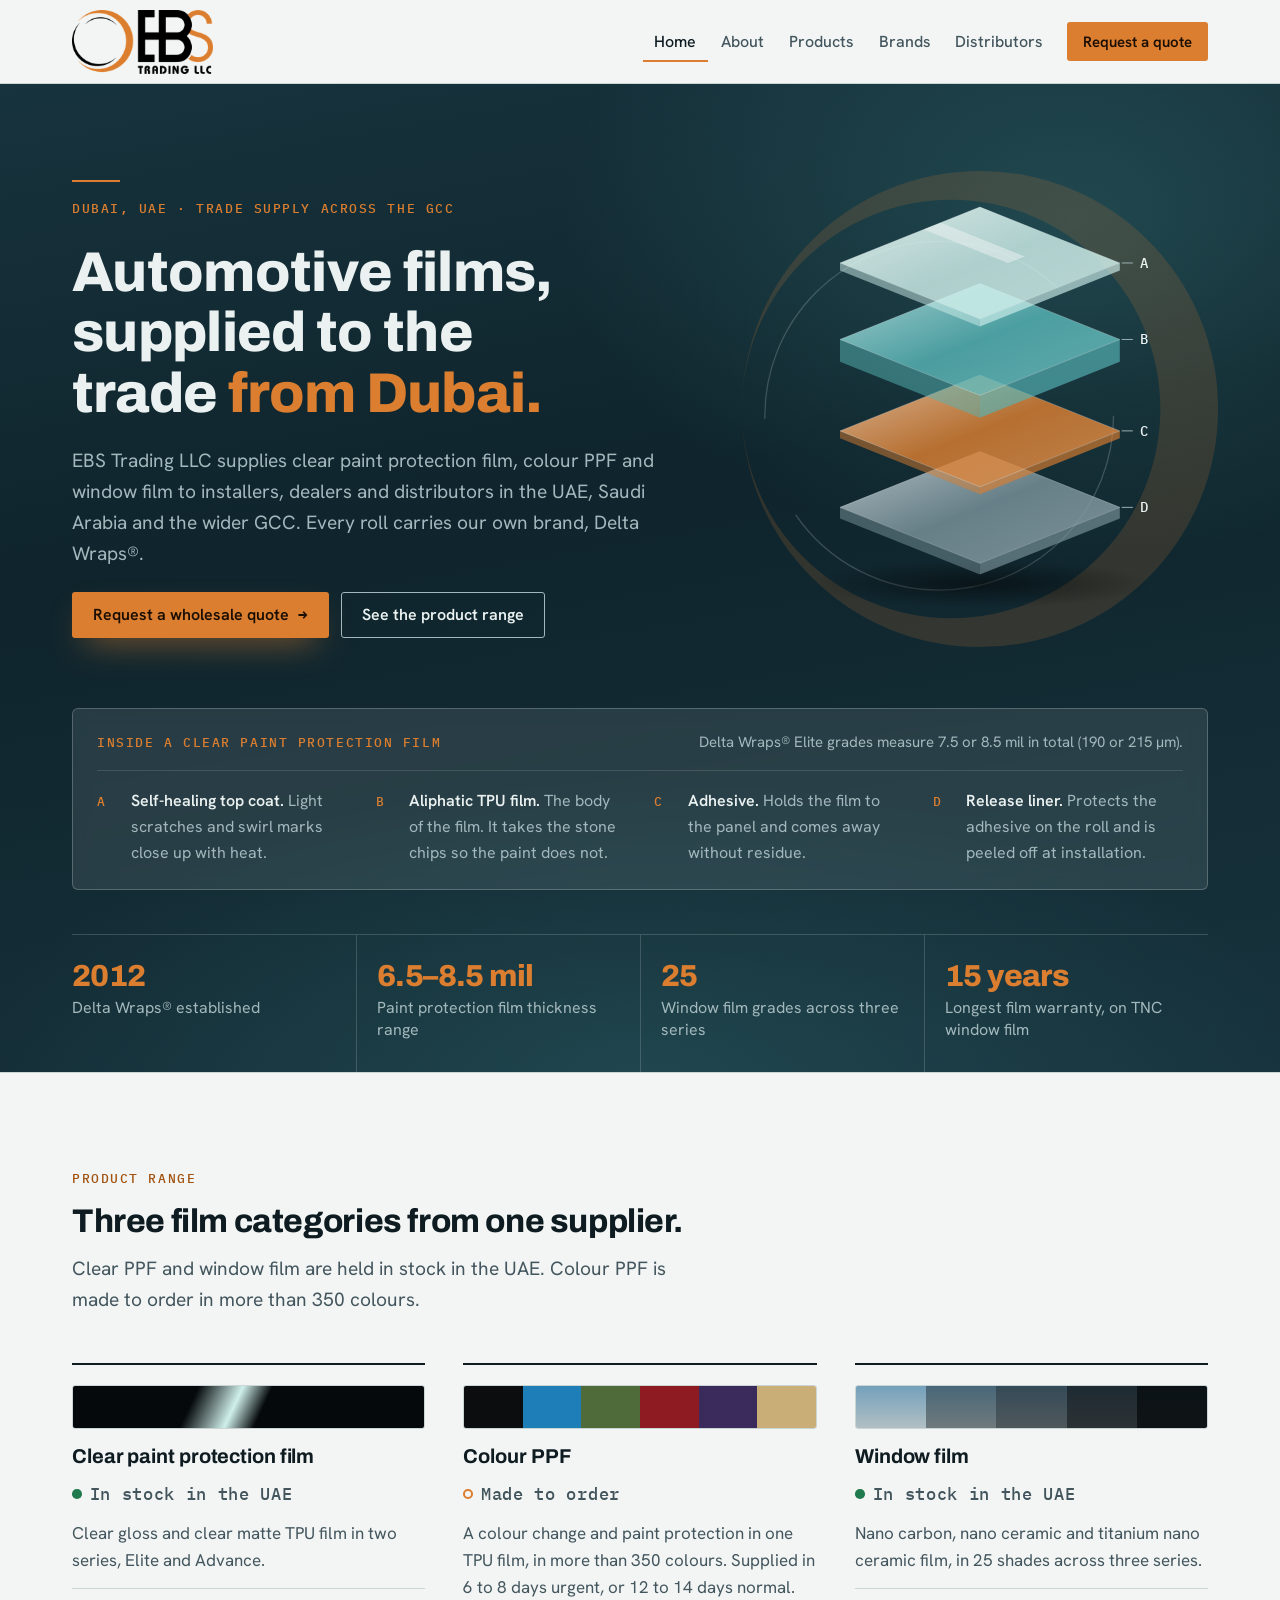
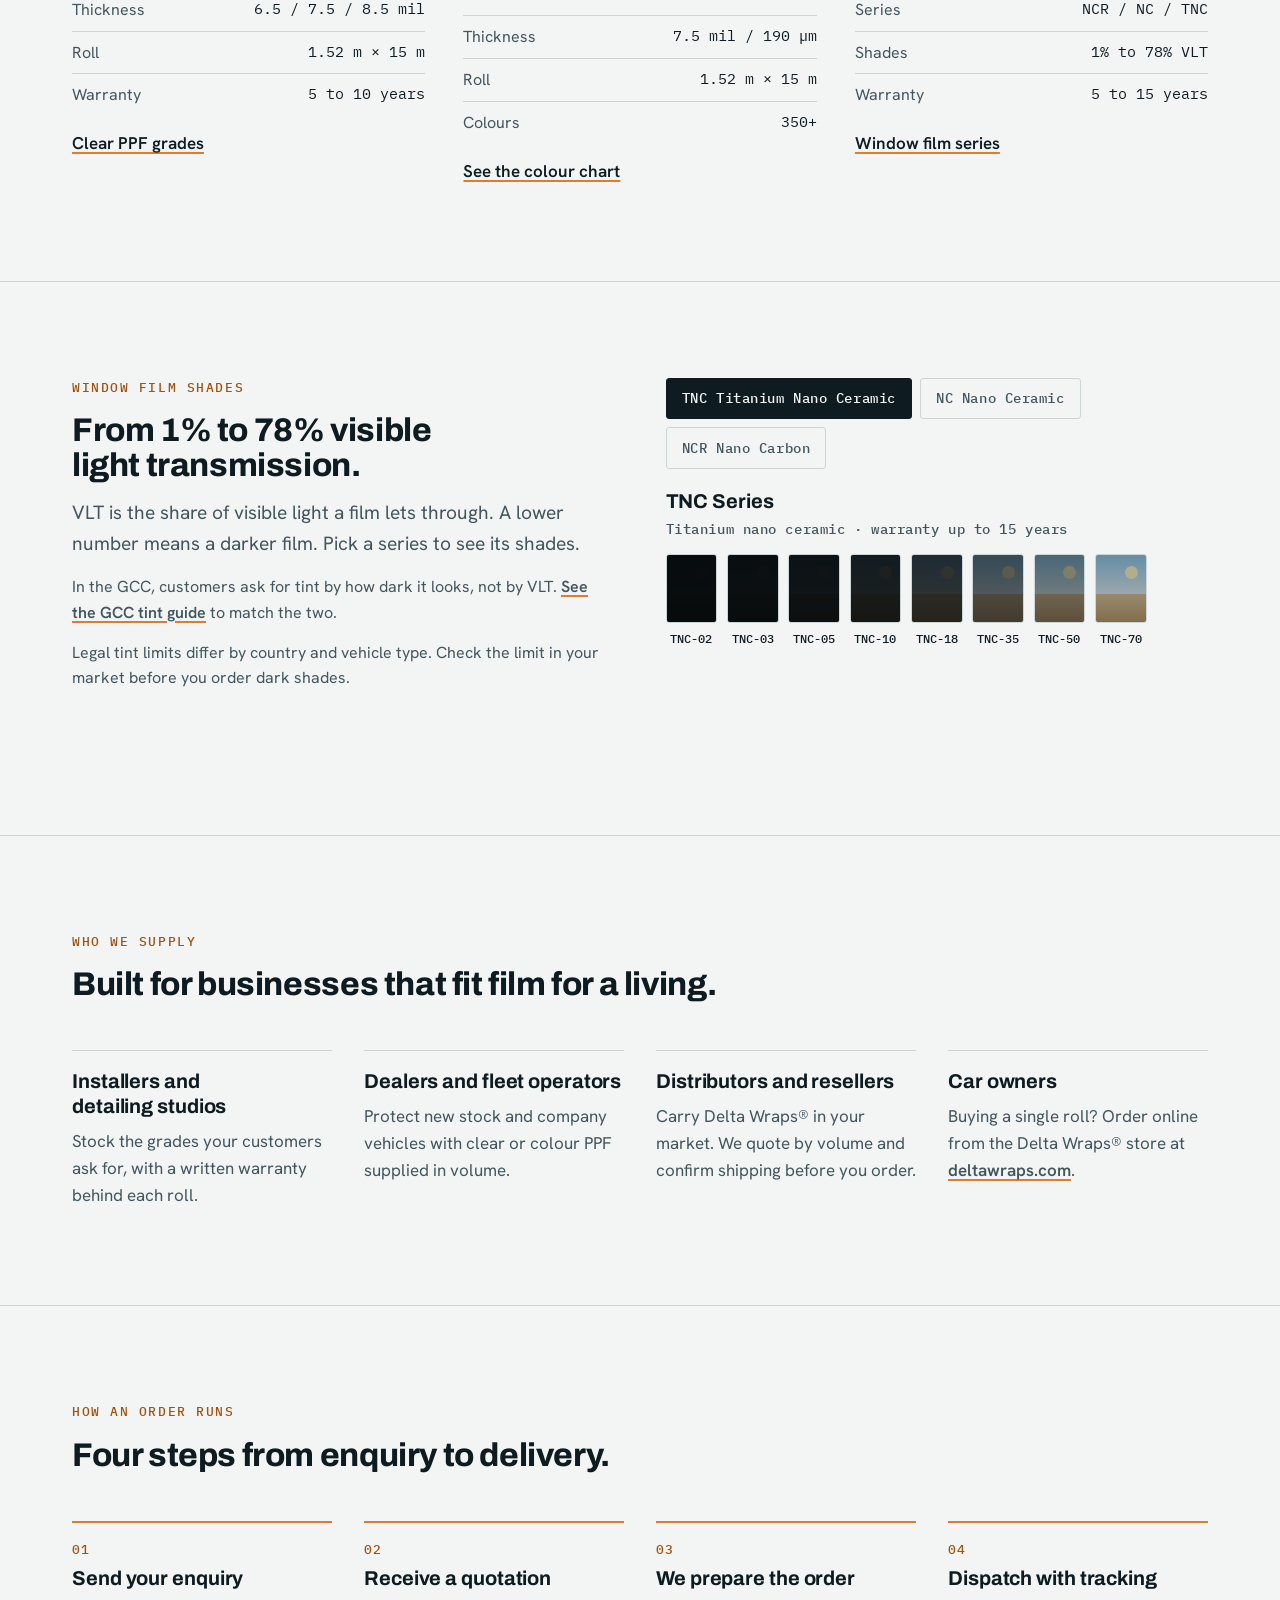
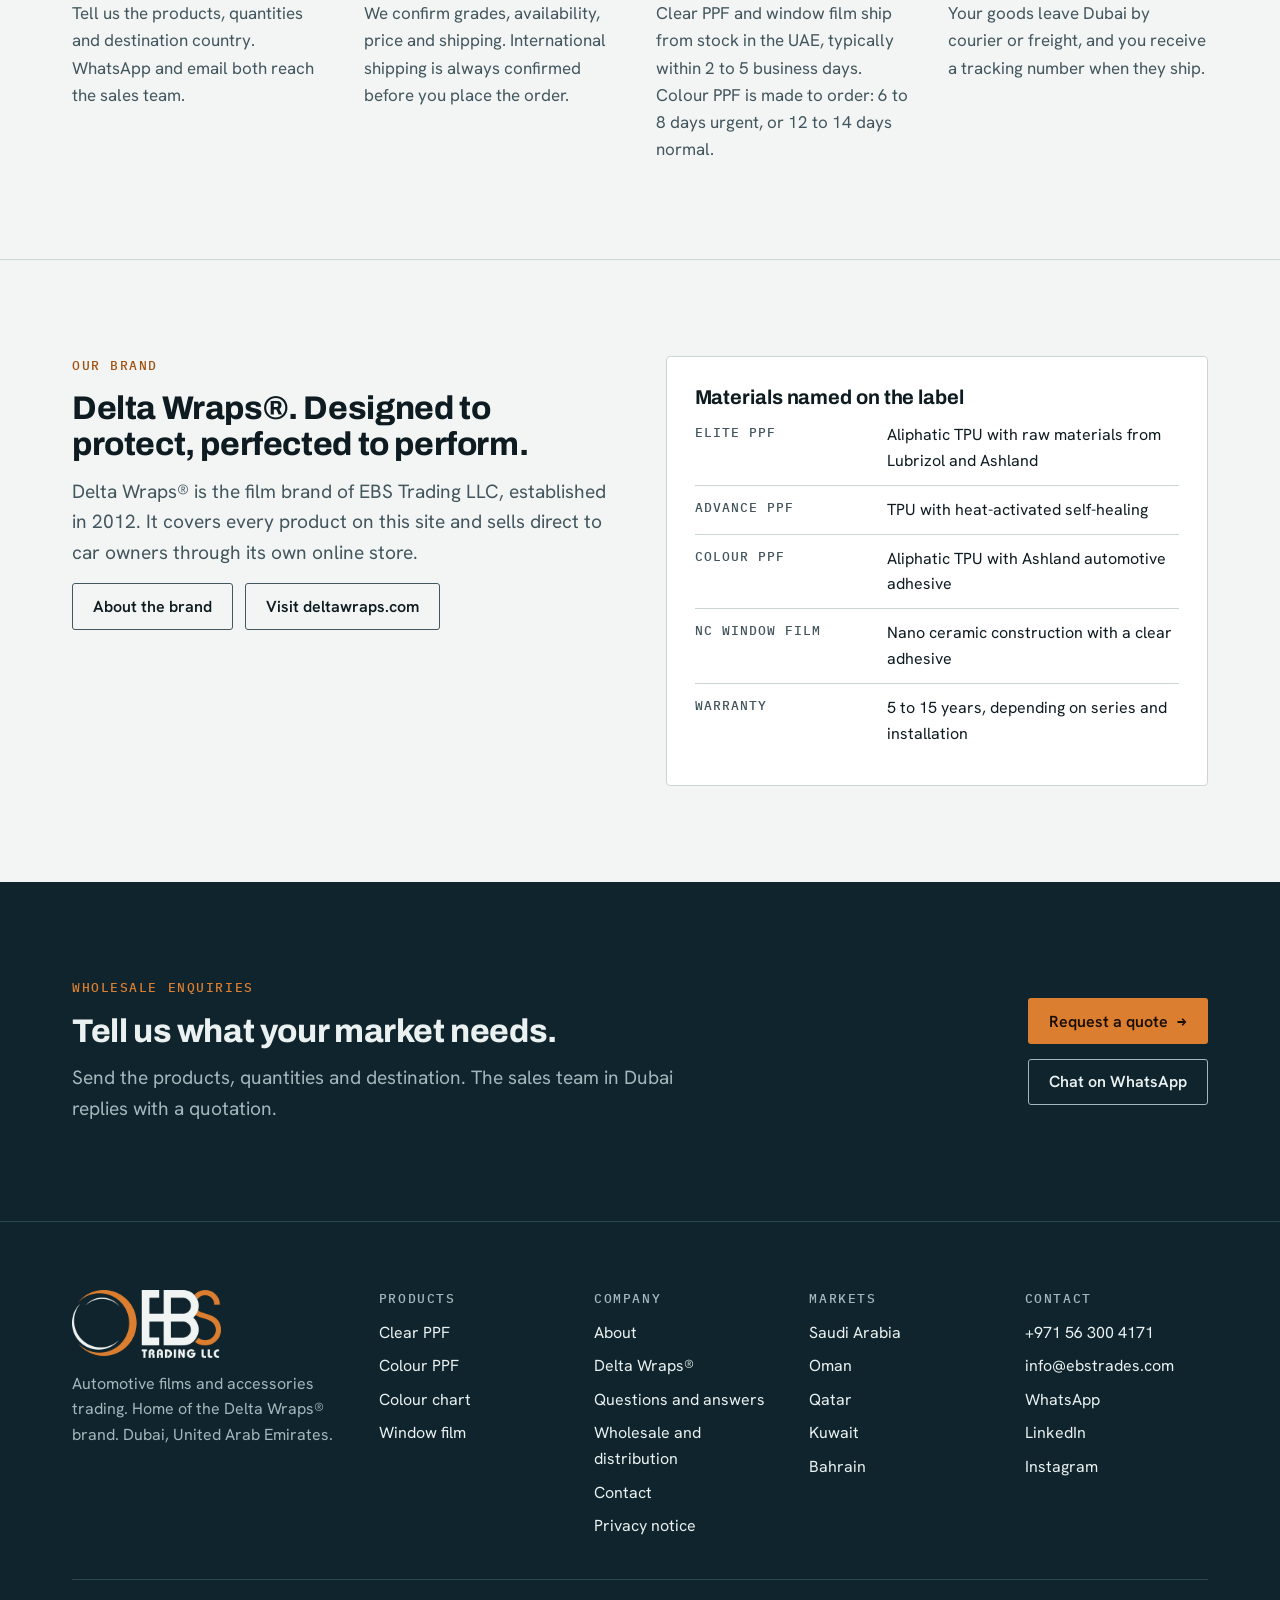
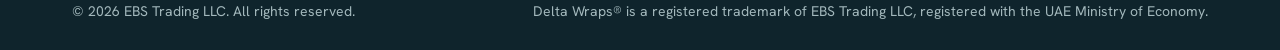
==== index.html @ dc88aaf6 "Add Google Analytics 4 tag to all pages; mention it in the privacy notice Co-Authored-By: Claude Opu" ====
<!doctype html>
<html lang="en">
<head>
<!-- Google tag (gtag.js) -->
<script async src="https://www.googletagmanager.com/gtag/js?id=G-Q1503M00SF"></script>
<script>
  window.dataLayer = window.dataLayer || [];
  function gtag(){dataLayer.push(arguments);}
  gtag('js', new Date());
  gtag('config', 'G-Q1503M00SF');
</script>
<meta charset="utf-8">
<meta name="viewport" content="width=device-width, initial-scale=1, viewport-fit=cover">
<title>EBS Trading LLC | Automotive Film Wholesale, Dubai UAE</title>
<meta name="description" content="EBS Trading LLC supplies Delta Wraps clear paint protection film, colour PPF and window film to installers, dealers and distributors across the UAE, Saudi Arabia and the GCC.">
<link rel="canonical" href="https://ebstrades.com/">
<meta property="og:type" content="website">
<meta property="og:site_name" content="EBS Trading LLC">
<meta property="og:title" content="EBS Trading LLC | Automotive Film Wholesale, Dubai UAE">
<meta property="og:description" content="EBS Trading LLC supplies Delta Wraps clear paint protection film, colour PPF and window film to installers, dealers and distributors across the UAE, Saudi Arabia and the GCC.">
<meta property="og:url" content="https://ebstrades.com/">
<meta property="og:image" content="https://ebstrades.com/assets/og-image.png">
<meta name="twitter:card" content="summary">
<meta name="theme-color" content="#0F242C">
<link rel="icon" href="assets/favicon.png" type="image/png">
<link rel="apple-touch-icon" href="assets/apple-touch-icon.png">
<link rel="preconnect" href="https://fonts.googleapis.com">
<link rel="preconnect" href="https://fonts.gstatic.com" crossorigin>
<link rel="stylesheet" href="https://fonts.googleapis.com/css2?family=Archivo:wdth,wght@62..125,100..900&family=Hanken+Grotesk:wght@400;500;600;700&family=IBM+Plex+Mono:wght@400;500&display=swap">
<link rel="stylesheet" href="assets/css/site.css?v=26001a4d55">
<script>document.documentElement.className += ' js';</script>
<script type="application/ld+json">{"@context": "https://schema.org", "@type": "Organization", "@id": "https://ebstrades.com/#organization", "name": "EBS Trading LLC", "legalName": "EBS Trading LLC", "url": "https://ebstrades.com/", "logo": "https://ebstrades.com/assets/ebs-logo.png", "email": "info@ebstrades.com", "telephone": "+971563004171", "description": "Trading of automotive films and accessories: clear paint protection film, colour PPF and window film under the Delta Wraps brand.", "address": {"@type": "PostalAddress", "streetAddress": "Dubai Industrial City", "addressLocality": "Dubai", "addressCountry": "AE"}, "areaServed": ["AE", "SA", "OM", "QA", "KW", "BH"], "brand": {"@type": "Brand", "@id": "https://ebstrades.com/brands#delta-wraps", "name": "Delta Wraps", "url": "https://www.deltawraps.com/", "description": "Delta Wraps is a brand of automotive films established in 2012: clear paint protection film, colour PPF and window film. It is a registered trademark of EBS Trading LLC, registered with the UAE Ministry of Economy."}, "contactPoint": {"@type": "ContactPoint", "contactType": "sales", "telephone": "+971563004171", "email": "info@ebstrades.com", "availableLanguage": ["en"]}, "sameAs": ["https://www.deltawraps.com/", "https://www.linkedin.com/company/delta-ppfwf/", "https://www.instagram.com/delta.wraps/", "https://www.facebook.com/deltawraps01", "https://www.tiktok.com/@deltawraps"]}</script>
</head>
<body>
<a class="skip" href="#main">Skip to content</a>
<header class="site-header">
  <div class="wrap header-row">
    <a class="brand" href="index.html" aria-label="EBS Trading LLC home"><img class="brand-logo on-light" src="assets/ebs-logo.png" alt="EBS Trading LLC" width="400" height="182"><img class="brand-logo on-dark" src="assets/ebs-logo-light.png" alt="EBS Trading LLC" width="400" height="182"></a>
    <button class="nav-toggle" id="nav-toggle" type="button" aria-expanded="false" aria-controls="site-nav">Menu</button>
    <nav class="nav" id="site-nav" aria-label="Main"><a href="index.html" aria-current="page">Home</a><a href="about.html">About</a><a href="products.html">Products</a><a href="brands.html">Brands</a><a href="distributors.html">Distributors</a><a class="btn btn-primary btn-sm" href="contact.html">Request a quote</a></nav>
  </div>
</header>
<main id="main">
<section class="band hero hero-home">
  <div class="wrap hero-grid">
    <div class="hero-copy">
      <p class="eyebrow">Dubai, UAE &middot; Trade supply across the GCC</p>
      <h1>Automotive films, supplied to the trade <span class="hl">from Dubai.</span></h1>
      <p class="lede">EBS Trading LLC supplies clear paint protection film, colour PPF and window film to installers, dealers and distributors in the UAE, Saudi Arabia and the wider GCC. Every roll carries our own brand, Delta Wraps&reg;.</p>
      <div class="btn-row">
        <a class="btn btn-primary arrow" href="contact.html">Request a wholesale quote</a>
        <a class="btn btn-ghost" href="products.html">See the product range</a>
      </div>
    </div>

    <figure class="stack">
      <svg class="hero-ring" viewBox="0 0 600 600" aria-hidden="true">
        <path class="ring-main" fill-rule="evenodd" d="M300 20a280 280 0 1 0 0 560a280 280 0 1 0 0-560ZM266 54a246 246 0 1 1 0 492a246 246 0 1 1 0-492Z"/>
        <circle class="ring-thin" cx="252" cy="308" r="205"/>
      </svg>
      <svg class="stack-art" viewBox="0 0 420 432" role="img" aria-label="A paint protection film drawn apart into four layers, labelled A to D">
        <defs>
          <linearGradient id="sheen" x1="0" y1="0" x2="1" y2="1">
            <stop offset="0" stop-color="#fff" stop-opacity=".5"/>
            <stop offset=".5" stop-color="#fff" stop-opacity="0"/>
            <stop offset="1" stop-color="#fff" stop-opacity=".14"/>
          </linearGradient>
          <radialGradient id="shade"><stop offset="0" stop-color="#000" stop-opacity=".5"/><stop offset="1" stop-color="#000" stop-opacity="0"/></radialGradient>
        </defs>
        <ellipse cx="210" cy="404" rx="185" ry="26" fill="url(#shade)"/>
        <g class="float">
        <g class="layer layer-d f-liner">
          <polygon class="face-left" points="60,322 210,382 210,394 60,334"/>
          <polygon class="face-right" points="210,382 360,322 360,334 210,394"/>
          <polygon class="face-top" points="60,322 210,262 360,322 210,382"/>
          <polygon class="sheen" points="60,322 210,262 360,322 210,382" fill="url(#sheen)"/>
          <path class="lead" d="M362 322h12"/>
          <text x="382" y="327">D</text>
        </g>
        <g class="layer layer-c f-adh">
          <polygon class="face-left" points="60,240 210,300 210,308 60,248"/>
          <polygon class="face-right" points="210,300 360,240 360,248 210,308"/>
          <polygon class="face-top" points="60,240 210,180 360,240 210,300"/>
          <polygon class="sheen" points="60,240 210,180 360,240 210,300" fill="url(#sheen)"/>
          <path class="lead" d="M362 240h12"/>
          <text x="382" y="245">C</text>
        </g>
        <g class="layer layer-b f-tpu">
          <polygon class="face-left" points="60,142 210,202 210,226 60,166"/>
          <polygon class="face-right" points="210,202 360,142 360,166 210,226"/>
          <polygon class="face-top" points="60,142 210,82 360,142 210,202"/>
          <polygon class="sheen" points="60,142 210,82 360,142 210,202" fill="url(#sheen)"/>
          <path class="lead" d="M362 142h12"/>
          <text x="382" y="147">B</text>
        </g>
        <g class="layer layer-a f-top">
          <polygon class="face-left" points="60,60 210,120 210,128 60,68"/>
          <polygon class="face-right" points="210,120 360,60 360,68 210,128"/>
          <polygon class="face-top" points="60,60 210,0 360,60 210,120"/>
          <polygon class="sheen" points="60,60 210,0 360,60 210,120" fill="url(#sheen)"/>
          <polygon class="glint" points="150,24 168,17 258,53 240,60"/>
          <path class="lead" d="M362 60h12"/>
          <text x="382" y="65">A</text>
        </g>
        </g>
      </svg>
    </figure>
  </div>

  <div class="wrap">
    <div class="stack-panel">
      <p class="strip-cap"><span class="eyebrow">Inside a clear paint protection film</span><span>Delta Wraps&reg; Elite grades measure 7.5 or 8.5 mil in total (190 or 215 &micro;m).</span></p>
      <ol class="stack-key">
        <li><b>A</b><span><strong>Self-healing top coat.</strong> Light scratches and swirl marks close up with heat.</span></li>
        <li><b>B</b><span><strong>Aliphatic TPU film.</strong> The body of the film. It takes the stone chips so the paint does not.</span></li>
        <li><b>C</b><span><strong>Adhesive.</strong> Holds the film to the panel and comes away without residue.</span></li>
        <li><b>D</b><span><strong>Release liner.</strong> Protects the adhesive on the roll and is peeled off at installation.</span></li>
      </ol>
    </div>
  </div>

  <div class="wrap">
    <dl class="facts hero-facts" aria-label="Key figures">
      <div><dt>Delta Wraps&reg; established</dt><dd>2012</dd></div>
      <div><dt>Paint protection film thickness range</dt><dd>6.5&ndash;8.5 mil</dd></div>
      <div><dt>Window film grades across three series</dt><dd>25</dd></div>
      <div><dt>Longest film warranty, on TNC window film</dt><dd>15 years</dd></div>
    </dl>
  </div>
</section>

<section class="section rule-top">
  <div class="wrap">
    <div class="section-head">
      <p class="eyebrow">Product range</p>
      <h2>Three film categories from one supplier.</h2>
      <p class="lede">Clear PPF and window film are held in stock in the UAE. Colour PPF is made to order in more than 350 colours.</p>
    </div>
    <div class="lines">
      <article class="line">
        <div class="swatch swatch-gloss" aria-hidden="true"></div>
        <h3>Clear paint protection film</h3>
        <p class="stock in"><span aria-hidden="true"></span>In stock in the UAE</p>
        <p>Clear gloss and clear matte TPU film in two series, Elite and Advance.</p>
        <dl class="spec-list">
          <div><dt>Thickness</dt><dd>6.5 / 7.5 / 8.5 mil</dd></div>
          <div><dt>Roll</dt><dd>1.52 m &times; 15 m</dd></div>
          <div><dt>Warranty</dt><dd>5 to 10 years</dd></div>
        </dl>
        <a class="text-link" href="products.html#ppf">Clear PPF grades</a>
      </article>
      <article class="line">
        <div class="swatch" aria-hidden="true"><i style="background:#0B0D0F"></i><i style="background:#1E7FB8"></i><i style="background:#4F6B3A"></i><i style="background:#8E1B22"></i><i style="background:#3B2A5C"></i><i style="background:#C9AE78"></i></div>
        <h3>Colour PPF</h3>
        <p class="stock order"><span aria-hidden="true"></span>Made to order</p>
        <p>A colour change and paint protection in one TPU film, in more than 350 colours. Supplied in 6 to 8 days urgent, or 12 to 14 days normal.</p>
        <dl class="spec-list">
          <div><dt>Thickness</dt><dd>7.5 mil / 190 &micro;m</dd></div>
          <div><dt>Roll</dt><dd>1.52 m &times; 15 m</dd></div>
          <div><dt>Colours</dt><dd>350+</dd></div>
        </dl>
        <a class="text-link" href="colour-ppf.html">See the colour chart</a>
      </article>
      <article class="line">
        <div class="swatch swatch-tint" aria-hidden="true"><i style="opacity:.2"></i><i style="opacity:.5"></i><i style="opacity:.65"></i><i style="opacity:.82"></i><i style="opacity:.95"></i></div>
        <h3>Window film</h3>
        <p class="stock in"><span aria-hidden="true"></span>In stock in the UAE</p>
        <p>Nano carbon, nano ceramic and titanium nano ceramic film, in 25 shades across three series.</p>
        <dl class="spec-list">
          <div><dt>Series</dt><dd>NCR / NC / TNC</dd></div>
          <div><dt>Shades</dt><dd>1% to 78% VLT</dd></div>
          <div><dt>Warranty</dt><dd>5 to 15 years</dd></div>
        </dl>
        <a class="text-link" href="products.html#window-film">Window film series</a>
      </article>
    </div>
  </div>
</section>

<section class="section rule-top">
  <div class="wrap cols-2">
    <div class="section-head">
      <p class="eyebrow">Window film shades</p>
      <h2>From 1% to 78% visible light transmission.</h2>
      <p class="lede">VLT is the share of visible light a film lets through. A lower number means a darker film. Pick a series to see its shades.</p>
      <p class="note">In the GCC, customers ask for tint by how dark it looks, not by VLT. <a class="text-link" href="products.html#tint-guide">See the GCC tint guide</a> to match the two.</p>
      <p class="note">Legal tint limits differ by country and vehicle type. Check the limit in your market before you order dark shades.</p>
    </div>
    <div class="vlt" data-vlt-tabs>
      <div class="vlt-tabs" role="tablist" aria-label="Window film series" hidden>
        <button type="button" role="tab" id="tab-tnc" aria-controls="panel-tnc" aria-selected="true">TNC Titanium Nano Ceramic</button>
        <button type="button" role="tab" id="tab-nc" aria-controls="panel-nc" aria-selected="false">NC Nano Ceramic</button>
        <button type="button" role="tab" id="tab-ncr" aria-controls="panel-ncr" aria-selected="false">NCR Nano Carbon</button>
      </div>
      <div class="vlt-series" role="tabpanel" id="panel-tnc" aria-labelledby="tab-tnc">
        <h3>TNC Series <small>Titanium nano ceramic &middot; warranty up to 15 years</small></h3>
        <ul class="vlt-row"><li class="pane-wrap"><div class="pane" style="--vlt:2" role="img" aria-label="2% VLT"></div><span>TNC-02</span></li><li class="pane-wrap"><div class="pane" style="--vlt:3" role="img" aria-label="3% VLT"></div><span>TNC-03</span></li><li class="pane-wrap"><div class="pane" style="--vlt:5" role="img" aria-label="5% VLT"></div><span>TNC-05</span></li><li class="pane-wrap"><div class="pane" style="--vlt:10" role="img" aria-label="10% VLT"></div><span>TNC-10</span></li><li class="pane-wrap"><div class="pane" style="--vlt:18" role="img" aria-label="18% VLT"></div><span>TNC-18</span></li><li class="pane-wrap"><div class="pane" style="--vlt:35" role="img" aria-label="35% VLT"></div><span>TNC-35</span></li><li class="pane-wrap"><div class="pane" style="--vlt:50" role="img" aria-label="50% VLT"></div><span>TNC-50</span></li><li class="pane-wrap"><div class="pane" style="--vlt:70" role="img" aria-label="70% VLT"></div><span>TNC-70</span></li></ul>
      </div>
      <div class="vlt-series" role="tabpanel" id="panel-nc" aria-labelledby="tab-nc">
        <h3>NC Series <small>Nano ceramic &middot; warranty up to 8 years</small></h3>
        <ul class="vlt-row"><li class="pane-wrap"><div class="pane" style="--vlt:1" role="img" aria-label="1% VLT"></div><span>NC-01</span></li><li class="pane-wrap"><div class="pane" style="--vlt:3" role="img" aria-label="3% VLT"></div><span>NC-03</span></li><li class="pane-wrap"><div class="pane" style="--vlt:5" role="img" aria-label="5% VLT"></div><span>NC-05</span></li><li class="pane-wrap"><div class="pane" style="--vlt:10" role="img" aria-label="10% VLT"></div><span>NC-10</span></li><li class="pane-wrap"><div class="pane" style="--vlt:18" role="img" aria-label="18% VLT"></div><span>NC-18</span></li><li class="pane-wrap"><div class="pane" style="--vlt:35" role="img" aria-label="35% VLT"></div><span>NC-35</span></li><li class="pane-wrap"><div class="pane" style="--vlt:50" role="img" aria-label="50% VLT"></div><span>NC-50</span></li><li class="pane-wrap"><div class="pane" style="--vlt:70" role="img" aria-label="70% VLT"></div><span>NC-70</span></li></ul>
      </div>
      <div class="vlt-series" role="tabpanel" id="panel-ncr" aria-labelledby="tab-ncr">
        <h3>NCR Series <small>Nano carbon &middot; warranty up to 5 years</small></h3>
        <ul class="vlt-row"><li class="pane-wrap"><div class="pane" style="--vlt:1" role="img" aria-label="1% VLT"></div><span>NCR-01</span></li><li class="pane-wrap"><div class="pane" style="--vlt:3" role="img" aria-label="3% VLT"></div><span>NCR-03</span></li><li class="pane-wrap"><div class="pane" style="--vlt:5" role="img" aria-label="5% VLT"></div><span>NCR-05</span></li><li class="pane-wrap"><div class="pane" style="--vlt:10" role="img" aria-label="10% VLT"></div><span>NCR-10</span></li><li class="pane-wrap"><div class="pane" style="--vlt:18" role="img" aria-label="18% VLT"></div><span>NCR-18</span></li><li class="pane-wrap"><div class="pane" style="--vlt:35" role="img" aria-label="35% VLT"></div><span>NCR-35</span></li><li class="pane-wrap"><div class="pane" style="--vlt:50" role="img" aria-label="50% VLT"></div><span>NCR-50</span></li><li class="pane-wrap"><div class="pane" style="--vlt:70" role="img" aria-label="70% VLT"></div><span>NCR-70</span></li><li class="pane-wrap"><div class="pane" style="--vlt:78" role="img" aria-label="78% VLT"></div><span>NCR-78</span></li></ul>
      </div>
    </div>
  </div>
</section>

<section class="section rule-top">
  <div class="wrap">
    <div class="section-head">
      <p class="eyebrow">Who we supply</p>
      <h2>Built for businesses that fit film for a living.</h2>
    </div>
    <div class="cols-4">
      <div class="item">
        <h3>Installers and detailing studios</h3>
        <p>Stock the grades your customers ask for, with a written warranty behind each roll.</p>
      </div>
      <div class="item">
        <h3>Dealers and fleet operators</h3>
        <p>Protect new stock and company vehicles with clear or colour PPF supplied in volume.</p>
      </div>
      <div class="item">
        <h3>Distributors and resellers</h3>
        <p>Carry Delta Wraps&reg; in your market. We quote by volume and confirm shipping before you order.</p>
      </div>
      <div class="item">
        <h3>Car owners</h3>
        <p>Buying a single roll? Order online from the Delta Wraps&reg; store at <a class="text-link" href="https://www.deltawraps.com" rel="noopener">deltawraps.com</a>.</p>
      </div>
    </div>
  </div>
</section>

<section class="section rule-top">
  <div class="wrap">
    <div class="section-head">
      <p class="eyebrow">How an order runs</p>
      <h2>Four steps from enquiry to delivery.</h2>
    </div>
    <ol class="steps cols-4">
      <li>
        <h3>Send your enquiry</h3>
        <p>Tell us the products, quantities and destination country. WhatsApp and email both reach the sales team.</p>
      </li>
      <li>
        <h3>Receive a quotation</h3>
        <p>We confirm grades, availability, price and shipping. International shipping is always confirmed before you place the order.</p>
      </li>
      <li>
        <h3>We prepare the order</h3>
        <p>Clear PPF and window film ship from stock in the UAE, typically within 2 to 5 business days. Colour PPF is made to order: 6 to 8 days urgent, or 12 to 14 days normal.</p>
      </li>
      <li>
        <h3>Dispatch with tracking</h3>
        <p>Your goods leave Dubai by courier or freight, and you receive a tracking number when they ship.</p>
      </li>
    </ol>
  </div>
</section>

<section class="section rule-top">
  <div class="wrap cols-2">
    <div class="section-head" style="margin-bottom:0">
      <p class="eyebrow">Our brand</p>
      <h2>Delta Wraps&reg;. Designed to protect, perfected to perform.</h2>
      <p class="lede">Delta Wraps&reg; is the film brand of EBS Trading LLC, established in 2012. It covers every product on this site and sells direct to car owners through its own online store.</p>
      <div class="btn-row">
        <a class="btn btn-ghost" href="brands.html">About the brand</a>
        <a class="btn btn-ghost" href="https://www.deltawraps.com" rel="noopener">Visit deltawraps.com</a>
      </div>
    </div>
    <div class="panel">
      <h3>Materials named on the label</h3>
      <dl class="kv">
        <div><dt>Elite PPF</dt><dd>Aliphatic TPU with raw materials from Lubrizol and Ashland</dd></div>
        <div><dt>Advance PPF</dt><dd>TPU with heat-activated self-healing</dd></div>
        <div><dt>Colour PPF</dt><dd>Aliphatic TPU with Ashland automotive adhesive</dd></div>
        <div><dt>NC window film</dt><dd>Nano ceramic construction with a clear adhesive</dd></div>
        <div><dt>Warranty</dt><dd>5 to 15 years, depending on series and installation</dd></div>
      </dl>
    </div>
  </div>
</section>

<section class="band section">
  <div class="wrap cta">
    <div>
      <p class="eyebrow">Wholesale enquiries</p>
      <h2>Tell us what your market needs.</h2>
      <p class="lede">Send the products, quantities and destination. The sales team in Dubai replies with a quotation.</p>
    </div>
    <div class="btn-row">
      <a class="btn btn-primary arrow" href="contact.html">Request a quote</a>
      <a class="btn btn-ghost" href="https://wa.me/message/D7ZCB5GSL6PWH1" rel="noopener">Chat on WhatsApp</a>
    </div>
  </div>
</section>
</main>
<footer class="band site-footer" style="border-top:1px solid var(--band-line)">
  <div class="wrap">
    <div class="footer-grid">
      <div>
        <img class="brand-logo footer-logo" src="assets/ebs-logo-light.png" alt="EBS Trading LLC" width="400" height="182" loading="lazy">
        <p>Automotive films and accessories trading. Home of the Delta Wraps&reg; brand. Dubai, United Arab Emirates.</p>
      </div>
      <div>
        <h2>Products</h2>
        <ul>
          <li><a href="products.html#ppf">Clear PPF</a></li>
          <li><a href="products.html#colour-ppf">Colour PPF</a></li>
          <li><a href="colour-ppf.html">Colour chart</a></li>
          <li><a href="products.html#window-film">Window film</a></li>
        </ul>
      </div>
      <div>
        <h2>Company</h2>
        <ul>
          <li><a href="about.html">About</a></li>
          <li><a href="brands.html">Delta Wraps&reg;</a></li>
          <li><a href="delta-wraps-faq.html">Questions and answers</a></li>
          <li><a href="distributors.html">Wholesale and distribution</a></li>
          <li><a href="contact.html">Contact</a></li>
          <li><a href="privacy.html">Privacy notice</a></li>
        </ul>
      </div>
      <div>
        <h2>Markets</h2>
        <ul>
          <li><a href="saudi-arabia.html">Saudi Arabia</a></li>
          <li><a href="oman.html">Oman</a></li>
          <li><a href="qatar.html">Qatar</a></li>
          <li><a href="kuwait.html">Kuwait</a></li>
          <li><a href="bahrain.html">Bahrain</a></li>
        </ul>
      </div>
      <div>
        <h2>Contact</h2>
        <ul>
          <li><a href="tel:+971563004171">+971 56 300 4171</a></li>
          <li><a href="mailto:info@ebstrades.com">info@ebstrades.com</a></li>
          <li><a href="https://wa.me/message/D7ZCB5GSL6PWH1" rel="noopener">WhatsApp</a></li>
          <li><a href="https://www.linkedin.com/company/delta-ppfwf/" rel="noopener">LinkedIn</a></li>
          <li><a href="https://www.instagram.com/delta.wraps/" rel="noopener">Instagram</a></li>
        </ul>
      </div>
    </div>
    <div class="footer-base">
      <span>&copy; 2026 EBS Trading LLC. All rights reserved.</span>
      <span>Delta Wraps&reg; is a registered trademark of EBS Trading LLC, registered with the UAE Ministry of Economy.</span>
    </div>
  </div>
</footer>
<script src="assets/js/site.js?v=ae72c5ba86" defer></script>
</body>
</html>
---- assets/css/site.css ----
/* EBS Trading LLC — site stylesheet
   Layout: a trade spec sheet. One 76rem column with mono data labels, hairline
   rules instead of boxes, dark petrol "film" bands for hero and calls to action,
   and one drawn-apart film stack as the signature image. */

:root {
  --paper: #F2F5F4;
  --surface: #FFFFFF;
  --surface-2: #E6ECEB;
  --ink: #0E1B21;
  --ink-2: #43555D;
  --line: #CBD5D5;
  --band: #0F242C;
  --band-2: #17333D;
  --band-fg: #EAF1F0;
  --band-muted: #A3B8BC;
  --band-line: #2B4954;
  --band-deep: #081820;
  --accent: #DB7E30;
  --accent-ink: #A2510E;
  --on-accent: #1A0E03;
  --film-top: #CFEFEB;
  --film-tpu: #57B5B6;
  --film-liner: #7B939C;
  --sky-1: #8FC7E8;
  --sky-2: #DCEEF2;
  --sand: #D9C29A;
  --sand-2: #B99A68;
  --sun: #FFF4C9;
  --tint: #05090B;
  --logo-light-bg: block;
  --logo-dark-bg: none;
  --ok: #1F7A4D;
  --tile-hi: #FFFFFF;
  --tile-lo: #000000;
  --error: #A3261A;

  --font-display: "Archivo", "Arial Narrow", Arial, sans-serif;
  --font-body: "Hanken Grotesk", "Segoe UI", Helvetica, Arial, sans-serif;
  --font-data: "IBM Plex Mono", ui-monospace, "SFMono-Regular", Menlo, Consolas, monospace;
}

@media (prefers-color-scheme: dark) {
  :root:not([data-theme="light"]) {
    --paper: #0A1418;
    --surface: #101D23;
    --surface-2: #16272E;
    --ink: #E6EEEE;
    --ink-2: #A0B3B8;
    --line: #25393F;
    --band: #122830;
    --band-2: #1A3742;
    --band-fg: #EAF1F0;
    --band-muted: #A3B8BC;
    --band-line: #2E4C57;
    --band-deep: #0A1B22;
    --accent: #E58B3F;
    --accent-ink: #EE9A52;
    --on-accent: #1A0E03;
    --logo-light-bg: none;
    --logo-dark-bg: block;
    --ok: #5FC08C;
    --error: #F08A7C;
    color-scheme: dark;
  }
}

:root[data-theme="dark"] {
  --paper: #0A1418;
  --surface: #101D23;
  --surface-2: #16272E;
  --ink: #E6EEEE;
  --ink-2: #A0B3B8;
  --line: #25393F;
  --band: #122830;
  --band-2: #1A3742;
  --band-fg: #EAF1F0;
  --band-muted: #A3B8BC;
  --band-line: #2E4C57;
  --band-deep: #0A1B22;
  --accent: #E58B3F;
  --accent-ink: #EE9A52;
  --on-accent: #1A0E03;
  --logo-light-bg: none;
  --logo-dark-bg: block;
  --ok: #5FC08C;
  --error: #F08A7C;
  color-scheme: dark;
}

/* ---------- base ---------- */
*, *::before, *::after { box-sizing: border-box; }
[hidden] { display: none !important; }
html { -webkit-text-size-adjust: 100%; scroll-behavior: smooth; scroll-padding-top: 6.5rem; }
body {
  margin: 0;
  background: var(--paper);
  color: var(--ink);
  font-family: var(--font-body);
  font-size: 1.0625rem;
  line-height: 1.6;
  -webkit-font-smoothing: antialiased;
}
img, svg { max-width: 100%; }
a { color: inherit; text-underline-offset: .2em; text-decoration-thickness: 1px; }
:focus-visible { outline: 2px solid var(--accent); outline-offset: 3px; border-radius: 2px; }
p, ul, ol, dl, dd, figure { margin: 0; }
ul, ol { padding: 0; list-style: none; }

h1, h2, h3 {
  margin: 0;
  font-family: var(--font-display);
  letter-spacing: -.012em;
  line-height: 1.08;
  text-wrap: balance;
}
h1 { font-size: clamp(2rem, 4vw, 3.1rem); font-weight: 800; line-height: 1.08; }
h2 { font-size: clamp(1.5rem, 2.6vw, 2.05rem); font-weight: 750; }
h3 { font-size: 1.25rem; font-weight: 700; letter-spacing: -.005em; line-height: 1.25; }

.wrap { width: 100%; max-width: 76rem; margin-inline: auto; padding-inline: clamp(1rem, 4vw, 2.5rem); }
.section { padding-block: clamp(3.25rem, 7.5vw, 6rem); }
.section-tight { padding-block: clamp(2.25rem, 5vw, 3.5rem); }
.rule-top { border-top: 1px solid var(--line); }

.eyebrow {
  font-family: var(--font-data);
  font-size: .8125rem;
  font-weight: 500;
  letter-spacing: .12em;
  text-transform: uppercase;
  color: var(--accent-ink);
}
.lede { font-size: clamp(1.125rem, 1.5vw, 1.25rem); color: var(--ink-2); max-width: 39rem; }
.prose { display: grid; gap: 1rem; max-width: 41rem; color: var(--ink-2); }
.prose strong { color: var(--ink); font-weight: 600; }
.section-head { display: grid; gap: .9rem; max-width: 46rem; margin-bottom: clamp(2rem, 4vw, 3rem); }
.note { font-size: 1rem; color: var(--ink-2); max-width: 44rem; }
.data { font-family: var(--font-data); font-variant-numeric: tabular-nums; }

/* dark film band: components inside read the same tokens, re-pointed */
.band {
  --ink: var(--band-fg);
  --ink-2: var(--band-muted);
  --line: var(--band-line);
  --accent-ink: var(--accent);
  --surface: var(--band-2);
  --surface-2: var(--band-2);
  background: var(--band);
  color: var(--band-fg);
}

/* ---------- buttons ---------- */
.btn {
  display: inline-flex; align-items: center; justify-content: center; gap: .55rem;
  min-height: 2.9rem; padding: .7rem 1.25rem;
  border: 1px solid transparent; border-radius: 3px;
  font: 600 1rem/1.2 var(--font-body);
  text-decoration: none; cursor: pointer;
  transition: transform .15s ease, background-color .15s ease, border-color .15s ease;
}
.btn:hover { transform: translateY(-1px); }
.btn-primary { background: var(--accent); color: var(--on-accent); }
.btn-ghost { background: transparent; color: var(--ink); border-color: var(--ink-2); }
.btn-ghost:hover { border-color: var(--ink); }
.btn-sm { min-height: 2.4rem; padding: .45rem .95rem; font-size: .9375rem; }
.btn-row { display: flex; flex-wrap: wrap; gap: .75rem; }
.skip { position: absolute; left: -999rem; top: .5rem; z-index: 100; padding: .6rem 1rem; background: var(--accent); color: var(--on-accent); font-weight: 600; border-radius: 3px; }
.skip:focus { left: 1rem; }
.arrow::after { content: "\2192"; font-family: var(--font-data); }
.text-link { font-weight: 600; text-decoration: underline; text-decoration-color: var(--accent); text-decoration-thickness: 2px; }

/* ---------- header ---------- */
.site-header {
  position: sticky; top: env(safe-area-inset-top, 0px); z-index: 50;
  background: color-mix(in srgb, var(--paper) 90%, transparent);
  -webkit-backdrop-filter: blur(12px); backdrop-filter: blur(12px);
  border-bottom: 1px solid var(--line);
}
.header-row { position: relative; display: flex; align-items: center; flex-wrap: wrap; gap: .5rem 1.25rem; min-height: 4.25rem; padding-block: .6rem; }
.brand { display: inline-flex; align-items: center; gap: .7rem; text-decoration: none; color: var(--ink); }
.brand-logo { display: block; height: 4rem; width: auto; }
.brand-logo.on-light { display: var(--logo-light-bg); }
.brand-logo.on-dark { display: var(--logo-dark-bg); }
.footer-logo { height: 4.25rem; }
.brand-word { font-family: var(--font-display); font-weight: 850; font-size: 1.3rem; letter-spacing: -.02em; line-height: 1; }
.brand-word small { display: block; margin-top: .3rem; font: 500 .625rem/1 var(--font-data); letter-spacing: .16em; text-transform: uppercase; color: var(--ink-2); }
.nav { margin-left: auto; display: flex; flex-wrap: wrap; align-items: center; gap: .15rem; }
.nav a:not(.btn) { padding: .5rem .7rem; font-size: 1rem; font-weight: 500; color: var(--ink-2); text-decoration: none; }
.nav a:not(.btn):hover { color: var(--ink); }
.nav a[aria-current="page"] { color: var(--ink); box-shadow: inset 0 -2px 0 var(--accent); }
.nav .btn { margin-left: .6rem; }
.nav-toggle { display: none; }

@media (max-width: 62rem) {
  .js .nav-toggle {
    display: inline-flex; align-items: center; gap: .5rem; margin-left: auto;
    min-height: 2.6rem; padding: .4rem .85rem;
    background: transparent; color: var(--ink); border: 1px solid var(--line); border-radius: 3px;
    font: 500 .8125rem/1 var(--font-data); letter-spacing: .1em; text-transform: uppercase; cursor: pointer;
  }
  .js .nav { display: none; flex-basis: 100%; flex-direction: column; align-items: stretch; gap: 0; margin: 0; padding-bottom: .75rem; }
  .js .nav.open { display: flex; }
  .js .nav a:not(.btn) { padding: .8rem .1rem; border-top: 1px solid var(--line); font-size: 1rem; }
  .js .nav a[aria-current="page"] { box-shadow: inset 3px 0 0 var(--accent); padding-left: .8rem; }
  .js .nav .btn { margin: .9rem 0 0; }
}

/* ---------- hero ---------- */
.hero { padding-block: clamp(2.75rem, 6.5vw, 5.25rem); }
.hero-grid { display: grid; grid-template-columns: minmax(0, 1.15fr) minmax(0, .85fr); gap: clamp(2rem, 5vw, 4rem); align-items: center; }
.hero-copy { display: grid; gap: 1.4rem; min-width: 0; }
.page-hero { padding-block: clamp(2.5rem, 6vw, 4.5rem); }
.page-hero .hero-copy { max-width: 50rem; }
@media (max-width: 56rem) { .hero-grid { grid-template-columns: minmax(0, 1fr); } }

/* drawn-apart film stack */
.stack { display: grid; gap: 1.1rem; min-width: 0; }
.stack svg { display: block; width: 100%; max-width: 26rem; height: auto; margin-inline: auto; }
.stack .layer { animation: settle .9s cubic-bezier(.2, .7, .2, 1) both; }
.stack .layer-a { --from: 120px; animation-delay: .05s; }
.stack .layer-b { --from: 60px; animation-delay: .1s; }
.stack .layer-c { --from: -20px; animation-delay: .15s; }
.stack .layer-d { --from: -90px; animation-delay: .2s; }
@keyframes settle { from { transform: translateY(var(--from)); } to { transform: none; } }
.f-top { fill: var(--film-top); } .f-tpu { fill: var(--film-tpu); } .f-adh { fill: var(--accent); } .f-liner { fill: var(--film-liner); }
.face-top { fill-opacity: .82; } .face-left { fill-opacity: .5; } .face-right { fill-opacity: .66; }
.stack .glint { fill: var(--band-fg); fill-opacity: .55; }
.stack .lead { stroke: var(--band-muted); stroke-width: 1; fill: none; }
.stack text { fill: var(--band-fg); font: 500 15px var(--font-data); }
.stack-key { display: grid; gap: .55rem; font-size: 1rem; color: var(--ink-2); }
.stack-key li { display: grid; grid-template-columns: 1.6rem minmax(0, 1fr); gap: .5rem; align-items: baseline; }
.stack-key b { font: 500 .8125rem var(--font-data); color: var(--accent-ink); }
.stack-key strong { color: var(--ink); font-weight: 600; }
.stack figcaption { font-size: .9375rem; color: var(--ink-2); border-top: 1px solid var(--line); padding-top: .8rem; }

/* ---------- fact strip ---------- */
.facts { display: grid; grid-template-columns: repeat(4, minmax(0, 1fr)); border-top: 1px solid var(--line); }
.facts > div { display: grid; gap: .35rem; align-content: start; padding: 1.4rem 1.25rem 1.4rem 0; }
.facts > div + div { padding-left: 1.25rem; border-left: 1px solid var(--line); }
.facts dt { order: 2; font-size: 1rem; color: var(--ink-2); line-height: 1.4; }
.facts dd { font: 800 clamp(1.5rem, 2.4vw, 1.9rem)/1 var(--font-display); letter-spacing: -.02em; font-variant-numeric: tabular-nums; white-space: nowrap; }
@media (max-width: 46rem) {
  .facts { grid-template-columns: repeat(2, minmax(0, 1fr)); }
  .facts > div:nth-child(3) { padding-left: 0; border-left: 0; }
  .facts > div:nth-child(n+3) { border-top: 1px solid var(--line); }
}

/* ---------- product lines (home) ---------- */
.lines { display: grid; grid-template-columns: repeat(3, minmax(0, 1fr)); gap: clamp(1.5rem, 3vw, 2.5rem); }
.line { display: grid; gap: .9rem; align-content: start; padding-top: 1.25rem; border-top: 2px solid var(--ink); min-width: 0; }
.line p { color: var(--ink-2); font-size: 1.0625rem; }
.spec-list { display: grid; gap: 0; font-size: 1rem; }
.spec-list > div { display: flex; justify-content: space-between; gap: 1rem; padding: .5rem 0; border-top: 1px solid var(--line); }
.spec-list dt { color: var(--ink-2); }
.spec-list dd { font-family: var(--font-data); font-size: .9375rem; font-variant-numeric: tabular-nums; text-align: right; }
.swatch { display: grid; grid-auto-flow: column; grid-auto-columns: 1fr; height: 2.75rem; border-radius: 3px; overflow: hidden; border: 1px solid var(--line); }
.swatch i { display: block; }
.swatch-gloss { background: linear-gradient(115deg, var(--tint) 0 34%, var(--film-top) 46%, var(--tint) 54% 100%); }
.swatch-tint i { background: var(--tint); }
.swatch-tint { background: linear-gradient(180deg, var(--sky-1), var(--sky-2)); }
@media (max-width: 56rem) { .lines { grid-template-columns: minmax(0, 1fr); } }

/* ---------- VLT ladder ---------- */
.vlt { display: grid; gap: 1.25rem; min-width: 0; }
.vlt-tabs { display: flex; flex-wrap: wrap; gap: .5rem; }
.vlt-tabs button {
  min-height: 2.6rem; padding: .45rem .95rem; cursor: pointer;
  background: transparent; color: var(--ink-2); border: 1px solid var(--line); border-radius: 3px;
  font: 500 .875rem/1.2 var(--font-data); letter-spacing: .04em;
}
.vlt-tabs button[aria-selected="true"] { background: var(--ink); color: var(--paper); border-color: var(--ink); }
.vlt-series { display: grid; gap: 1rem; min-width: 0; }
.vlt-series > h3 { display: grid; gap: .4rem; }
.vlt-series > h3 small { font: 500 .875rem var(--font-data); letter-spacing: .04em; color: var(--ink-2); }
.vlt-row { display: grid; grid-template-columns: repeat(9, minmax(0, 1fr)); gap: .6rem; }
.pane-wrap { display: grid; gap: .45rem; justify-items: center; }
.pane {
  position: relative; width: 100%; aspect-ratio: 3 / 4; max-width: 100%; overflow: hidden;
  border-radius: 3px; border: 1px solid var(--line);
  background: linear-gradient(180deg, var(--sky-1) 0%, var(--sky-2) 58%, var(--sand) 58%, var(--sand-2) 100%);
}
.pane::before { content: ""; position: absolute; left: 58%; top: 16%; width: 26%; aspect-ratio: 1; border-radius: 50%; background: var(--sun); }
.pane::after { content: ""; position: absolute; inset: 0; background: var(--tint); opacity: calc(1 - var(--vlt) / 100); }
.pane-wrap span { font: 500 .75rem var(--font-data); font-variant-numeric: tabular-nums; white-space: nowrap; }
@media (max-width: 64rem) { .vlt-row { grid-template-columns: repeat(4, minmax(0, 1fr)); } }

/* ---------- generic grids ---------- */
.cols-2 { display: grid; grid-template-columns: repeat(2, minmax(0, 1fr)); gap: clamp(1.75rem, 4vw, 3.5rem); align-items: start; }
.cols-3 { display: grid; grid-template-columns: repeat(3, minmax(0, 1fr)); gap: clamp(1.5rem, 3vw, 2.5rem); }
.cols-4 { display: grid; grid-template-columns: repeat(4, minmax(0, 1fr)); gap: clamp(1.25rem, 2.5vw, 2rem); }
.cols-2 > *, .cols-3 > *, .cols-4 > * { min-width: 0; }
@media (max-width: 60rem) { .cols-4 { grid-template-columns: repeat(2, minmax(0, 1fr)); } .cols-3 { grid-template-columns: minmax(0, 1fr); } }
@media (max-width: 52rem) { .cols-2 { grid-template-columns: minmax(0, 1fr); } }
@media (max-width: 34rem) { .cols-4 { grid-template-columns: minmax(0, 1fr); } }

.item { display: grid; gap: .55rem; align-content: start; padding-top: 1.1rem; border-top: 1px solid var(--line); }
.item p { color: var(--ink-2); font-size: 1.0625rem; }
.item .eyebrow { color: var(--ink-2); }

/* ordered process */
.steps { counter-reset: step; }
.steps > li { counter-increment: step; display: grid; gap: .55rem; align-content: start; padding-top: 1.1rem; border-top: 2px solid var(--accent); }
.steps > li::before { content: "0" counter(step); font: 500 .8125rem var(--font-data); letter-spacing: .1em; color: var(--accent-ink); }
.steps p { color: var(--ink-2); font-size: 1.0625rem; }

/* ---------- tables ---------- */
.table-scroll { overflow-x: auto; border: 1px solid var(--line); border-radius: 4px; background: var(--surface); }
table { width: 100%; min-width: 44rem; border-collapse: collapse; font-size: 1rem; }
caption { caption-side: top; text-align: left; padding: .9rem 1rem; font: 500 .8125rem var(--font-data); letter-spacing: .1em; text-transform: uppercase; color: var(--ink-2); border-bottom: 1px solid var(--line); }
th, td { padding: .8rem 1rem; text-align: left; vertical-align: top; border-bottom: 1px solid var(--line); }
tbody tr:last-child th, tbody tr:last-child td { border-bottom: 0; }
thead th { font: 500 .8125rem var(--font-data); letter-spacing: .08em; text-transform: uppercase; color: var(--ink-2); white-space: nowrap; }
tbody th { font-weight: 600; }
table.compact { min-width: 0; }
td.num { font-family: var(--font-data); font-size: .9375rem; font-variant-numeric: tabular-nums; white-space: nowrap; }

.subnav { display: flex; flex-wrap: wrap; gap: .5rem; }
.chips { display: flex; flex-wrap: wrap; gap: .5rem; }
.chip, .subnav a {
  display: inline-flex; align-items: center; min-height: 2.1rem; padding: .3rem .8rem;
  border: 1px solid var(--line); border-radius: 3px; background: var(--surface);
  font: 500 .875rem var(--font-data); letter-spacing: .02em; color: var(--ink); text-decoration: none;
}
.subnav a:hover { border-color: var(--ink); }

/* definition panel */
.panel { background: var(--surface); border: 1px solid var(--line); border-radius: 4px; padding: clamp(1.25rem, 3vw, 1.75rem); }
.panel > h3 { margin-bottom: .75rem; }
.kv { display: grid; font-size: 1rem; }
.kv > div { display: grid; grid-template-columns: minmax(7rem, 11rem) minmax(0, 1fr); gap: 1rem; padding: .7rem 0; border-top: 1px solid var(--line); }
.kv > div:first-child { border-top: 0; padding-top: 0; }
.kv dt { font: 500 .8125rem/1.7 var(--font-data); letter-spacing: .08em; text-transform: uppercase; color: var(--ink-2); }
.kv dd { overflow-wrap: anywhere; }
@media (max-width: 30rem) { .kv > div { grid-template-columns: minmax(0, 1fr); gap: .15rem; } }

/* people */
.people { display: grid; grid-template-columns: repeat(4, minmax(0, 1fr)); gap: 1.5rem; }
.person { display: grid; gap: .7rem; justify-items: start; }
.person .mono { display: grid; place-items: center; width: 4.25rem; aspect-ratio: 1; border-radius: 50%; border: 2px solid var(--accent); background: var(--surface); font: 800 1.2rem var(--font-display); letter-spacing: -.01em; }
.person p { font-size: 1rem; color: var(--ink-2); }
@media (max-width: 52rem) { .people { grid-template-columns: repeat(2, minmax(0, 1fr)); } }

/* FAQ */
.faq { border-top: 1px solid var(--line); max-width: 52rem; }
.faq details { border-bottom: 1px solid var(--line); }
.faq summary { display: flex; justify-content: space-between; gap: 1rem; padding: 1.1rem 0; cursor: pointer; font-weight: 600; list-style: none; }
.faq summary::-webkit-details-marker { display: none; }
.faq summary::after { content: "+"; font: 500 1.25rem/1 var(--font-data); color: var(--accent-ink); }
.faq details[open] summary::after { content: "\2212"; }
.faq details p { padding: 0 0 1.2rem; color: var(--ink-2); max-width: 44rem; }
.qa-list { border-top: 1px solid var(--line); max-width: 52rem; }
.qa { display: grid; gap: .5rem; padding: 1.25rem 0; border-bottom: 1px solid var(--line); }
.qa h3 { font-size: 1.125rem; }
.qa p { color: var(--ink-2); max-width: 44rem; }

/* ---------- CTA band ---------- */
.cta { display: grid; grid-template-columns: minmax(0, 1.4fr) auto; gap: 2rem; align-items: center; }
.cta > div { display: grid; gap: .9rem; }
@media (max-width: 52rem) { .cta { grid-template-columns: minmax(0, 1fr); } }

/* ---------- form ---------- */
.form { display: grid; gap: 1.5rem; }
.form fieldset { margin: 0; padding: 0; border: 0; display: grid; gap: 1rem; min-width: 0; }
.form legend { padding: 0; margin-bottom: .25rem; font: 500 .8125rem var(--font-data); letter-spacing: .12em; text-transform: uppercase; color: var(--accent-ink); }
.fields { display: grid; grid-template-columns: repeat(2, minmax(0, 1fr)); gap: 1rem; }
.field { display: grid; gap: .35rem; min-width: 0; }
.field.full { grid-column: 1 / -1; }
.field label, .field .label { font-size: .9375rem; font-weight: 600; }
.field input, .field select, .field textarea {
  width: 100%; min-height: 2.9rem; padding: .65rem .8rem;
  background: var(--surface); color: var(--ink); border: 1px solid var(--line); border-radius: 3px;
  font: inherit; font-size: 1rem;
}
.field textarea { min-height: 7rem; resize: vertical; }
.field input:focus, .field select:focus, .field textarea:focus { outline: 2px solid var(--accent); outline-offset: 1px; border-color: var(--ink-2); }
.field [aria-invalid="true"] { border-color: var(--error); }
.field .err { font-size: .8125rem; color: var(--error); }
.checks { display: flex; flex-wrap: wrap; gap: .5rem; }
.checks label { display: inline-flex; align-items: center; gap: .5rem; min-height: 2.6rem; padding: .35rem .8rem; border: 1px solid var(--line); border-radius: 3px; background: var(--surface); font-size: .9375rem; font-weight: 500; cursor: pointer; }
.checks input { width: 1.05rem; height: 1.05rem; min-height: 0; accent-color: var(--accent); }
.preview { display: grid; gap: .75rem; }
.preview pre { margin: 0; padding: 1rem; max-height: 16rem; overflow: auto; white-space: pre-wrap; overflow-wrap: anywhere; background: var(--surface-2); border: 1px solid var(--line); border-radius: 3px; font: 400 .8438rem/1.55 var(--font-data); }
.status { font-size: 1rem; color: var(--ink-2); min-height: 1.5em; }
@media (max-width: 40rem) { .fields { grid-template-columns: minmax(0, 1fr); } }

.contact-list { display: grid; gap: 0; }
.contact-list > div { display: grid; gap: .3rem; padding: 1rem 0; border-top: 1px solid var(--line); }
.contact-list dt { font: 500 .8125rem var(--font-data); letter-spacing: .1em; text-transform: uppercase; color: var(--ink-2); }
.contact-list dd { display: flex; flex-wrap: wrap; align-items: center; gap: .4rem .8rem; font-size: 1.0625rem; font-weight: 600; overflow-wrap: anywhere; user-select: all; }
.copy { user-select: none; cursor: pointer; padding: .2rem .55rem; background: transparent; color: var(--ink-2); border: 1px solid var(--line); border-radius: 3px; font: 500 .75rem var(--font-data); letter-spacing: .06em; text-transform: uppercase; }
.copy:hover { color: var(--ink); border-color: var(--ink-2); }

/* ---------- footer ---------- */
.site-footer { padding-block: clamp(2.75rem, 6vw, 4.25rem) 1.75rem; font-size: 1rem; }
.footer-grid { display: grid; grid-template-columns: minmax(0, 1.5fr) repeat(4, minmax(0, 1fr)); gap: 2rem; }
.footer-grid > div { display: grid; gap: .8rem; align-content: start; min-width: 0; }
.footer-grid h2 { font: 500 .8125rem var(--font-data); letter-spacing: .12em; text-transform: uppercase; color: var(--band-muted); }
.footer-grid ul { display: grid; gap: .5rem; }
.footer-grid a { text-decoration: none; }
.footer-grid a:hover { text-decoration: underline; }
.footer-grid p { color: var(--band-muted); max-width: 24rem; }
.footer-base { display: flex; flex-wrap: wrap; justify-content: space-between; gap: .5rem 2rem; margin-top: 2.5rem; padding-top: 1.25rem; border-top: 1px solid var(--band-line); color: var(--band-muted); font-size: .875rem; }
@media (max-width: 52rem) { .footer-grid { grid-template-columns: repeat(2, minmax(0, 1fr)); } .footer-grid > div:first-child { grid-column: 1 / -1; } }

@media (prefers-reduced-motion: reduce) {
  html { scroll-behavior: auto; }
  .stack .layer { animation: none; }
  .btn { transition: none; }
  .btn:hover { transform: none; }
}

@media (max-width: 62rem) {
  .brand-logo { height: 3.4rem; }
  .footer-logo { height: 3.75rem; }
}

/* ---------- richer opening bands ---------- */
.band.hero, .band.page-hero {
  background:
    radial-gradient(52rem 34rem at 84% 14%, color-mix(in srgb, var(--film-tpu) 22%, transparent), transparent 62%),
    radial-gradient(42rem 28rem at 4% 104%, color-mix(in srgb, var(--accent) 13%, transparent), transparent 60%),
    linear-gradient(155deg, var(--band-2) 0%, var(--band) 46%, var(--band-deep) 100%);
}
.hero-home { position: relative; overflow: hidden; padding-block: clamp(2.5rem, 5vw, 4rem) 0; }
.hero-home .hero-grid { position: relative; align-items: center; }
.hero-home .hero-copy .eyebrow::before { content: ""; display: block; width: 3rem; height: 2px; margin-bottom: 1.1rem; background: var(--accent); }
.hero-home h1 { font-size: clamp(2.1rem, 4.4vw, 3.5rem); }
.hero-home h1 .hl { color: var(--accent); }
.hero-home .btn-primary { box-shadow: 0 14px 34px -14px color-mix(in srgb, var(--accent) 80%, transparent); }

/* film layers centred inside the logo ring: the ring is 1.3x the drawing, so the layers sit fully inside it */
.hero-home .stack { position: relative; display: block; width: 100%; max-width: 30rem; margin-inline: auto; padding-block: 13%; }
.hero-home .stack svg.stack-art { position: relative; display: block; width: 86%; max-width: none; height: auto; margin-inline: auto; overflow: visible; }
.hero-home .stack svg.hero-ring { position: absolute; left: 50%; top: 50%; width: 112%; max-width: none; height: auto; margin: 0; transform: translate(-50%, -50%); pointer-events: none; }
.ring-main { fill: var(--accent); fill-opacity: .17; }
.ring-thin { fill: none; stroke: var(--band-fg); stroke-opacity: .2; stroke-width: 1.5; stroke-dasharray: 520 120 480 168; }
.stack .float { animation: floaty 7s ease-in-out infinite alternate; }
@keyframes floaty { from { transform: translateY(3px); } to { transform: translateY(-6px); } }
.stack .face-top { stroke: var(--band-fg); stroke-opacity: .4; stroke-width: .75; }
.stack .sheen { pointer-events: none; }

/* layer notes: one full-width panel under both columns */
.stack-panel {
  position: relative; display: grid; gap: 1.1rem; margin-top: clamp(1.5rem, 3vw, 2.5rem); padding: 1.3rem 1.5rem 1.5rem;
  border: 1px solid color-mix(in srgb, var(--band-fg) 24%, transparent); border-radius: 6px;
  background: color-mix(in srgb, var(--band-fg) 10%, transparent);
  -webkit-backdrop-filter: blur(8px); backdrop-filter: blur(8px);
}
.strip-cap { display: flex; flex-wrap: wrap; align-items: baseline; justify-content: space-between; gap: .4rem 2rem; padding-bottom: 1rem; border-bottom: 1px solid color-mix(in srgb, var(--band-fg) 14%, transparent); font-size: .9375rem; color: var(--ink-2); }
.hero-home .stack-key { grid-template-columns: repeat(4, minmax(0, 1fr)); gap: 1.1rem 1.75rem; }
@media (max-width: 62rem) { .hero-home .stack-key { grid-template-columns: repeat(2, minmax(0, 1fr)); } }
@media (max-width: 40rem) {
  .hero-home .stack-key { grid-template-columns: minmax(0, 1fr); }
  .hero-home .stack svg.stack-art { width: 82%; }
  .hero-home .stack svg.hero-ring { width: 106%; }
}

.hero-facts { position: relative; margin-top: clamp(1.75rem, 3.5vw, 2.75rem); border-top-color: color-mix(in srgb, var(--band-fg) 18%, transparent); }
.band .facts dd { color: var(--accent); }
.band .facts > div + div { border-left-color: color-mix(in srgb, var(--band-fg) 18%, transparent); }
.hero-facts > div { padding-block: 1.6rem 1.9rem; }
@media (max-width: 46rem) {
  .band .facts > div:nth-child(n+3) { border-top-color: color-mix(in srgb, var(--band-fg) 18%, transparent); }
}
@media (prefers-reduced-motion: reduce) { .stack .float { animation: none; } }

/* home opening band: lighter lower half behind the layer notes and key figures */
.band.hero.hero-home {
  background:
    radial-gradient(52rem 34rem at 84% 14%, color-mix(in srgb, var(--film-tpu) 22%, transparent), transparent 62%),
    radial-gradient(60rem 26rem at 50% 100%, color-mix(in srgb, var(--film-tpu) 16%, transparent), transparent 70%),
    linear-gradient(170deg, var(--band-2) 0%, var(--band) 42%, var(--band-2) 100%);
}

/* ---------- availability labels ---------- */
.stock { display: inline-flex; align-items: center; gap: .5rem; justify-self: start; font: 500 .8125rem var(--font-data); letter-spacing: .04em; color: var(--ink); }
.stock span { width: .6rem; height: .6rem; border-radius: 50%; flex: none; }
.stock.in span { background: var(--ok); }
.stock.order span { background: transparent; border: 2px solid var(--accent); }

/* ---------- colour chart ---------- */
.tiles { display: grid; grid-template-columns: repeat(auto-fill, minmax(9.25rem, 1fr)); gap: 1.5rem 1rem; }
.tile { display: grid; gap: .3rem; align-content: start; min-width: 0; }
.tile h3 { font-size: 1rem; margin-top: .45rem; overflow-wrap: anywhere; }
.tile p { font-size: .875rem; color: var(--ink-2); }
.tile-swatch { position: relative; overflow: hidden; aspect-ratio: 4 / 3; max-width: 100%; border-radius: 4px; border: 1px solid var(--line); background: var(--c); }
.tile-swatch::after { content: ""; position: absolute; inset: 0; }
.fx-gloss::after { background: linear-gradient(115deg, transparent 0 36%, color-mix(in srgb, var(--tile-hi) 42%, transparent) 46%, transparent 56% 100%); }
.fx-metallic { background: linear-gradient(125deg, color-mix(in srgb, var(--c) 74%, var(--tile-hi)) 0%, var(--c) 46%, color-mix(in srgb, var(--c) 78%, var(--tile-lo)) 100%); }
.fx-satin, .fx-pearl { background: radial-gradient(120% 90% at 25% 15%, color-mix(in srgb, var(--c) 82%, var(--tile-hi)) 0%, var(--c) 60%, color-mix(in srgb, var(--c) 92%, var(--tile-lo)) 100%); }
.fx-matte::after { background: radial-gradient(120% 100% at 30% 10%, color-mix(in srgb, var(--tile-hi) 10%, transparent), transparent 70%); }
.fx-shift { background: linear-gradient(125deg, var(--c) 28%, var(--c2) 100%); }
.fx-sparkle { background: linear-gradient(125deg, var(--c) 35%, var(--c2, var(--c)) 100%); }
.fx-sparkle::after, .fx-laser::after {
  background-image: radial-gradient(color-mix(in srgb, var(--tile-hi) 85%, transparent) 0 .7px, transparent 1.1px), radial-gradient(color-mix(in srgb, var(--tile-hi) 60%, transparent) 0 .6px, transparent 1px);
  background-size: 9px 9px, 13px 13px; background-position: 0 0, 5px 7px;
}
.fx-laser { background: linear-gradient(125deg, color-mix(in srgb, var(--c) 80%, #E9C46A) 0%, var(--c) 30%, color-mix(in srgb, var(--c) 78%, #5B8DEF) 62%, color-mix(in srgb, var(--c) 80%, #57C4A6) 100%); }
.fx-carbon, .fx-carbon-clear {
  background-color: var(--c);
  background-image: repeating-linear-gradient(45deg, color-mix(in srgb, var(--tile-hi) 16%, transparent) 0 3px, transparent 3px 6px), repeating-linear-gradient(-45deg, color-mix(in srgb, var(--tile-lo) 22%, transparent) 0 3px, transparent 3px 6px);
}
.subnav a .data { margin-left: .5rem; color: var(--ink-2); }
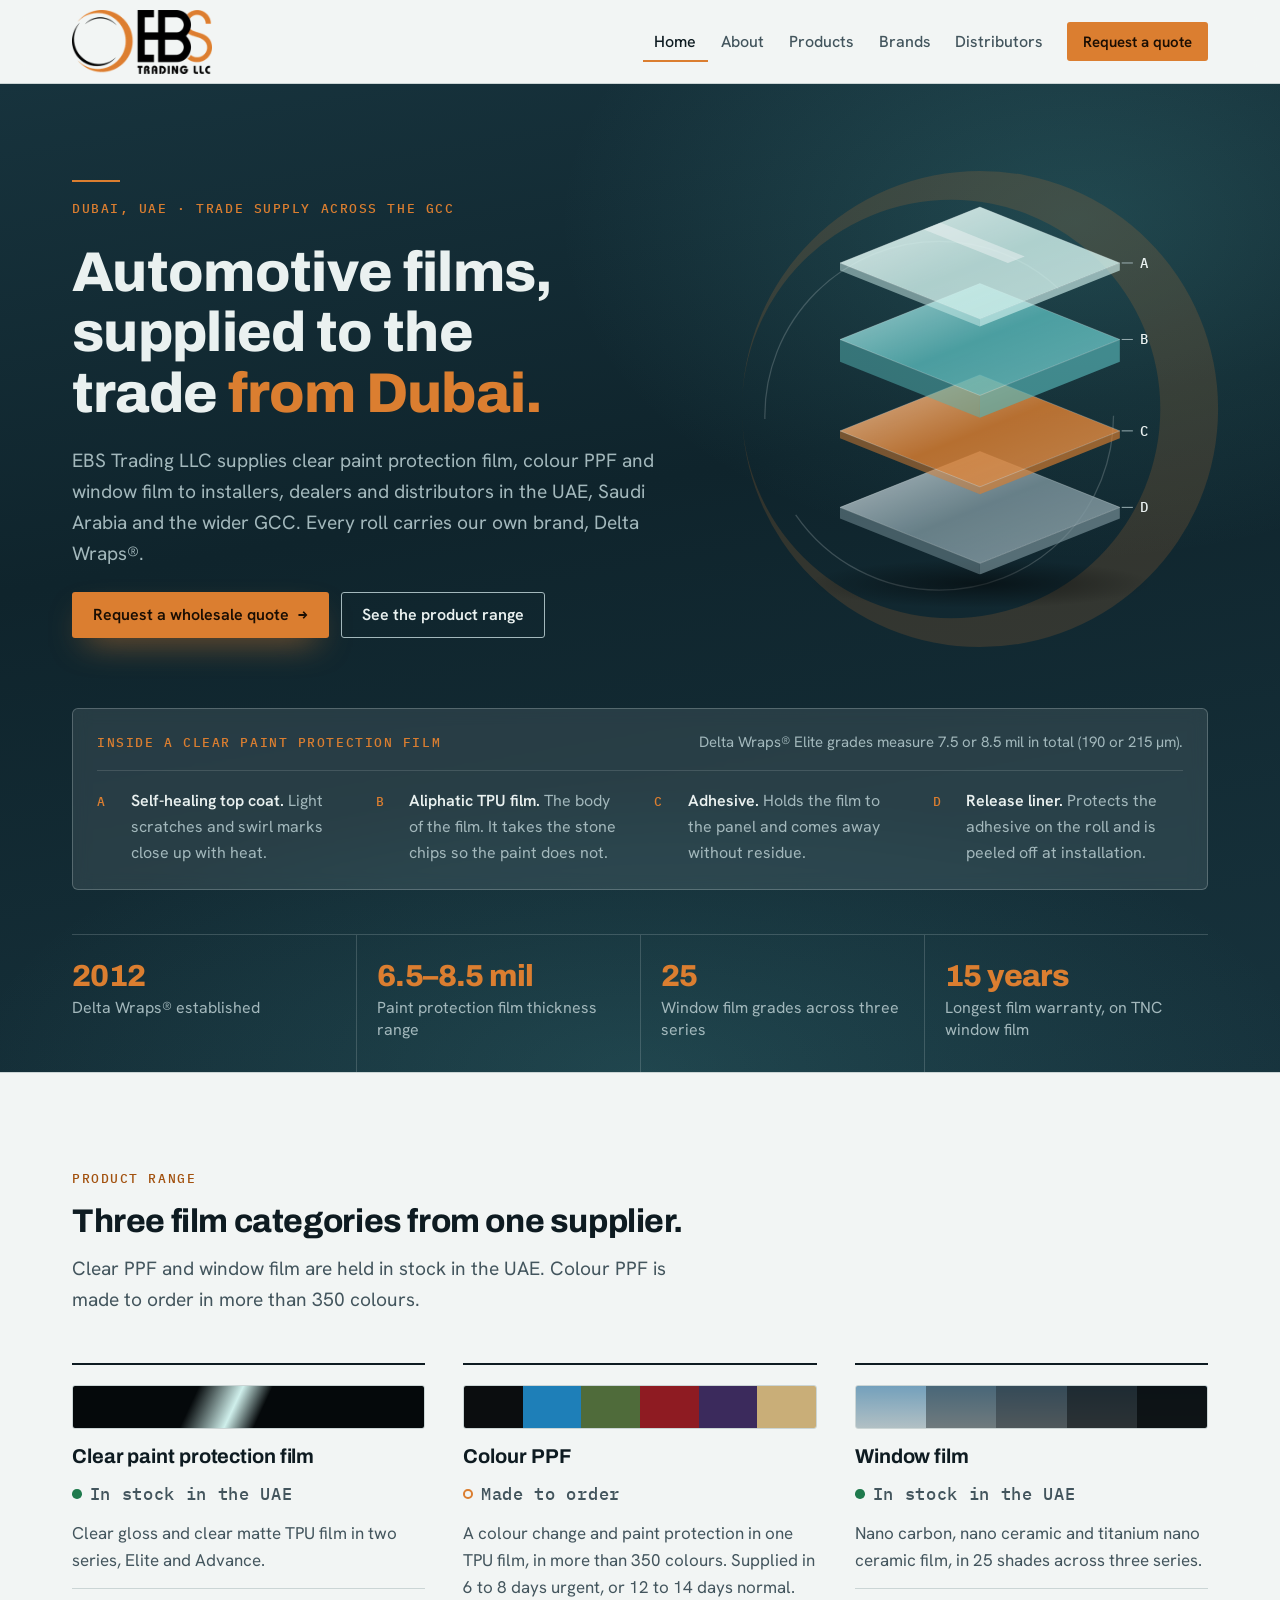
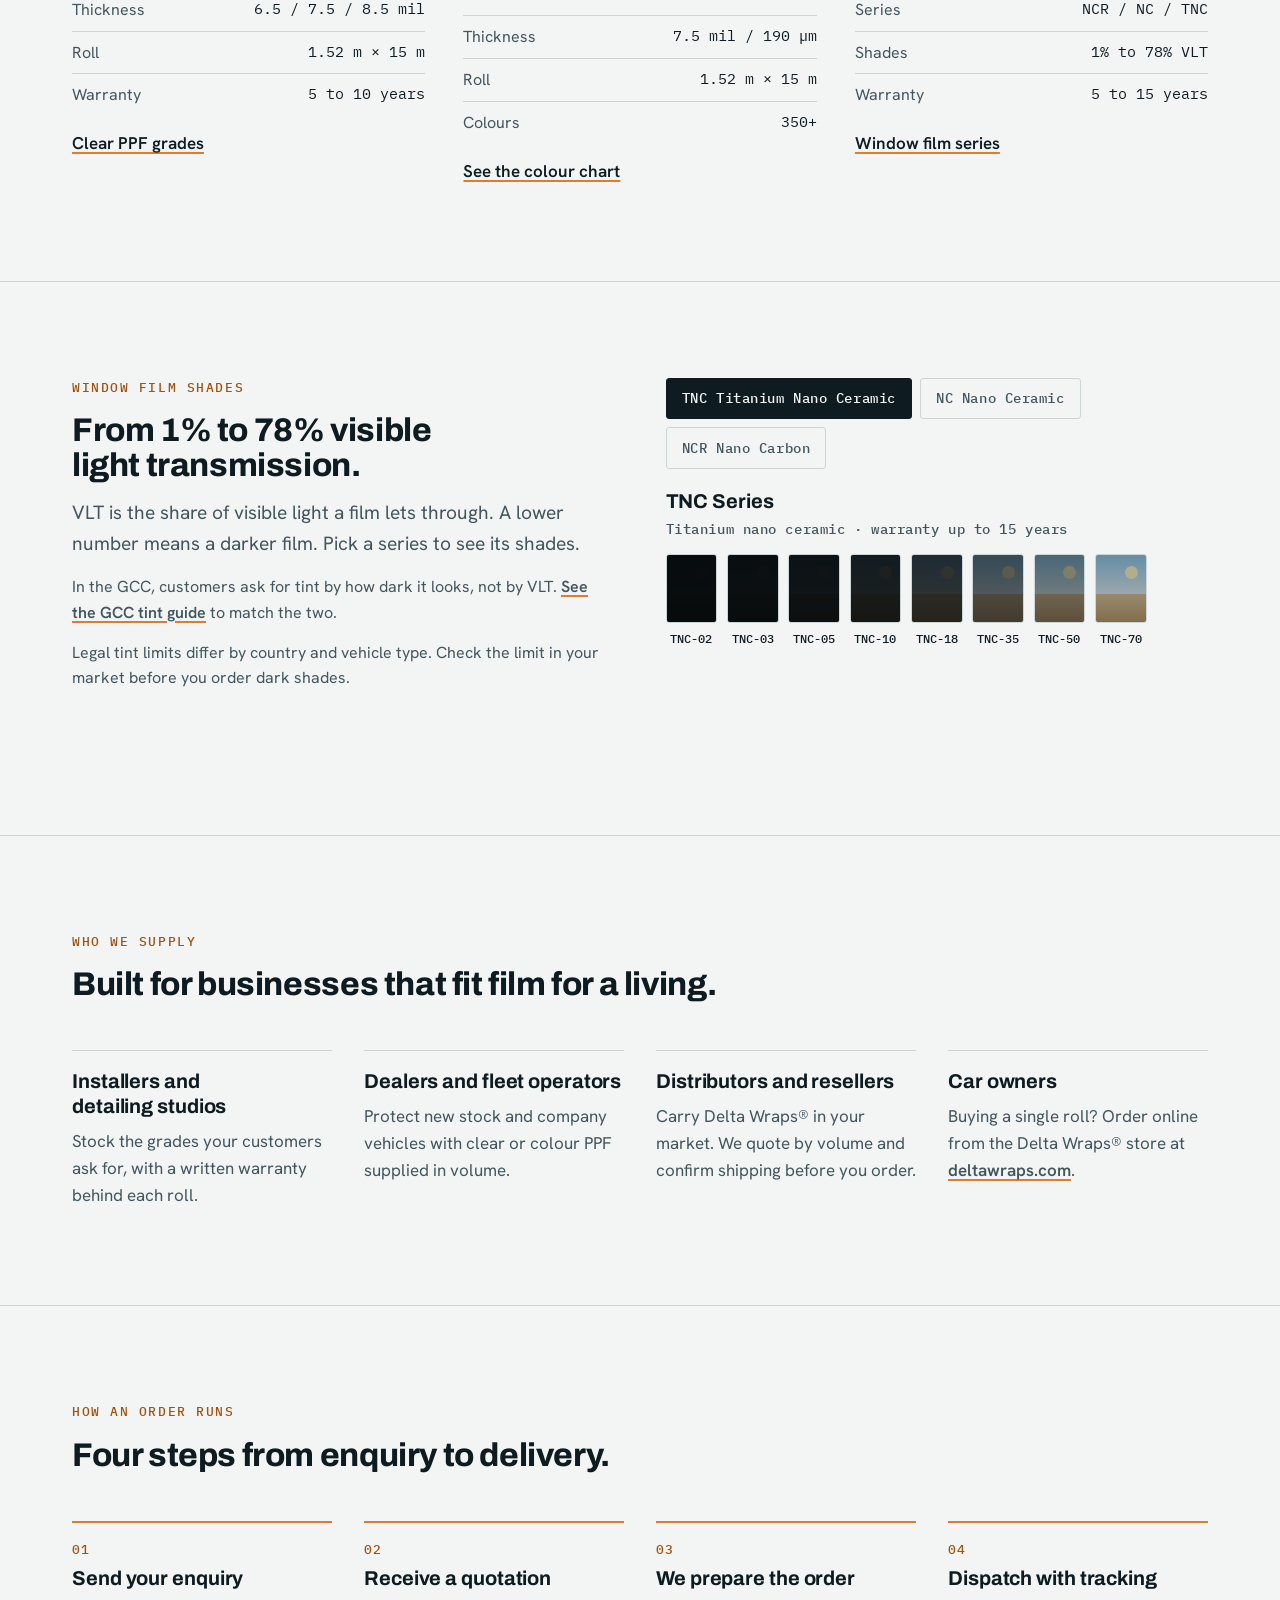
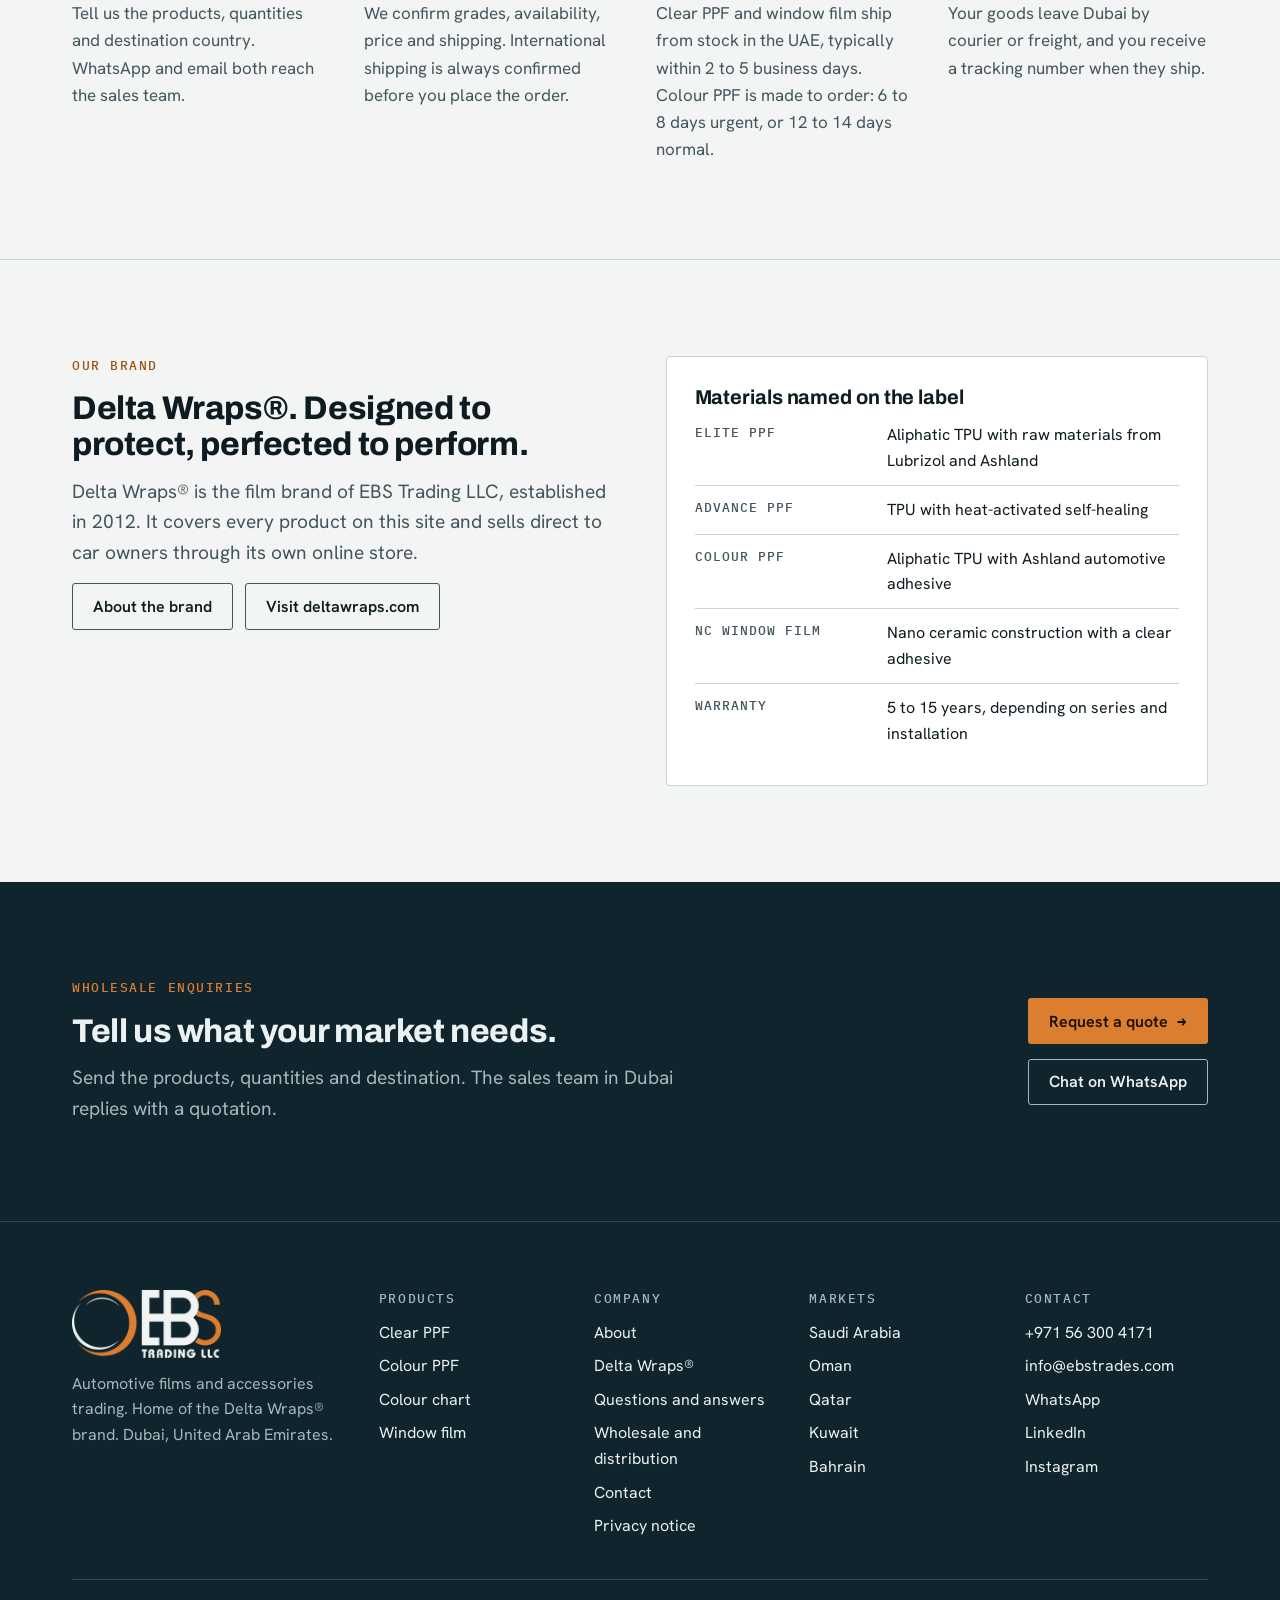
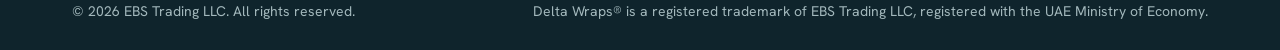
==== commit b4648e3a: "Speed: non-blocking web fonts, load GA after page load, WebP logos Co-Authored-By: Claude Opus 5.5 <" ====
--- a/index.html
+++ b/index.html
@@ -2,12 +2,17 @@
 <html lang="en">
 <head>
 <!-- Google tag (gtag.js) -->
-<script async src="https://www.googletagmanager.com/gtag/js?id=G-Q1503M00SF"></script>
 <script>
   window.dataLayer = window.dataLayer || [];
   function gtag(){dataLayer.push(arguments);}
   gtag('js', new Date());
   gtag('config', 'G-Q1503M00SF');
+  window.addEventListener('load', function () {
+    var s = document.createElement('script');
+    s.async = true;
+    s.src = 'https://www.googletagmanager.com/gtag/js?id=G-Q1503M00SF';
+    document.head.appendChild(s);
+  });
 </script>
 <meta charset="utf-8">
 <meta name="viewport" content="width=device-width, initial-scale=1, viewport-fit=cover">
@@ -26,7 +31,9 @@
 <link rel="apple-touch-icon" href="assets/apple-touch-icon.png">
 <link rel="preconnect" href="https://fonts.googleapis.com">
 <link rel="preconnect" href="https://fonts.gstatic.com" crossorigin>
-<link rel="stylesheet" href="https://fonts.googleapis.com/css2?family=Archivo:wdth,wght@62..125,100..900&family=Hanken+Grotesk:wght@400;500;600;700&family=IBM+Plex+Mono:wght@400;500&display=swap">
+<link rel="preload" as="style" href="https://fonts.googleapis.com/css2?family=Archivo:wdth,wght@62..125,100..900&family=Hanken+Grotesk:wght@400;500;600;700&family=IBM+Plex+Mono:wght@400;500&display=swap">
+<link rel="stylesheet" href="https://fonts.googleapis.com/css2?family=Archivo:wdth,wght@62..125,100..900&family=Hanken+Grotesk:wght@400;500;600;700&family=IBM+Plex+Mono:wght@400;500&display=swap" media="print" onload="this.media='all'">
+<noscript><link rel="stylesheet" href="https://fonts.googleapis.com/css2?family=Archivo:wdth,wght@62..125,100..900&family=Hanken+Grotesk:wght@400;500;600;700&family=IBM+Plex+Mono:wght@400;500&display=swap"></noscript>
 <link rel="stylesheet" href="assets/css/site.css?v=26001a4d55">
 <script>document.documentElement.className += ' js';</script>
 <script type="application/ld+json">{"@context": "https://schema.org", "@type": "Organization", "@id": "https://ebstrades.com/#organization", "name": "EBS Trading LLC", "legalName": "EBS Trading LLC", "url": "https://ebstrades.com/", "logo": "https://ebstrades.com/assets/ebs-logo.png", "email": "info@ebstrades.com", "telephone": "+971563004171", "description": "Trading of automotive films and accessories: clear paint protection film, colour PPF and window film under the Delta Wraps brand.", "address": {"@type": "PostalAddress", "streetAddress": "Dubai Industrial City", "addressLocality": "Dubai", "addressCountry": "AE"}, "areaServed": ["AE", "SA", "OM", "QA", "KW", "BH"], "brand": {"@type": "Brand", "@id": "https://ebstrades.com/brands#delta-wraps", "name": "Delta Wraps", "url": "https://www.deltawraps.com/", "description": "Delta Wraps is a brand of automotive films established in 2012: clear paint protection film, colour PPF and window film. It is a registered trademark of EBS Trading LLC, registered with the UAE Ministry of Economy."}, "contactPoint": {"@type": "ContactPoint", "contactType": "sales", "telephone": "+971563004171", "email": "info@ebstrades.com", "availableLanguage": ["en"]}, "sameAs": ["https://www.deltawraps.com/", "https://www.linkedin.com/company/delta-ppfwf/", "https://www.instagram.com/delta.wraps/", "https://www.facebook.com/deltawraps01", "https://www.tiktok.com/@deltawraps"]}</script>
@@ -35,7 +42,7 @@
 <a class="skip" href="#main">Skip to content</a>
 <header class="site-header">
   <div class="wrap header-row">
-    <a class="brand" href="index.html" aria-label="EBS Trading LLC home"><img class="brand-logo on-light" src="assets/ebs-logo.png" alt="EBS Trading LLC" width="400" height="182"><img class="brand-logo on-dark" src="assets/ebs-logo-light.png" alt="EBS Trading LLC" width="400" height="182"></a>
+    <a class="brand" href="index.html" aria-label="EBS Trading LLC home"><img class="brand-logo on-light" src="assets/ebs-logo.webp" alt="EBS Trading LLC" width="320" height="146"><img class="brand-logo on-dark" src="assets/ebs-logo-light.webp" alt="EBS Trading LLC" width="320" height="146"></a>
     <button class="nav-toggle" id="nav-toggle" type="button" aria-expanded="false" aria-controls="site-nav">Menu</button>
     <nav class="nav" id="site-nav" aria-label="Main"><a href="index.html" aria-current="page">Home</a><a href="about.html">About</a><a href="products.html">Products</a><a href="brands.html">Brands</a><a href="distributors.html">Distributors</a><a class="btn btn-primary btn-sm" href="contact.html">Request a quote</a></nav>
   </div>
@@ -304,7 +311,7 @@
   <div class="wrap">
     <div class="footer-grid">
       <div>
-        <img class="brand-logo footer-logo" src="assets/ebs-logo-light.png" alt="EBS Trading LLC" width="400" height="182" loading="lazy">
+        <img class="brand-logo footer-logo" src="assets/ebs-logo-light.webp" alt="EBS Trading LLC" width="320" height="146" loading="lazy">
         <p>Automotive films and accessories trading. Home of the Delta Wraps&reg; brand. Dubai, United Arab Emirates.</p>
       </div>
       <div>
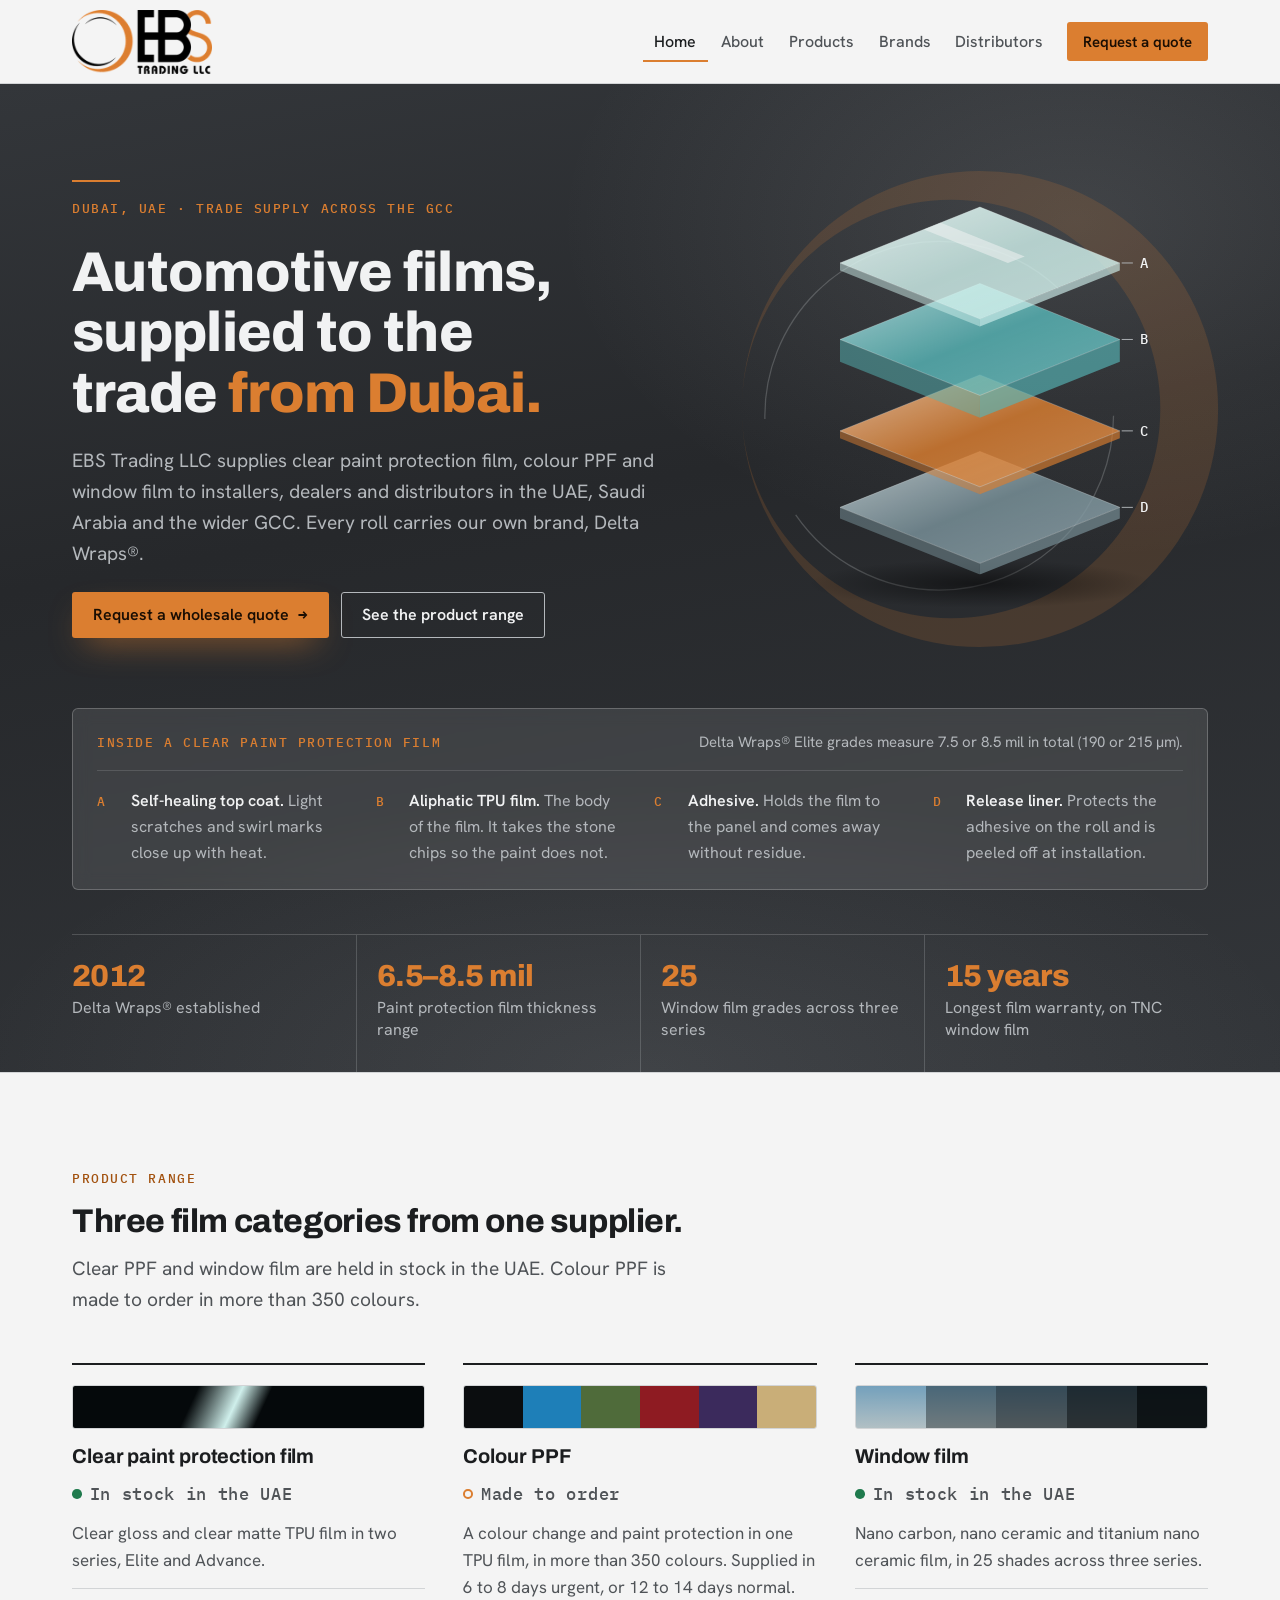
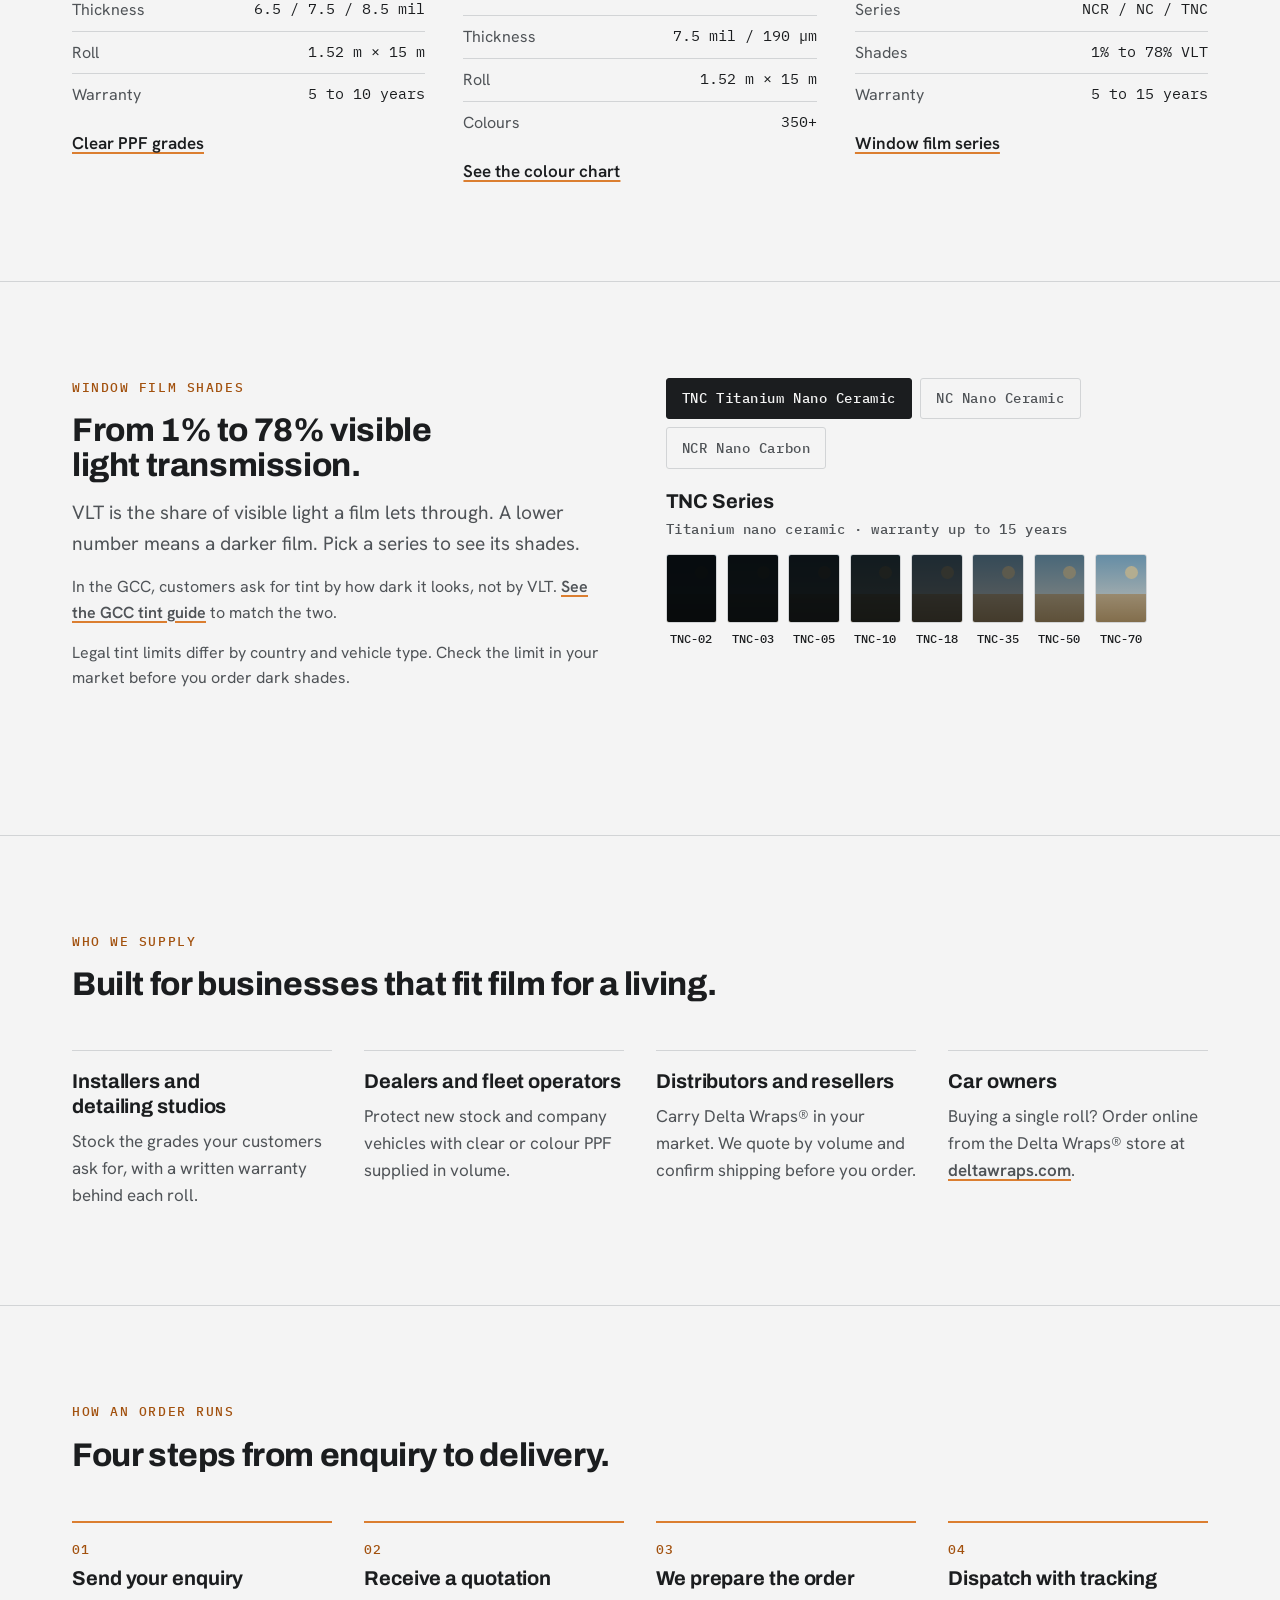
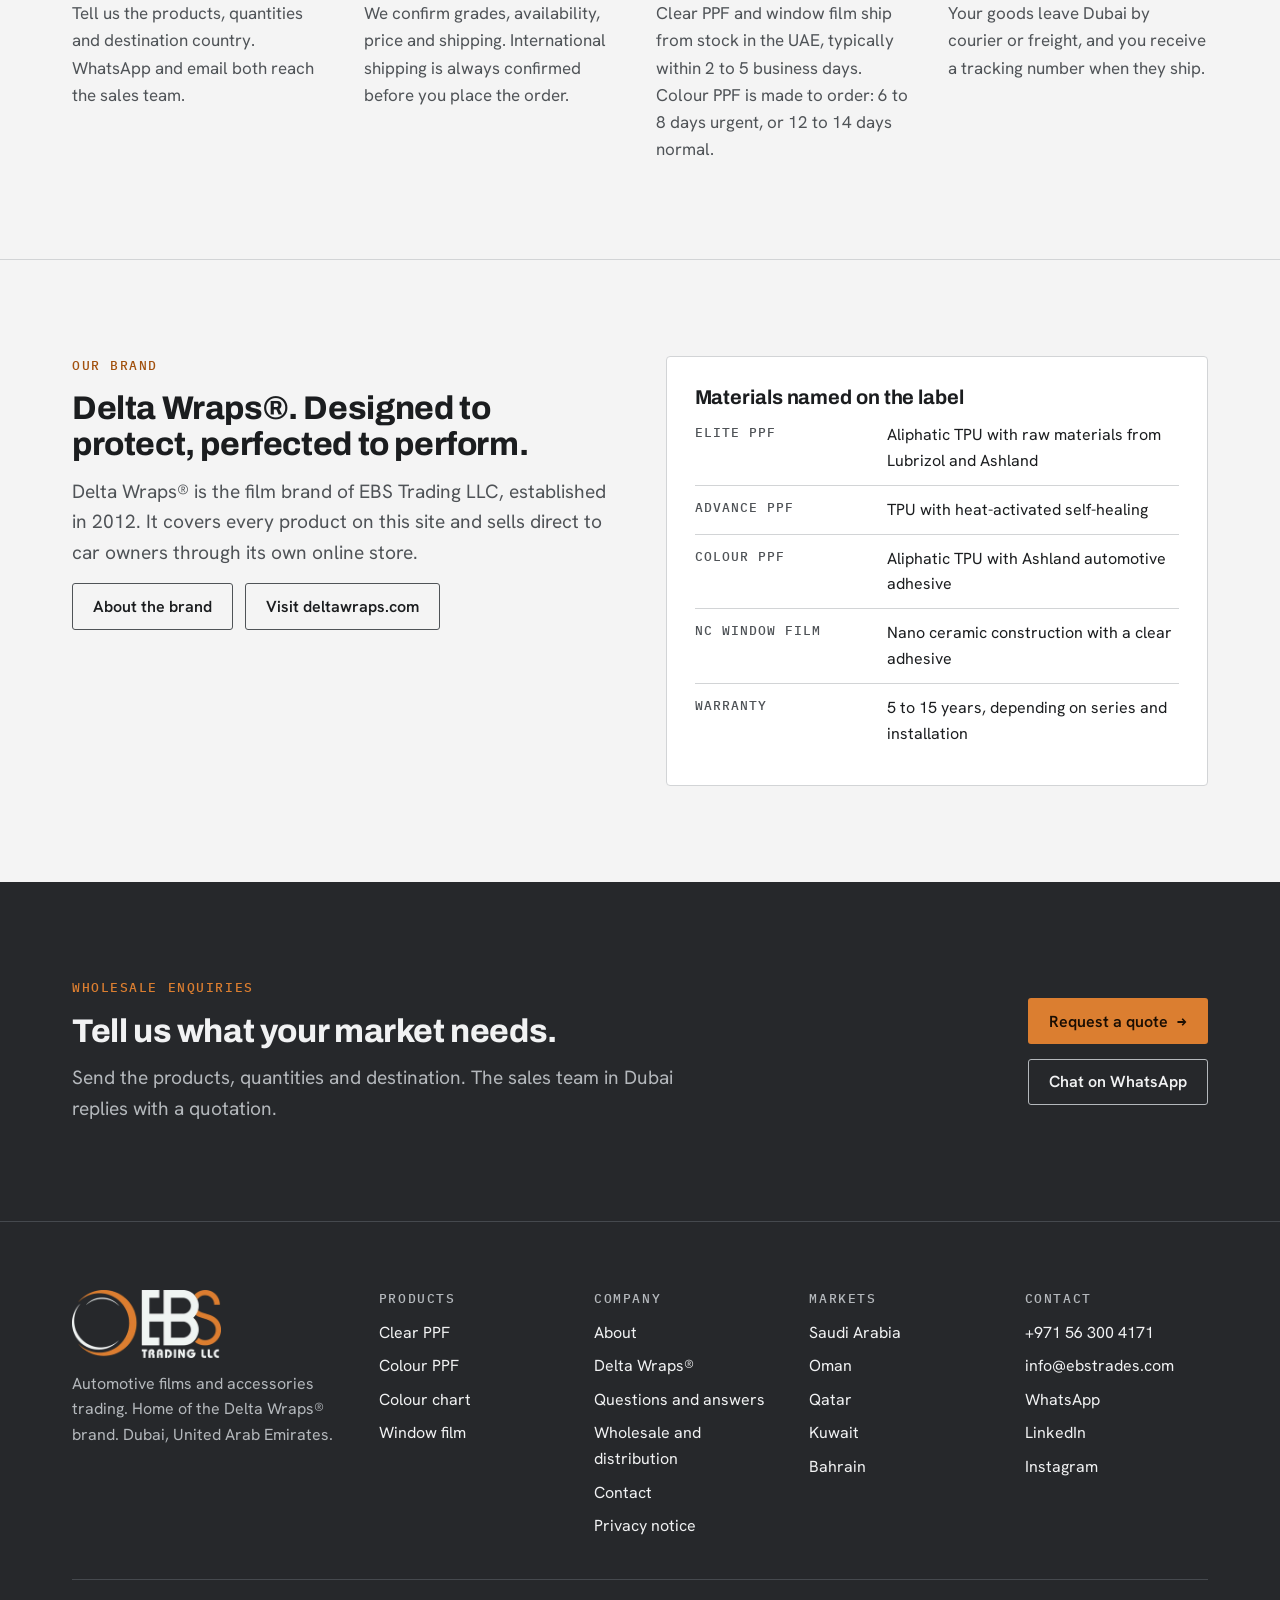
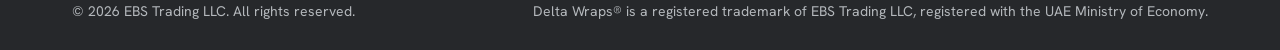
==== commit 2e861b94: "Site theme: replace teal bands and tints with neutral greys (preview) Co-Authored-By: Claude Opus 5." ====
--- a/index.html
+++ b/index.html
@@ -26,7 +26,7 @@
 <meta property="og:url" content="https://ebstrades.com/">
 <meta property="og:image" content="https://ebstrades.com/assets/og-image.png">
 <meta name="twitter:card" content="summary">
-<meta name="theme-color" content="#0F242C">
+<meta name="theme-color" content="#26282B">
 <link rel="icon" href="assets/favicon.png" type="image/png">
 <link rel="apple-touch-icon" href="assets/apple-touch-icon.png">
 <link rel="preconnect" href="https://fonts.googleapis.com">
@@ -34,7 +34,7 @@
 <link rel="preload" as="style" href="https://fonts.googleapis.com/css2?family=Archivo:wdth,wght@62..125,100..900&family=Hanken+Grotesk:wght@400;500;600;700&family=IBM+Plex+Mono:wght@400;500&display=swap">
 <link rel="stylesheet" href="https://fonts.googleapis.com/css2?family=Archivo:wdth,wght@62..125,100..900&family=Hanken+Grotesk:wght@400;500;600;700&family=IBM+Plex+Mono:wght@400;500&display=swap" media="print" onload="this.media='all'">
 <noscript><link rel="stylesheet" href="https://fonts.googleapis.com/css2?family=Archivo:wdth,wght@62..125,100..900&family=Hanken+Grotesk:wght@400;500;600;700&family=IBM+Plex+Mono:wght@400;500&display=swap"></noscript>
-<link rel="stylesheet" href="assets/css/site.css?v=26001a4d55">
+<link rel="stylesheet" href="assets/css/site.css?v=62c1815913">
 <script>document.documentElement.className += ' js';</script>
 <script type="application/ld+json">{"@context": "https://schema.org", "@type": "Organization", "@id": "https://ebstrades.com/#organization", "name": "EBS Trading LLC", "legalName": "EBS Trading LLC", "url": "https://ebstrades.com/", "logo": "https://ebstrades.com/assets/ebs-logo.png", "email": "info@ebstrades.com", "telephone": "+971563004171", "description": "Trading of automotive films and accessories: clear paint protection film, colour PPF and window film under the Delta Wraps brand.", "address": {"@type": "PostalAddress", "streetAddress": "Dubai Industrial City", "addressLocality": "Dubai", "addressCountry": "AE"}, "areaServed": ["AE", "SA", "OM", "QA", "KW", "BH"], "brand": {"@type": "Brand", "@id": "https://ebstrades.com/brands#delta-wraps", "name": "Delta Wraps", "url": "https://www.deltawraps.com/", "description": "Delta Wraps is a brand of automotive films established in 2012: clear paint protection film, colour PPF and window film. It is a registered trademark of EBS Trading LLC, registered with the UAE Ministry of Economy."}, "contactPoint": {"@type": "ContactPoint", "contactType": "sales", "telephone": "+971563004171", "email": "info@ebstrades.com", "availableLanguage": ["en"]}, "sameAs": ["https://www.deltawraps.com/", "https://www.linkedin.com/company/delta-ppfwf/", "https://www.instagram.com/delta.wraps/", "https://www.facebook.com/deltawraps01", "https://www.tiktok.com/@deltawraps"]}</script>
 </head>
--- a/assets/css/site.css
+++ b/assets/css/site.css
@@ -4,18 +4,19 @@
    and one drawn-apart film stack as the signature image. */
 
 :root {
-  --paper: #F2F5F4;
+  --band-glow: #C9CDD1;
+  --paper: #F4F4F4;
   --surface: #FFFFFF;
-  --surface-2: #E6ECEB;
-  --ink: #0E1B21;
-  --ink-2: #43555D;
-  --line: #CBD5D5;
-  --band: #0F242C;
-  --band-2: #17333D;
-  --band-fg: #EAF1F0;
-  --band-muted: #A3B8BC;
-  --band-line: #2B4954;
-  --band-deep: #081820;
+  --surface-2: #E9EAEA;
+  --ink: #1B1D1F;
+  --ink-2: #4F5357;
+  --line: #D2D4D6;
+  --band: #26282B;
+  --band-2: #33363A;
+  --band-fg: #F1F2F3;
+  --band-muted: #B4B8BC;
+  --band-line: #45494E;
+  --band-deep: #141517;
   --accent: #DB7E30;
   --accent-ink: #A2510E;
   --on-accent: #1A0E03;
@@ -42,18 +43,18 @@
 
 @media (prefers-color-scheme: dark) {
   :root:not([data-theme="light"]) {
-    --paper: #0A1418;
-    --surface: #101D23;
-    --surface-2: #16272E;
-    --ink: #E6EEEE;
-    --ink-2: #A0B3B8;
-    --line: #25393F;
-    --band: #122830;
-    --band-2: #1A3742;
-    --band-fg: #EAF1F0;
-    --band-muted: #A3B8BC;
-    --band-line: #2E4C57;
-    --band-deep: #0A1B22;
+    --paper: #111213;
+    --surface: #1A1B1D;
+    --surface-2: #232528;
+    --ink: #EDEEEF;
+    --ink-2: #ADB1B5;
+    --line: #33363A;
+    --band: #202225;
+    --band-2: #2C2F33;
+    --band-fg: #F1F2F3;
+    --band-muted: #B4B8BC;
+    --band-line: #43474C;
+    --band-deep: #0E0F10;
     --accent: #E58B3F;
     --accent-ink: #EE9A52;
     --on-accent: #1A0E03;
@@ -66,18 +67,18 @@
 }
 
 :root[data-theme="dark"] {
-  --paper: #0A1418;
-  --surface: #101D23;
-  --surface-2: #16272E;
-  --ink: #E6EEEE;
-  --ink-2: #A0B3B8;
-  --line: #25393F;
-  --band: #122830;
-  --band-2: #1A3742;
-  --band-fg: #EAF1F0;
-  --band-muted: #A3B8BC;
-  --band-line: #2E4C57;
-  --band-deep: #0A1B22;
+  --paper: #111213;
+  --surface: #1A1B1D;
+  --surface-2: #232528;
+  --ink: #EDEEEF;
+  --ink-2: #ADB1B5;
+  --line: #33363A;
+  --band: #202225;
+  --band-2: #2C2F33;
+  --band-fg: #F1F2F3;
+  --band-muted: #B4B8BC;
+  --band-line: #43474C;
+  --band-deep: #0E0F10;
   --accent: #E58B3F;
   --accent-ink: #EE9A52;
   --on-accent: #1A0E03;
@@ -418,7 +419,7 @@
 /* ---------- richer opening bands ---------- */
 .band.hero, .band.page-hero {
   background:
-    radial-gradient(52rem 34rem at 84% 14%, color-mix(in srgb, var(--film-tpu) 22%, transparent), transparent 62%),
+    radial-gradient(52rem 34rem at 84% 14%, color-mix(in srgb, var(--band-glow) 14%, transparent), transparent 62%),
     radial-gradient(42rem 28rem at 4% 104%, color-mix(in srgb, var(--accent) 13%, transparent), transparent 60%),
     linear-gradient(155deg, var(--band-2) 0%, var(--band) 46%, var(--band-deep) 100%);
 }
@@ -468,8 +469,8 @@
 /* home opening band: lighter lower half behind the layer notes and key figures */
 .band.hero.hero-home {
   background:
-    radial-gradient(52rem 34rem at 84% 14%, color-mix(in srgb, var(--film-tpu) 22%, transparent), transparent 62%),
-    radial-gradient(60rem 26rem at 50% 100%, color-mix(in srgb, var(--film-tpu) 16%, transparent), transparent 70%),
+    radial-gradient(52rem 34rem at 84% 14%, color-mix(in srgb, var(--band-glow) 14%, transparent), transparent 62%),
+    radial-gradient(60rem 26rem at 50% 100%, color-mix(in srgb, var(--band-glow) 10%, transparent), transparent 70%),
     linear-gradient(170deg, var(--band-2) 0%, var(--band) 42%, var(--band-2) 100%);
 }
 
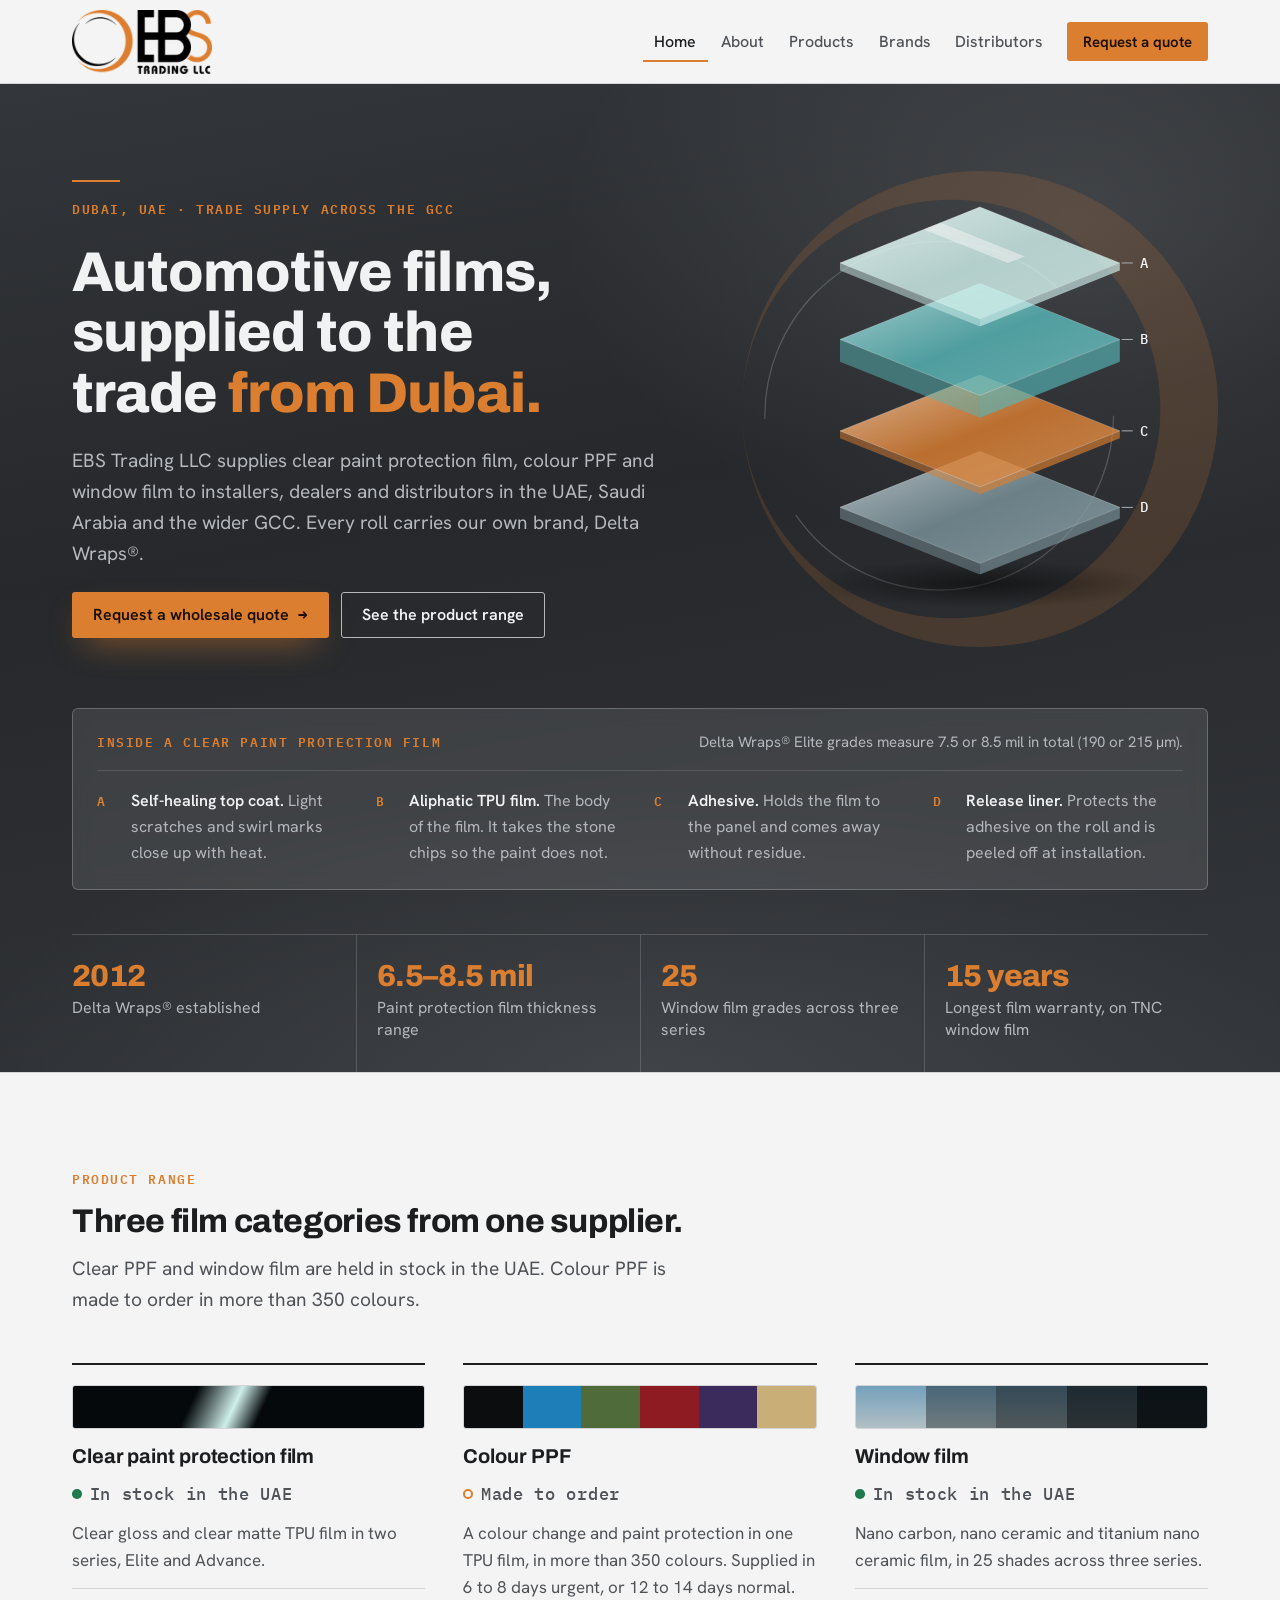
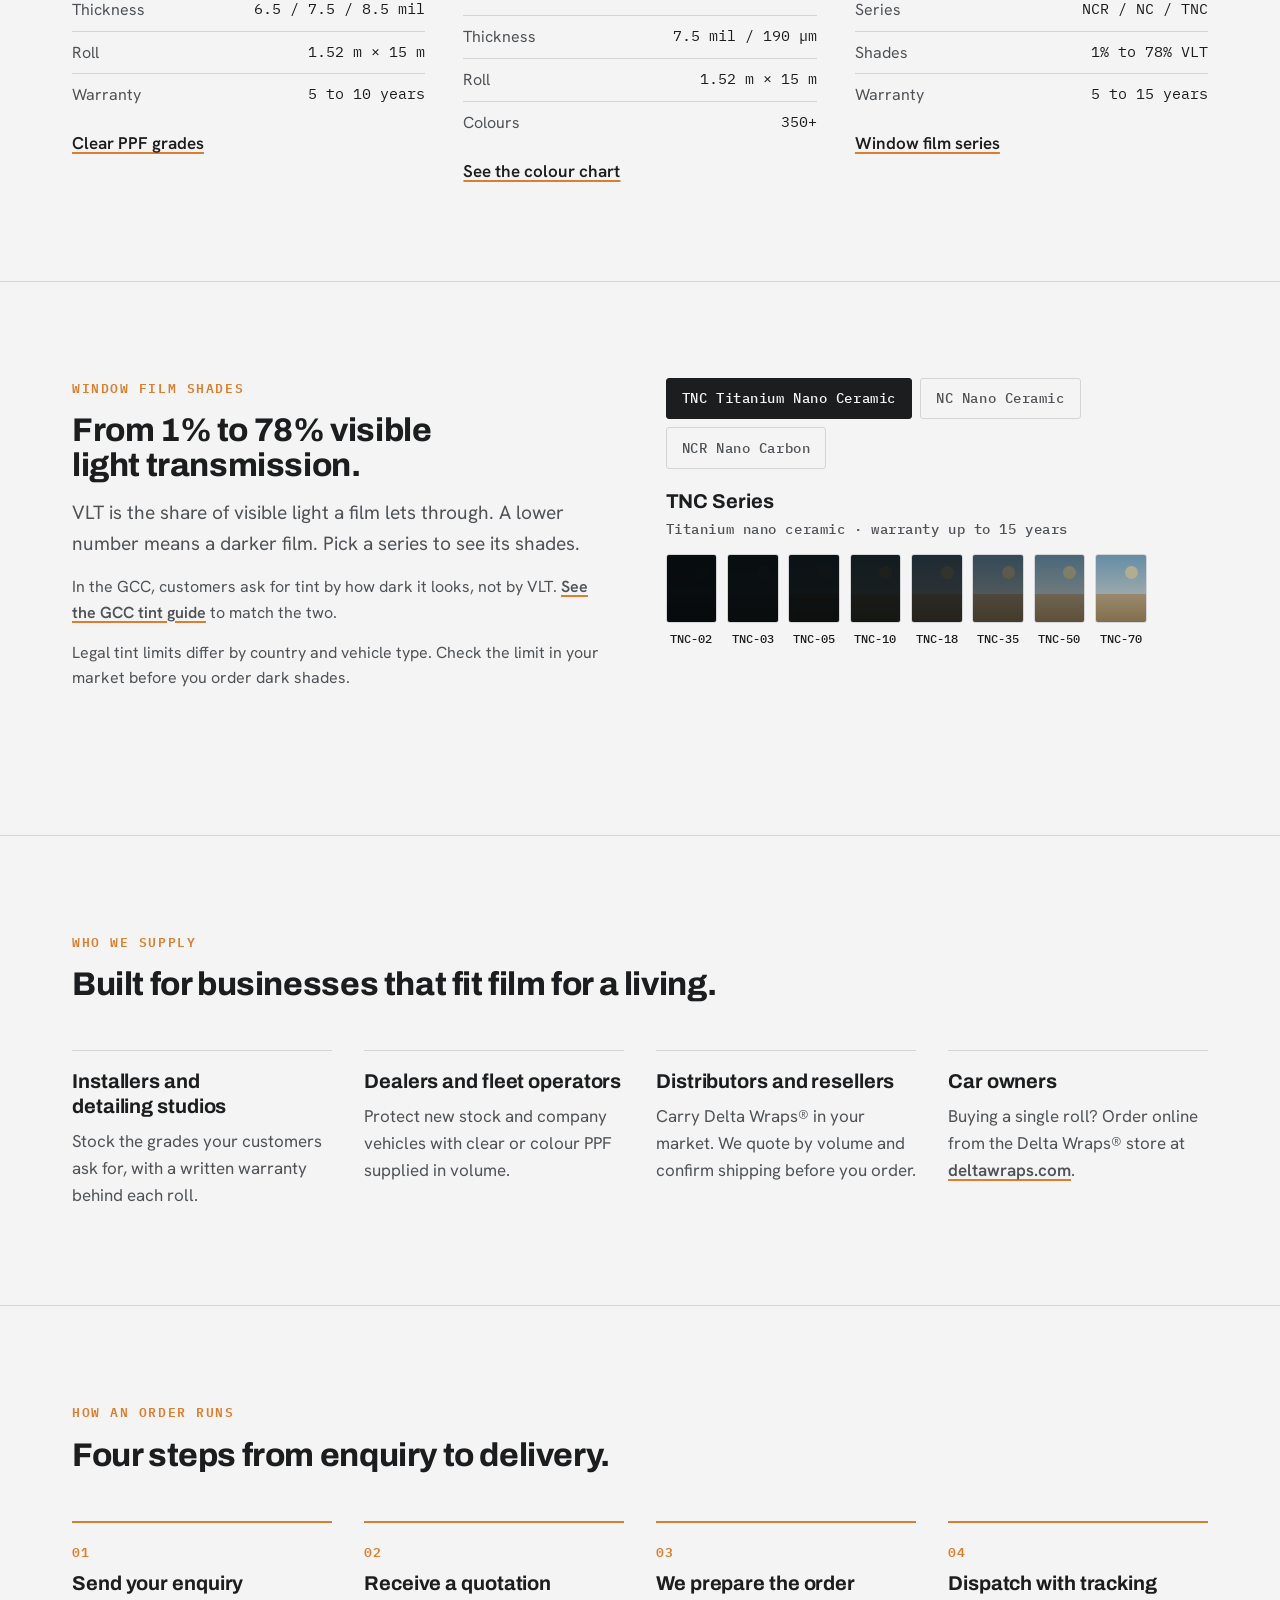
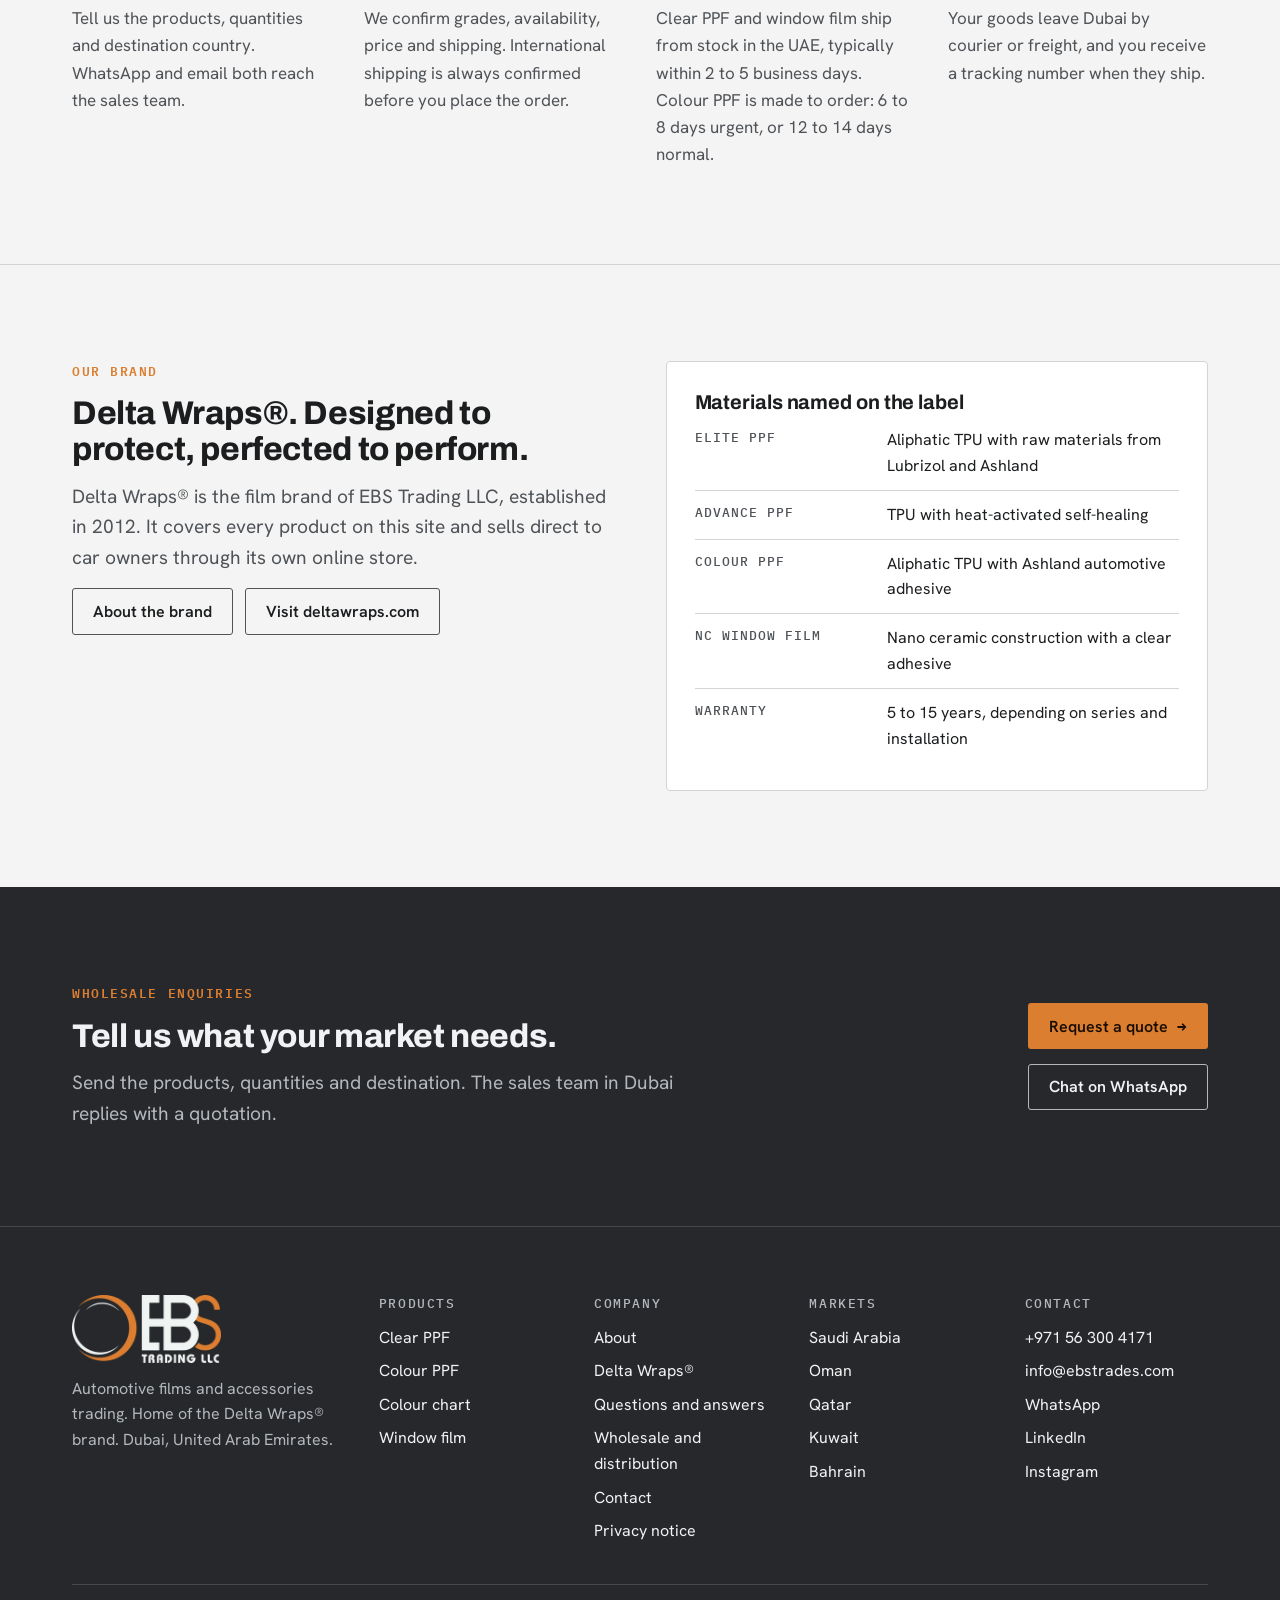
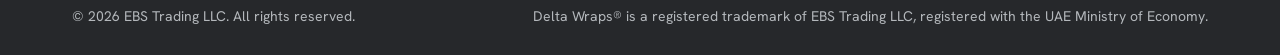
==== commit a06dcd84: "Site theme: use the exact EBS logo orange (#DB7E30) for every accent in light and dark mode Co-Autho" ====
--- a/index.html
+++ b/index.html
@@ -34,7 +34,7 @@
 <link rel="preload" as="style" href="https://fonts.googleapis.com/css2?family=Archivo:wdth,wght@62..125,100..900&family=Hanken+Grotesk:wght@400;500;600;700&family=IBM+Plex+Mono:wght@400;500&display=swap">
 <link rel="stylesheet" href="https://fonts.googleapis.com/css2?family=Archivo:wdth,wght@62..125,100..900&family=Hanken+Grotesk:wght@400;500;600;700&family=IBM+Plex+Mono:wght@400;500&display=swap" media="print" onload="this.media='all'">
 <noscript><link rel="stylesheet" href="https://fonts.googleapis.com/css2?family=Archivo:wdth,wght@62..125,100..900&family=Hanken+Grotesk:wght@400;500;600;700&family=IBM+Plex+Mono:wght@400;500&display=swap"></noscript>
-<link rel="stylesheet" href="assets/css/site.css?v=62c1815913">
+<link rel="stylesheet" href="assets/css/site.css?v=d5f909ccde">
 <script>document.documentElement.className += ' js';</script>
 <script type="application/ld+json">{"@context": "https://schema.org", "@type": "Organization", "@id": "https://ebstrades.com/#organization", "name": "EBS Trading LLC", "legalName": "EBS Trading LLC", "url": "https://ebstrades.com/", "logo": "https://ebstrades.com/assets/ebs-logo.png", "email": "info@ebstrades.com", "telephone": "+971563004171", "description": "Trading of automotive films and accessories: clear paint protection film, colour PPF and window film under the Delta Wraps brand.", "address": {"@type": "PostalAddress", "streetAddress": "Dubai Industrial City", "addressLocality": "Dubai", "addressCountry": "AE"}, "areaServed": ["AE", "SA", "OM", "QA", "KW", "BH"], "brand": {"@type": "Brand", "@id": "https://ebstrades.com/brands#delta-wraps", "name": "Delta Wraps", "url": "https://www.deltawraps.com/", "description": "Delta Wraps is a brand of automotive films established in 2012: clear paint protection film, colour PPF and window film. It is a registered trademark of EBS Trading LLC, registered with the UAE Ministry of Economy."}, "contactPoint": {"@type": "ContactPoint", "contactType": "sales", "telephone": "+971563004171", "email": "info@ebstrades.com", "availableLanguage": ["en"]}, "sameAs": ["https://www.deltawraps.com/", "https://www.linkedin.com/company/delta-ppfwf/", "https://www.instagram.com/delta.wraps/", "https://www.facebook.com/deltawraps01", "https://www.tiktok.com/@deltawraps"]}</script>
 </head>
--- a/assets/css/site.css
+++ b/assets/css/site.css
@@ -18,7 +18,7 @@
   --band-line: #45494E;
   --band-deep: #141517;
   --accent: #DB7E30;
-  --accent-ink: #A2510E;
+  --accent-ink: #DB7E30;
   --on-accent: #1A0E03;
   --film-top: #CFEFEB;
   --film-tpu: #57B5B6;
@@ -55,8 +55,8 @@
     --band-muted: #B4B8BC;
     --band-line: #43474C;
     --band-deep: #0E0F10;
-    --accent: #E58B3F;
-    --accent-ink: #EE9A52;
+    --accent: #DB7E30;
+    --accent-ink: #DB7E30;
     --on-accent: #1A0E03;
     --logo-light-bg: none;
     --logo-dark-bg: block;
@@ -79,8 +79,8 @@
   --band-muted: #B4B8BC;
   --band-line: #43474C;
   --band-deep: #0E0F10;
-  --accent: #E58B3F;
-  --accent-ink: #EE9A52;
+  --accent: #DB7E30;
+  --accent-ink: #DB7E30;
   --on-accent: #1A0E03;
   --logo-light-bg: none;
   --logo-dark-bg: block;
@@ -127,7 +127,7 @@
 .eyebrow {
   font-family: var(--font-data);
   font-size: .8125rem;
-  font-weight: 500;
+  font-weight: 600;
   letter-spacing: .12em;
   text-transform: uppercase;
   color: var(--accent-ink);
@@ -231,7 +231,7 @@
 .stack text { fill: var(--band-fg); font: 500 15px var(--font-data); }
 .stack-key { display: grid; gap: .55rem; font-size: 1rem; color: var(--ink-2); }
 .stack-key li { display: grid; grid-template-columns: 1.6rem minmax(0, 1fr); gap: .5rem; align-items: baseline; }
-.stack-key b { font: 500 .8125rem var(--font-data); color: var(--accent-ink); }
+.stack-key b { font: 600 .8125rem var(--font-data); color: var(--accent-ink); }
 .stack-key strong { color: var(--ink); font-weight: 600; }
 .stack figcaption { font-size: .9375rem; color: var(--ink-2); border-top: 1px solid var(--line); padding-top: .8rem; }
 
@@ -302,7 +302,7 @@
 /* ordered process */
 .steps { counter-reset: step; }
 .steps > li { counter-increment: step; display: grid; gap: .55rem; align-content: start; padding-top: 1.1rem; border-top: 2px solid var(--accent); }
-.steps > li::before { content: "0" counter(step); font: 500 .8125rem var(--font-data); letter-spacing: .1em; color: var(--accent-ink); }
+.steps > li::before { content: "0" counter(step); font: 600 .8125rem var(--font-data); letter-spacing: .1em; color: var(--accent-ink); }
 .steps p { color: var(--ink-2); font-size: 1.0625rem; }
 
 /* ---------- tables ---------- */
@@ -363,7 +363,7 @@
 /* ---------- form ---------- */
 .form { display: grid; gap: 1.5rem; }
 .form fieldset { margin: 0; padding: 0; border: 0; display: grid; gap: 1rem; min-width: 0; }
-.form legend { padding: 0; margin-bottom: .25rem; font: 500 .8125rem var(--font-data); letter-spacing: .12em; text-transform: uppercase; color: var(--accent-ink); }
+.form legend { padding: 0; margin-bottom: .25rem; font: 600 .8125rem var(--font-data); letter-spacing: .12em; text-transform: uppercase; color: var(--accent-ink); }
 .fields { display: grid; grid-template-columns: repeat(2, minmax(0, 1fr)); gap: 1rem; }
 .field { display: grid; gap: .35rem; min-width: 0; }
 .field.full { grid-column: 1 / -1; }
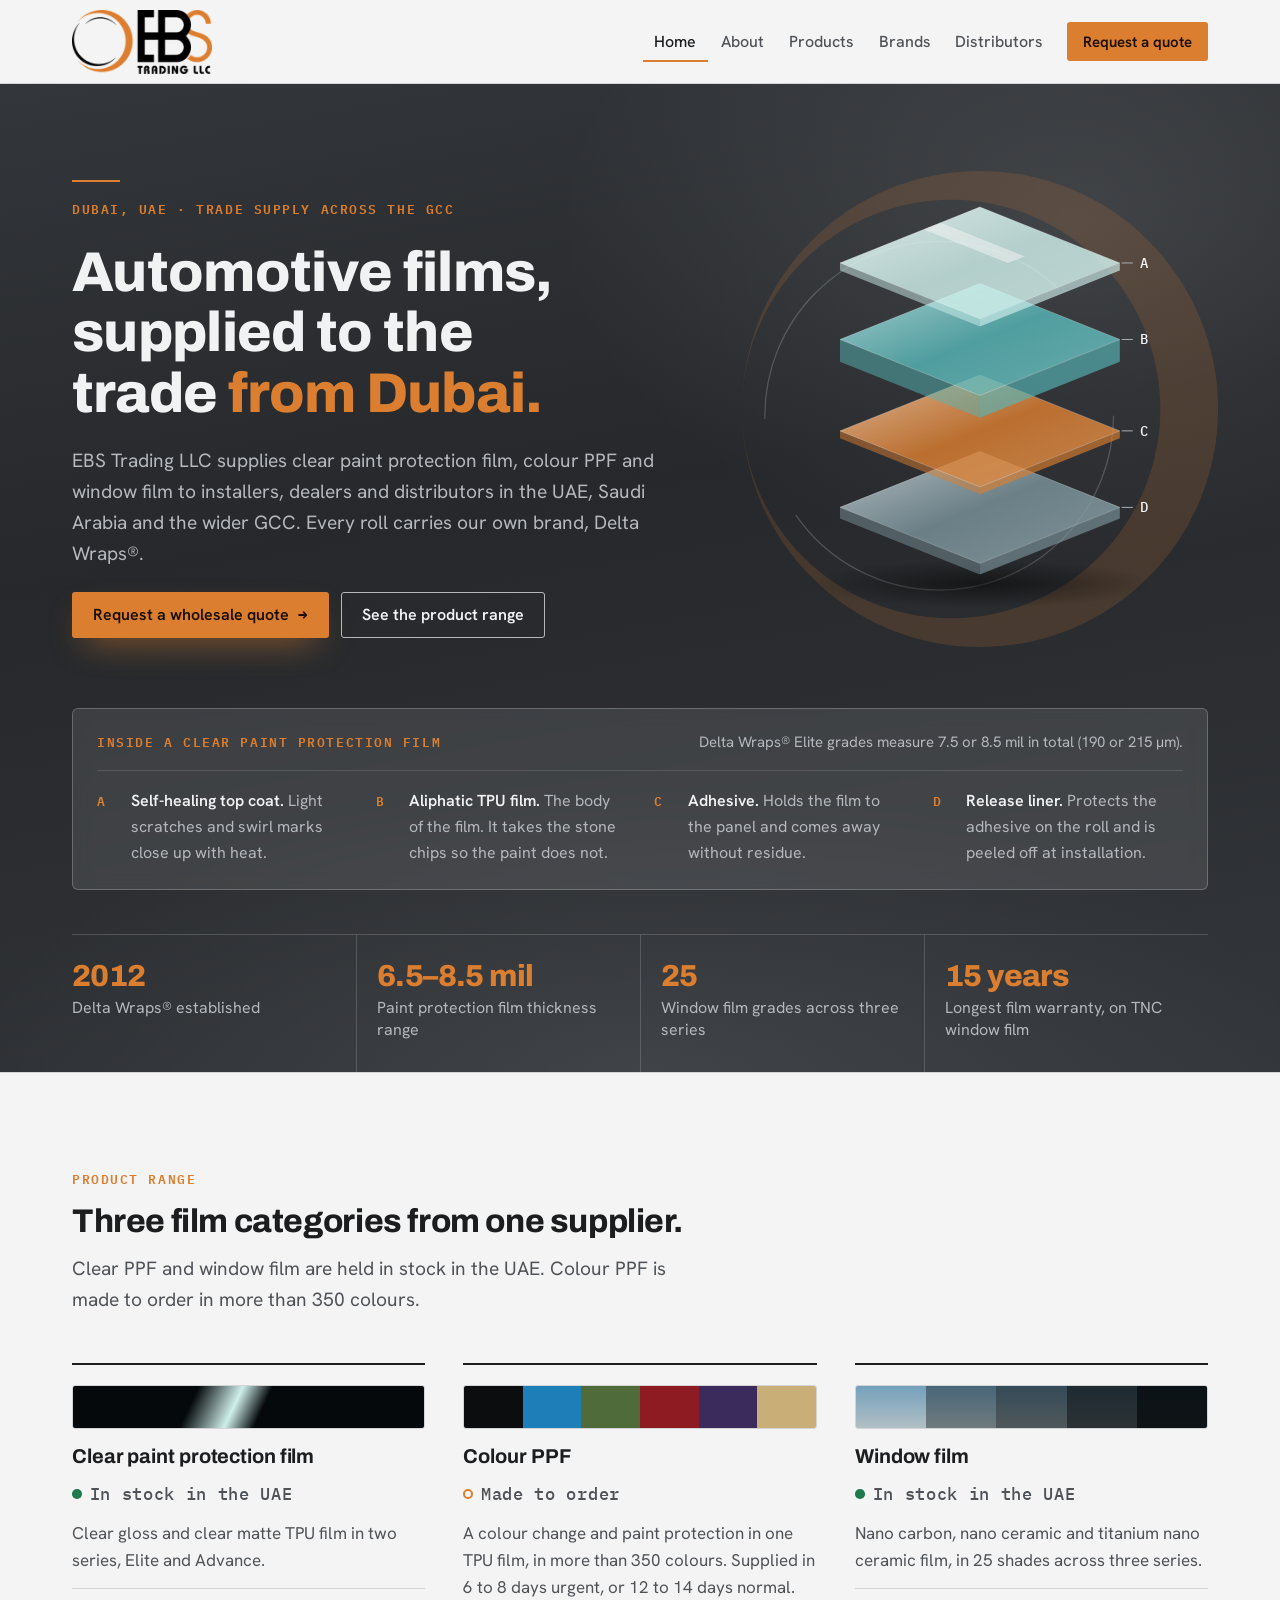
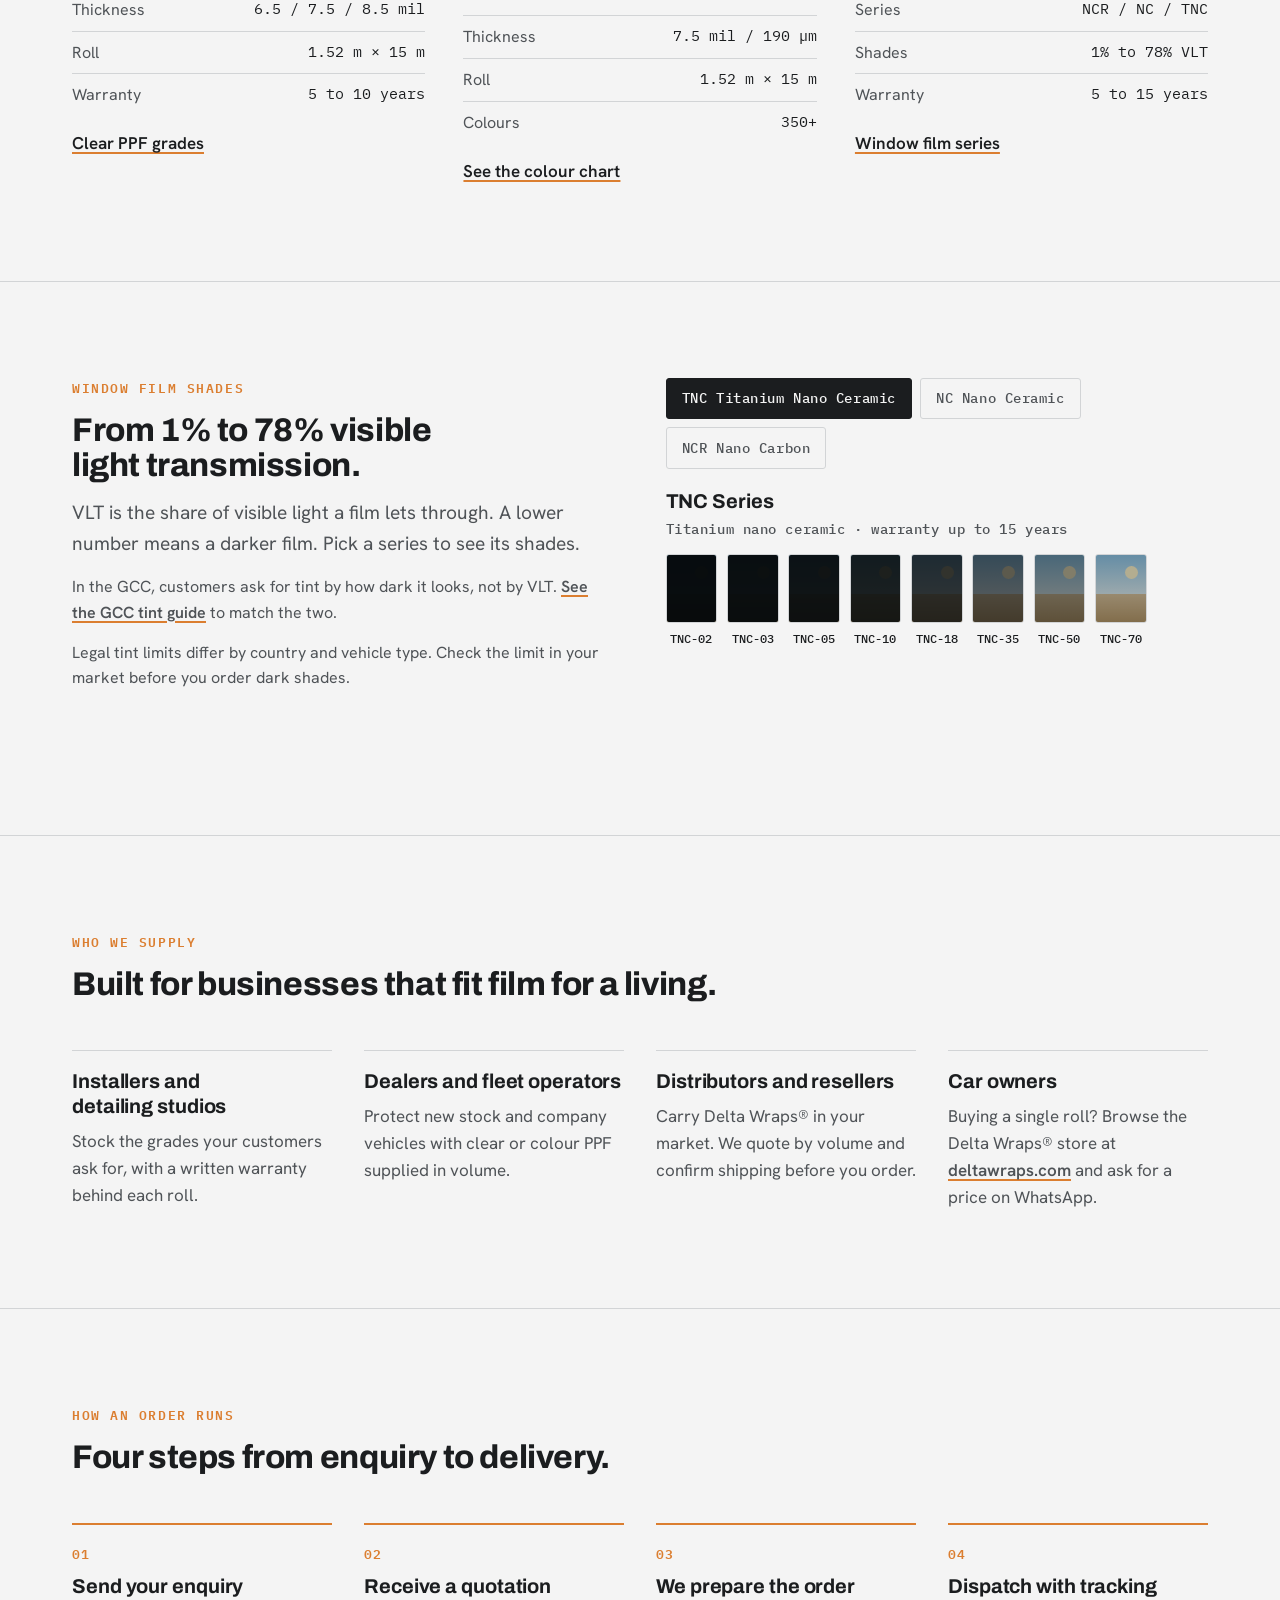
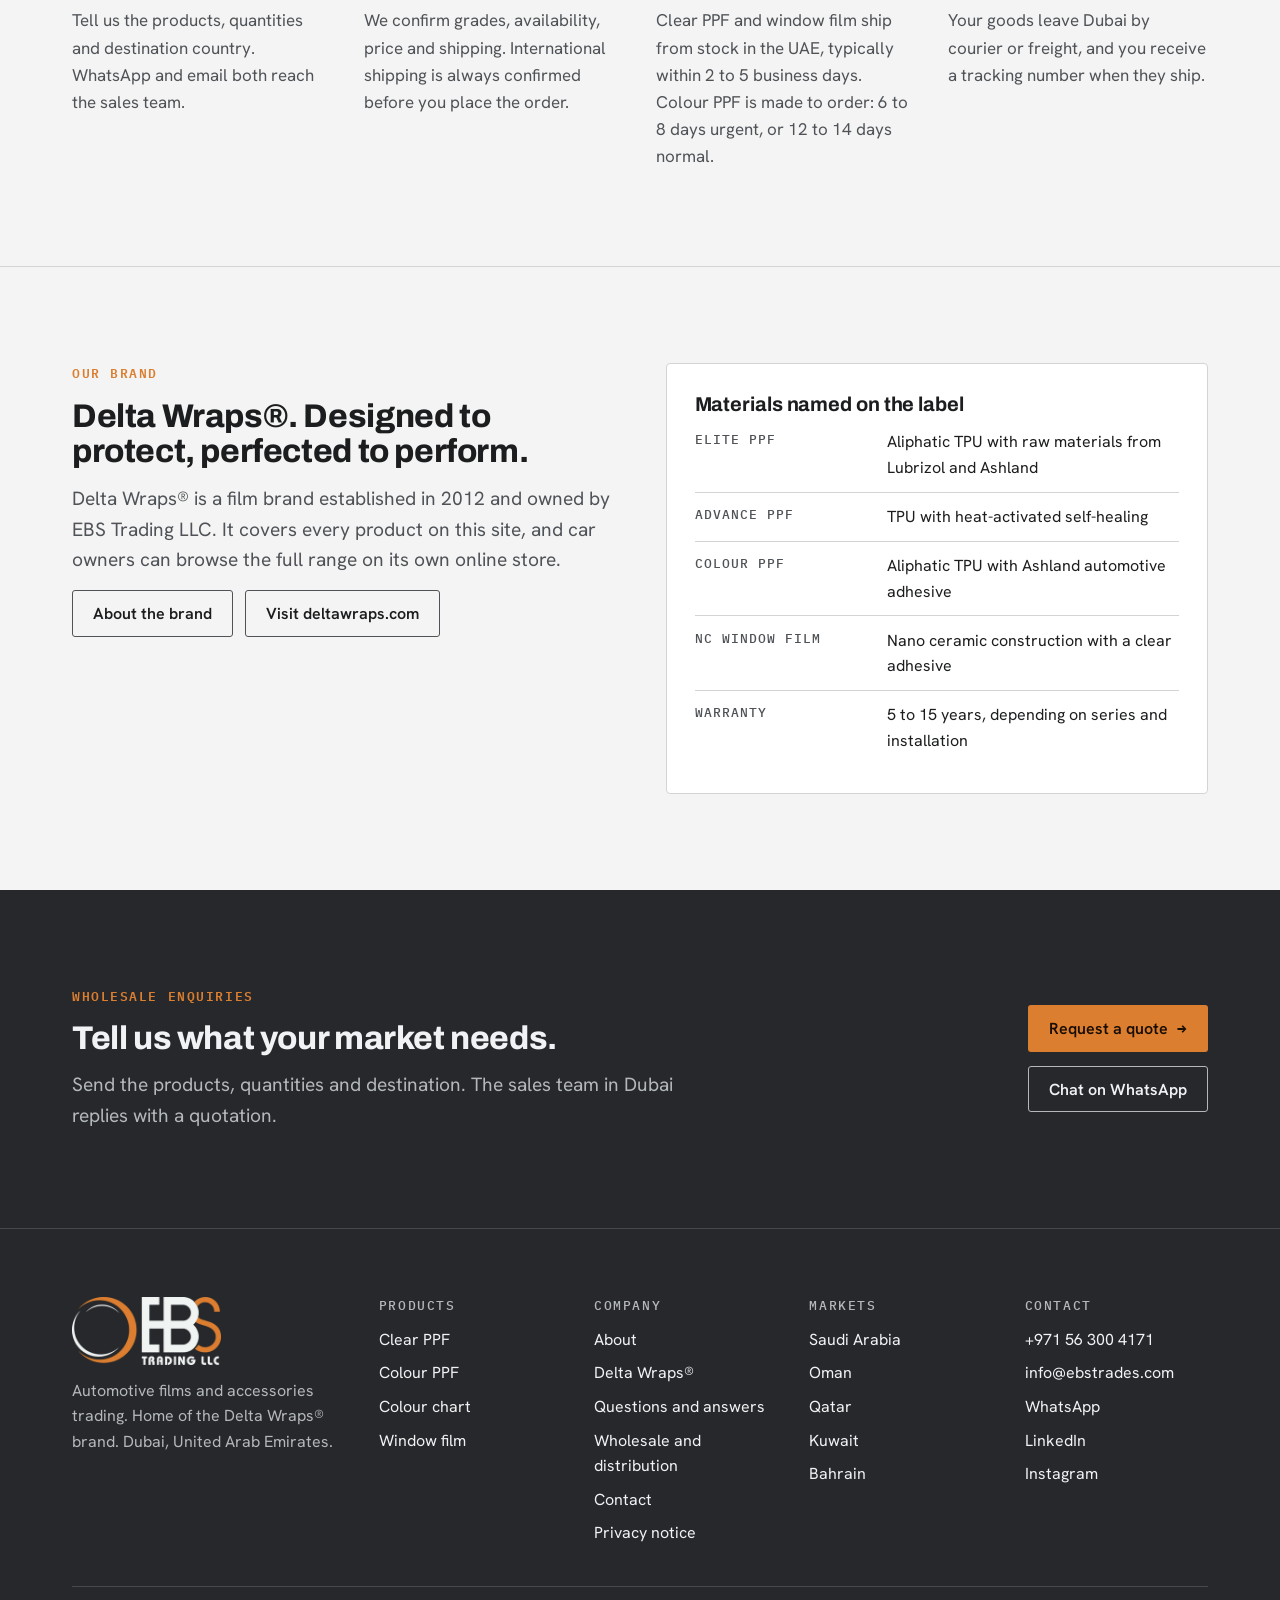
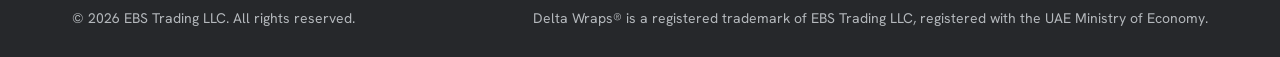
==== commit 98a5f6ae: "Reword online-store lines: browse the range and ask for a price on WhatsApp (online buying is off du" ====
--- a/index.html
+++ b/index.html
@@ -236,7 +236,7 @@
       </div>
       <div class="item">
         <h3>Car owners</h3>
-        <p>Buying a single roll? Order online from the Delta Wraps&reg; store at <a class="text-link" href="https://www.deltawraps.com" rel="noopener">deltawraps.com</a>.</p>
+        <p>Buying a single roll? Browse the Delta Wraps&reg; store at <a class="text-link" href="https://www.deltawraps.com" rel="noopener">deltawraps.com</a> and ask for a price on WhatsApp.</p>
       </div>
     </div>
   </div>
@@ -274,7 +274,7 @@
     <div class="section-head" style="margin-bottom:0">
       <p class="eyebrow">Our brand</p>
       <h2>Delta Wraps&reg;. Designed to protect, perfected to perform.</h2>
-      <p class="lede">Delta Wraps&reg; is the film brand of EBS Trading LLC, established in 2012. It covers every product on this site and sells direct to car owners through its own online store.</p>
+      <p class="lede">Delta Wraps&reg; is a film brand established in 2012 and owned by EBS Trading LLC. It covers every product on this site, and car owners can browse the full range on its own online store.</p>
       <div class="btn-row">
         <a class="btn btn-ghost" href="brands.html">About the brand</a>
         <a class="btn btn-ghost" href="https://www.deltawraps.com" rel="noopener">Visit deltawraps.com</a>
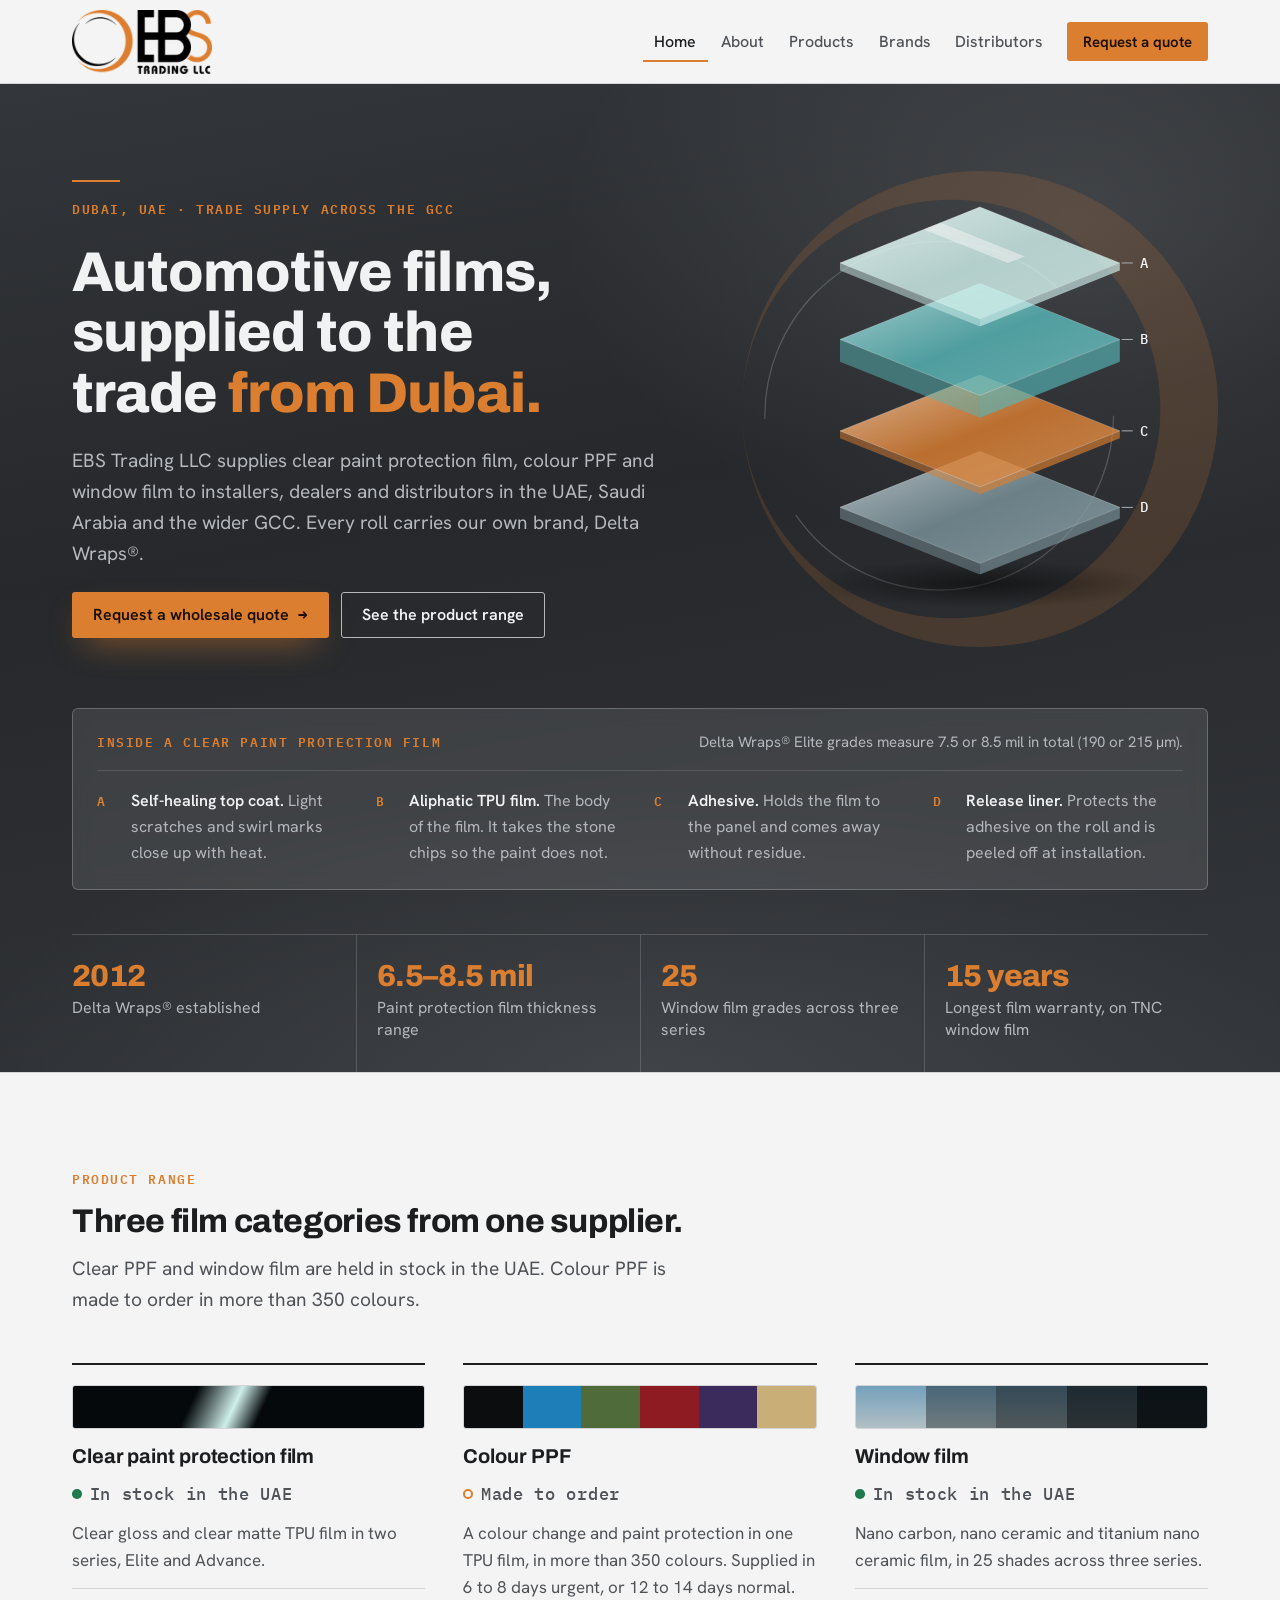
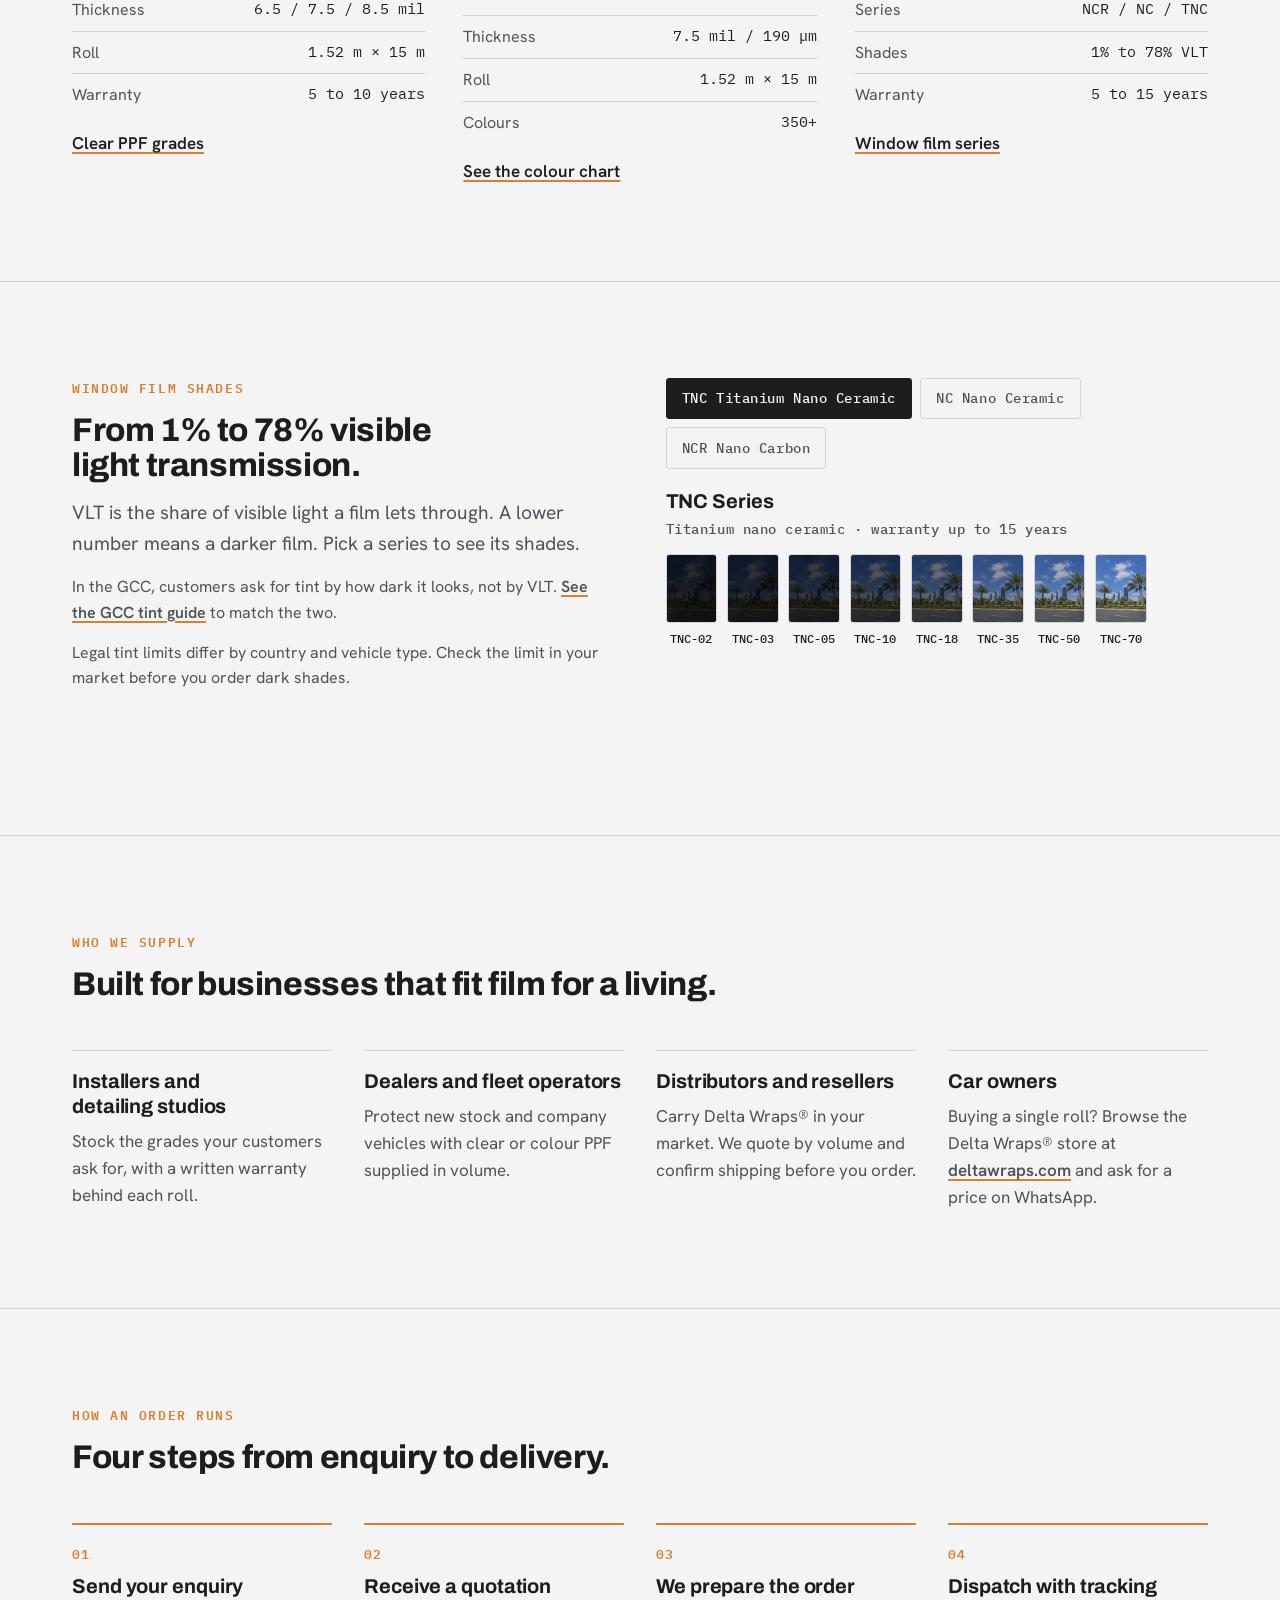
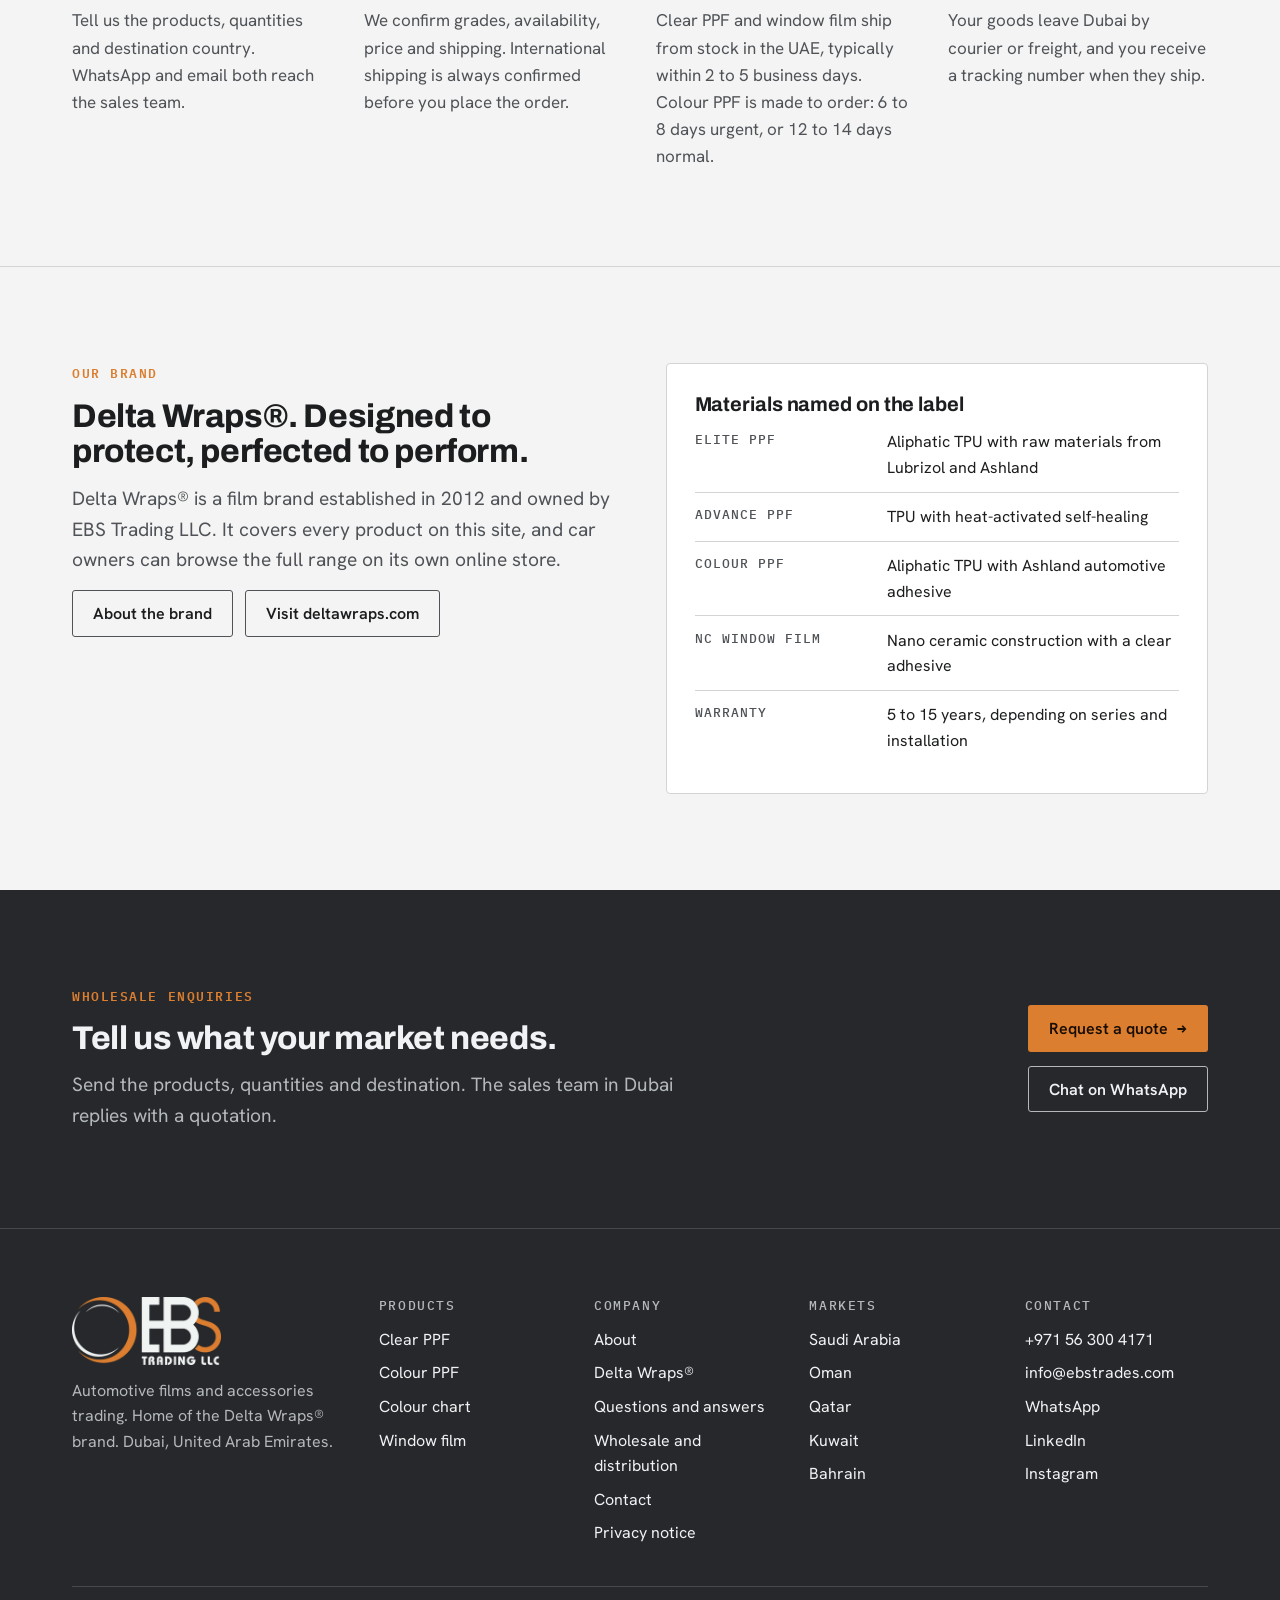
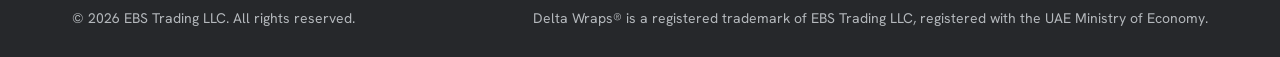
==== commit 61048dba: "Window film shades: realistic view-through-film photo tiles (preview) Co-Authored-By: Claude Opus 5." ====
--- a/index.html
+++ b/index.html
@@ -201,15 +201,15 @@
       </div>
       <div class="vlt-series" role="tabpanel" id="panel-tnc" aria-labelledby="tab-tnc">
         <h3>TNC Series <small>Titanium nano ceramic &middot; warranty up to 15 years</small></h3>
-        <ul class="vlt-row"><li class="pane-wrap"><div class="pane" style="--vlt:2" role="img" aria-label="2% VLT"></div><span>TNC-02</span></li><li class="pane-wrap"><div class="pane" style="--vlt:3" role="img" aria-label="3% VLT"></div><span>TNC-03</span></li><li class="pane-wrap"><div class="pane" style="--vlt:5" role="img" aria-label="5% VLT"></div><span>TNC-05</span></li><li class="pane-wrap"><div class="pane" style="--vlt:10" role="img" aria-label="10% VLT"></div><span>TNC-10</span></li><li class="pane-wrap"><div class="pane" style="--vlt:18" role="img" aria-label="18% VLT"></div><span>TNC-18</span></li><li class="pane-wrap"><div class="pane" style="--vlt:35" role="img" aria-label="35% VLT"></div><span>TNC-35</span></li><li class="pane-wrap"><div class="pane" style="--vlt:50" role="img" aria-label="50% VLT"></div><span>TNC-50</span></li><li class="pane-wrap"><div class="pane" style="--vlt:70" role="img" aria-label="70% VLT"></div><span>TNC-70</span></li></ul>
+        <ul class="vlt-row"><li class="pane-wrap"><img class="pane" src="assets/shades/vlt-02.webp" width="360" height="480" loading="lazy" decoding="async" alt="View through 2% VLT film"><span>TNC-02</span></li><li class="pane-wrap"><img class="pane" src="assets/shades/vlt-03.webp" width="360" height="480" loading="lazy" decoding="async" alt="View through 3% VLT film"><span>TNC-03</span></li><li class="pane-wrap"><img class="pane" src="assets/shades/vlt-05.webp" width="360" height="480" loading="lazy" decoding="async" alt="View through 5% VLT film"><span>TNC-05</span></li><li class="pane-wrap"><img class="pane" src="assets/shades/vlt-10.webp" width="360" height="480" loading="lazy" decoding="async" alt="View through 10% VLT film"><span>TNC-10</span></li><li class="pane-wrap"><img class="pane" src="assets/shades/vlt-18.webp" width="360" height="480" loading="lazy" decoding="async" alt="View through 18% VLT film"><span>TNC-18</span></li><li class="pane-wrap"><img class="pane" src="assets/shades/vlt-35.webp" width="360" height="480" loading="lazy" decoding="async" alt="View through 35% VLT film"><span>TNC-35</span></li><li class="pane-wrap"><img class="pane" src="assets/shades/vlt-50.webp" width="360" height="480" loading="lazy" decoding="async" alt="View through 50% VLT film"><span>TNC-50</span></li><li class="pane-wrap"><img class="pane" src="assets/shades/vlt-70.webp" width="360" height="480" loading="lazy" decoding="async" alt="View through 70% VLT film"><span>TNC-70</span></li></ul>
       </div>
       <div class="vlt-series" role="tabpanel" id="panel-nc" aria-labelledby="tab-nc">
         <h3>NC Series <small>Nano ceramic &middot; warranty up to 8 years</small></h3>
-        <ul class="vlt-row"><li class="pane-wrap"><div class="pane" style="--vlt:1" role="img" aria-label="1% VLT"></div><span>NC-01</span></li><li class="pane-wrap"><div class="pane" style="--vlt:3" role="img" aria-label="3% VLT"></div><span>NC-03</span></li><li class="pane-wrap"><div class="pane" style="--vlt:5" role="img" aria-label="5% VLT"></div><span>NC-05</span></li><li class="pane-wrap"><div class="pane" style="--vlt:10" role="img" aria-label="10% VLT"></div><span>NC-10</span></li><li class="pane-wrap"><div class="pane" style="--vlt:18" role="img" aria-label="18% VLT"></div><span>NC-18</span></li><li class="pane-wrap"><div class="pane" style="--vlt:35" role="img" aria-label="35% VLT"></div><span>NC-35</span></li><li class="pane-wrap"><div class="pane" style="--vlt:50" role="img" aria-label="50% VLT"></div><span>NC-50</span></li><li class="pane-wrap"><div class="pane" style="--vlt:70" role="img" aria-label="70% VLT"></div><span>NC-70</span></li></ul>
+        <ul class="vlt-row"><li class="pane-wrap"><img class="pane" src="assets/shades/vlt-01.webp" width="360" height="480" loading="lazy" decoding="async" alt="View through 1% VLT film"><span>NC-01</span></li><li class="pane-wrap"><img class="pane" src="assets/shades/vlt-03.webp" width="360" height="480" loading="lazy" decoding="async" alt="View through 3% VLT film"><span>NC-03</span></li><li class="pane-wrap"><img class="pane" src="assets/shades/vlt-05.webp" width="360" height="480" loading="lazy" decoding="async" alt="View through 5% VLT film"><span>NC-05</span></li><li class="pane-wrap"><img class="pane" src="assets/shades/vlt-10.webp" width="360" height="480" loading="lazy" decoding="async" alt="View through 10% VLT film"><span>NC-10</span></li><li class="pane-wrap"><img class="pane" src="assets/shades/vlt-18.webp" width="360" height="480" loading="lazy" decoding="async" alt="View through 18% VLT film"><span>NC-18</span></li><li class="pane-wrap"><img class="pane" src="assets/shades/vlt-35.webp" width="360" height="480" loading="lazy" decoding="async" alt="View through 35% VLT film"><span>NC-35</span></li><li class="pane-wrap"><img class="pane" src="assets/shades/vlt-50.webp" width="360" height="480" loading="lazy" decoding="async" alt="View through 50% VLT film"><span>NC-50</span></li><li class="pane-wrap"><img class="pane" src="assets/shades/vlt-70.webp" width="360" height="480" loading="lazy" decoding="async" alt="View through 70% VLT film"><span>NC-70</span></li></ul>
       </div>
       <div class="vlt-series" role="tabpanel" id="panel-ncr" aria-labelledby="tab-ncr">
         <h3>NCR Series <small>Nano carbon &middot; warranty up to 5 years</small></h3>
-        <ul class="vlt-row"><li class="pane-wrap"><div class="pane" style="--vlt:1" role="img" aria-label="1% VLT"></div><span>NCR-01</span></li><li class="pane-wrap"><div class="pane" style="--vlt:3" role="img" aria-label="3% VLT"></div><span>NCR-03</span></li><li class="pane-wrap"><div class="pane" style="--vlt:5" role="img" aria-label="5% VLT"></div><span>NCR-05</span></li><li class="pane-wrap"><div class="pane" style="--vlt:10" role="img" aria-label="10% VLT"></div><span>NCR-10</span></li><li class="pane-wrap"><div class="pane" style="--vlt:18" role="img" aria-label="18% VLT"></div><span>NCR-18</span></li><li class="pane-wrap"><div class="pane" style="--vlt:35" role="img" aria-label="35% VLT"></div><span>NCR-35</span></li><li class="pane-wrap"><div class="pane" style="--vlt:50" role="img" aria-label="50% VLT"></div><span>NCR-50</span></li><li class="pane-wrap"><div class="pane" style="--vlt:70" role="img" aria-label="70% VLT"></div><span>NCR-70</span></li><li class="pane-wrap"><div class="pane" style="--vlt:78" role="img" aria-label="78% VLT"></div><span>NCR-78</span></li></ul>
+        <ul class="vlt-row"><li class="pane-wrap"><img class="pane" src="assets/shades/vlt-01.webp" width="360" height="480" loading="lazy" decoding="async" alt="View through 1% VLT film"><span>NCR-01</span></li><li class="pane-wrap"><img class="pane" src="assets/shades/vlt-03.webp" width="360" height="480" loading="lazy" decoding="async" alt="View through 3% VLT film"><span>NCR-03</span></li><li class="pane-wrap"><img class="pane" src="assets/shades/vlt-05.webp" width="360" height="480" loading="lazy" decoding="async" alt="View through 5% VLT film"><span>NCR-05</span></li><li class="pane-wrap"><img class="pane" src="assets/shades/vlt-10.webp" width="360" height="480" loading="lazy" decoding="async" alt="View through 10% VLT film"><span>NCR-10</span></li><li class="pane-wrap"><img class="pane" src="assets/shades/vlt-18.webp" width="360" height="480" loading="lazy" decoding="async" alt="View through 18% VLT film"><span>NCR-18</span></li><li class="pane-wrap"><img class="pane" src="assets/shades/vlt-35.webp" width="360" height="480" loading="lazy" decoding="async" alt="View through 35% VLT film"><span>NCR-35</span></li><li class="pane-wrap"><img class="pane" src="assets/shades/vlt-50.webp" width="360" height="480" loading="lazy" decoding="async" alt="View through 50% VLT film"><span>NCR-50</span></li><li class="pane-wrap"><img class="pane" src="assets/shades/vlt-70.webp" width="360" height="480" loading="lazy" decoding="async" alt="View through 70% VLT film"><span>NCR-70</span></li><li class="pane-wrap"><img class="pane" src="assets/shades/vlt-78.webp" width="360" height="480" loading="lazy" decoding="async" alt="View through 78% VLT film"><span>NCR-78</span></li></ul>
       </div>
     </div>
   </div>
--- a/assets/css/site.css
+++ b/assets/css/site.css
@@ -277,12 +277,9 @@
 .vlt-row { display: grid; grid-template-columns: repeat(9, minmax(0, 1fr)); gap: .6rem; }
 .pane-wrap { display: grid; gap: .45rem; justify-items: center; }
 .pane {
-  position: relative; width: 100%; aspect-ratio: 3 / 4; max-width: 100%; overflow: hidden;
-  border-radius: 3px; border: 1px solid var(--line);
-  background: linear-gradient(180deg, var(--sky-1) 0%, var(--sky-2) 58%, var(--sand) 58%, var(--sand-2) 100%);
-}
-.pane::before { content: ""; position: absolute; left: 58%; top: 16%; width: 26%; aspect-ratio: 1; border-radius: 50%; background: var(--sun); }
-.pane::after { content: ""; position: absolute; inset: 0; background: var(--tint); opacity: calc(1 - var(--vlt) / 100); }
+  display: block; width: 100%; height: auto; aspect-ratio: 3 / 4; max-width: 100%; object-fit: cover;
+  border-radius: 3px; border: 1px solid var(--line); background: #1a1d20;
+}
 .pane-wrap span { font: 500 .75rem var(--font-data); font-variant-numeric: tabular-nums; white-space: nowrap; }
 @media (max-width: 64rem) { .vlt-row { grid-template-columns: repeat(4, minmax(0, 1fr)); } }
 
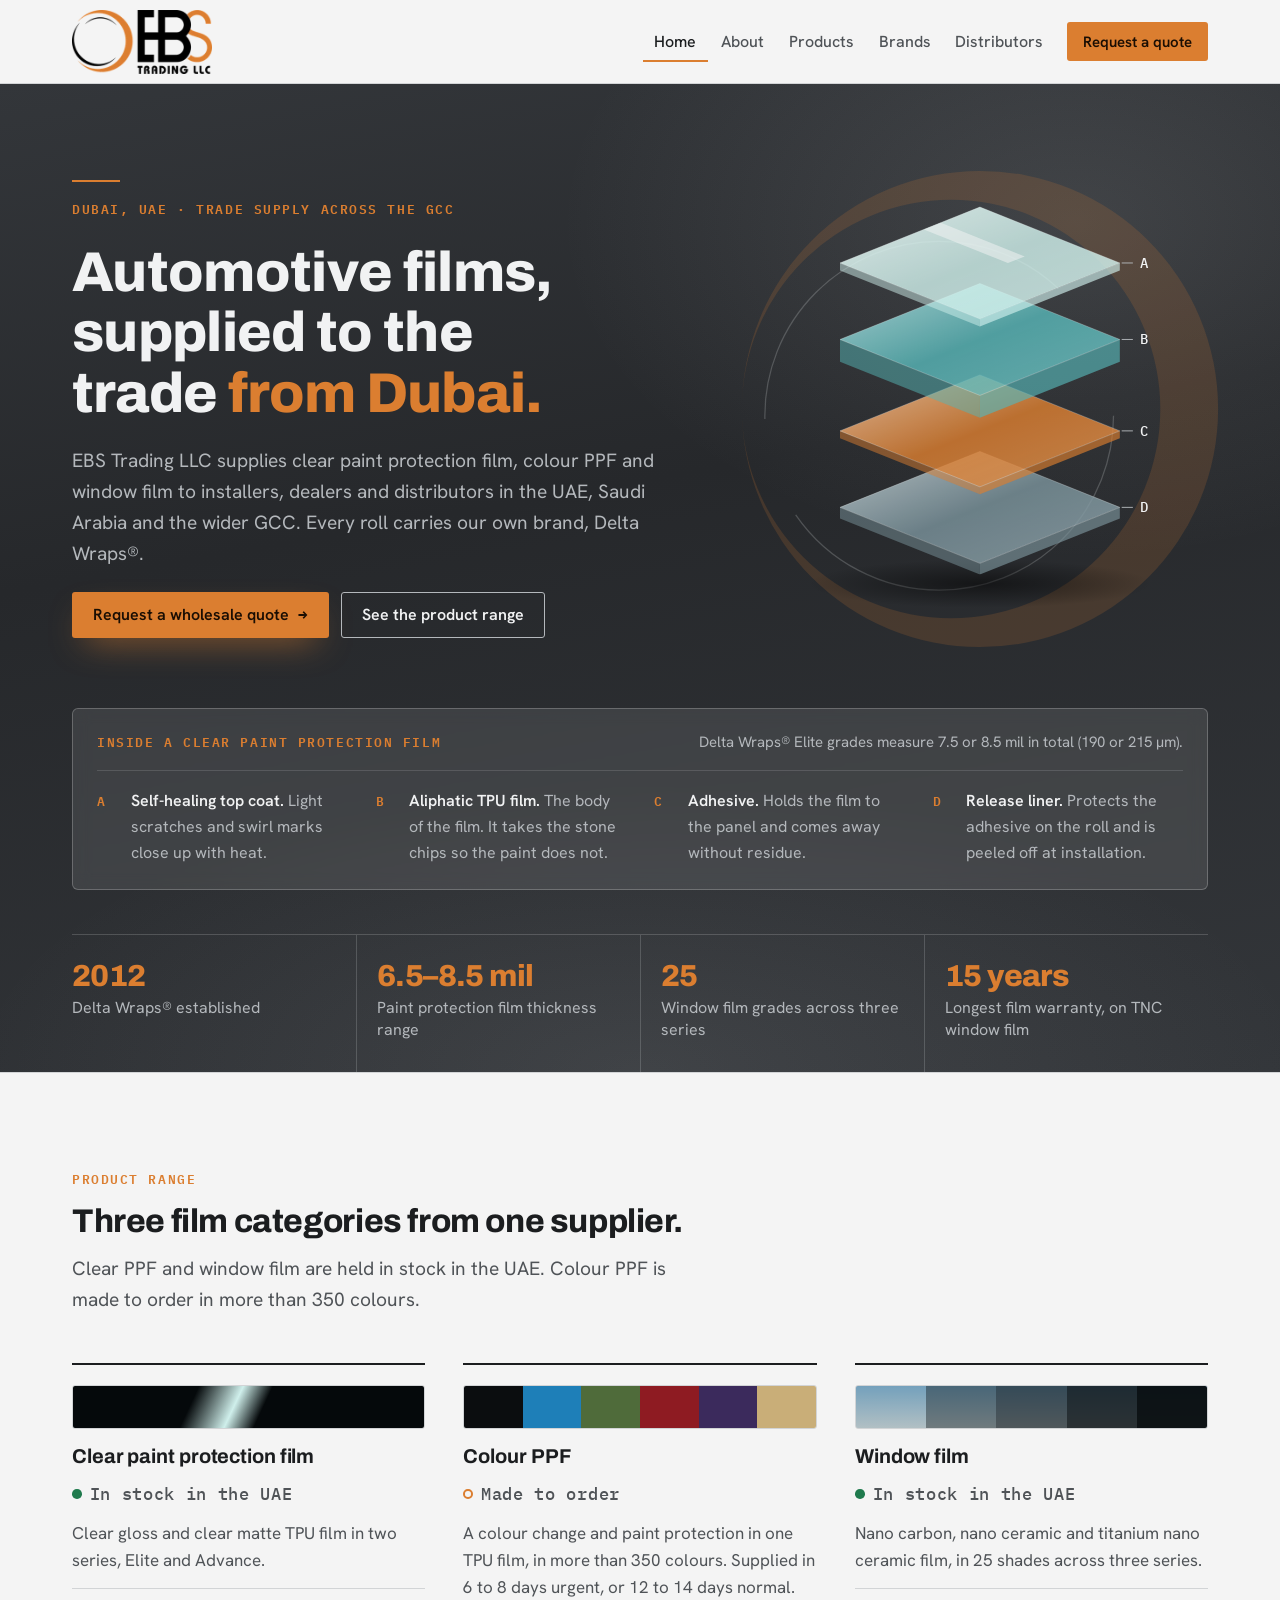
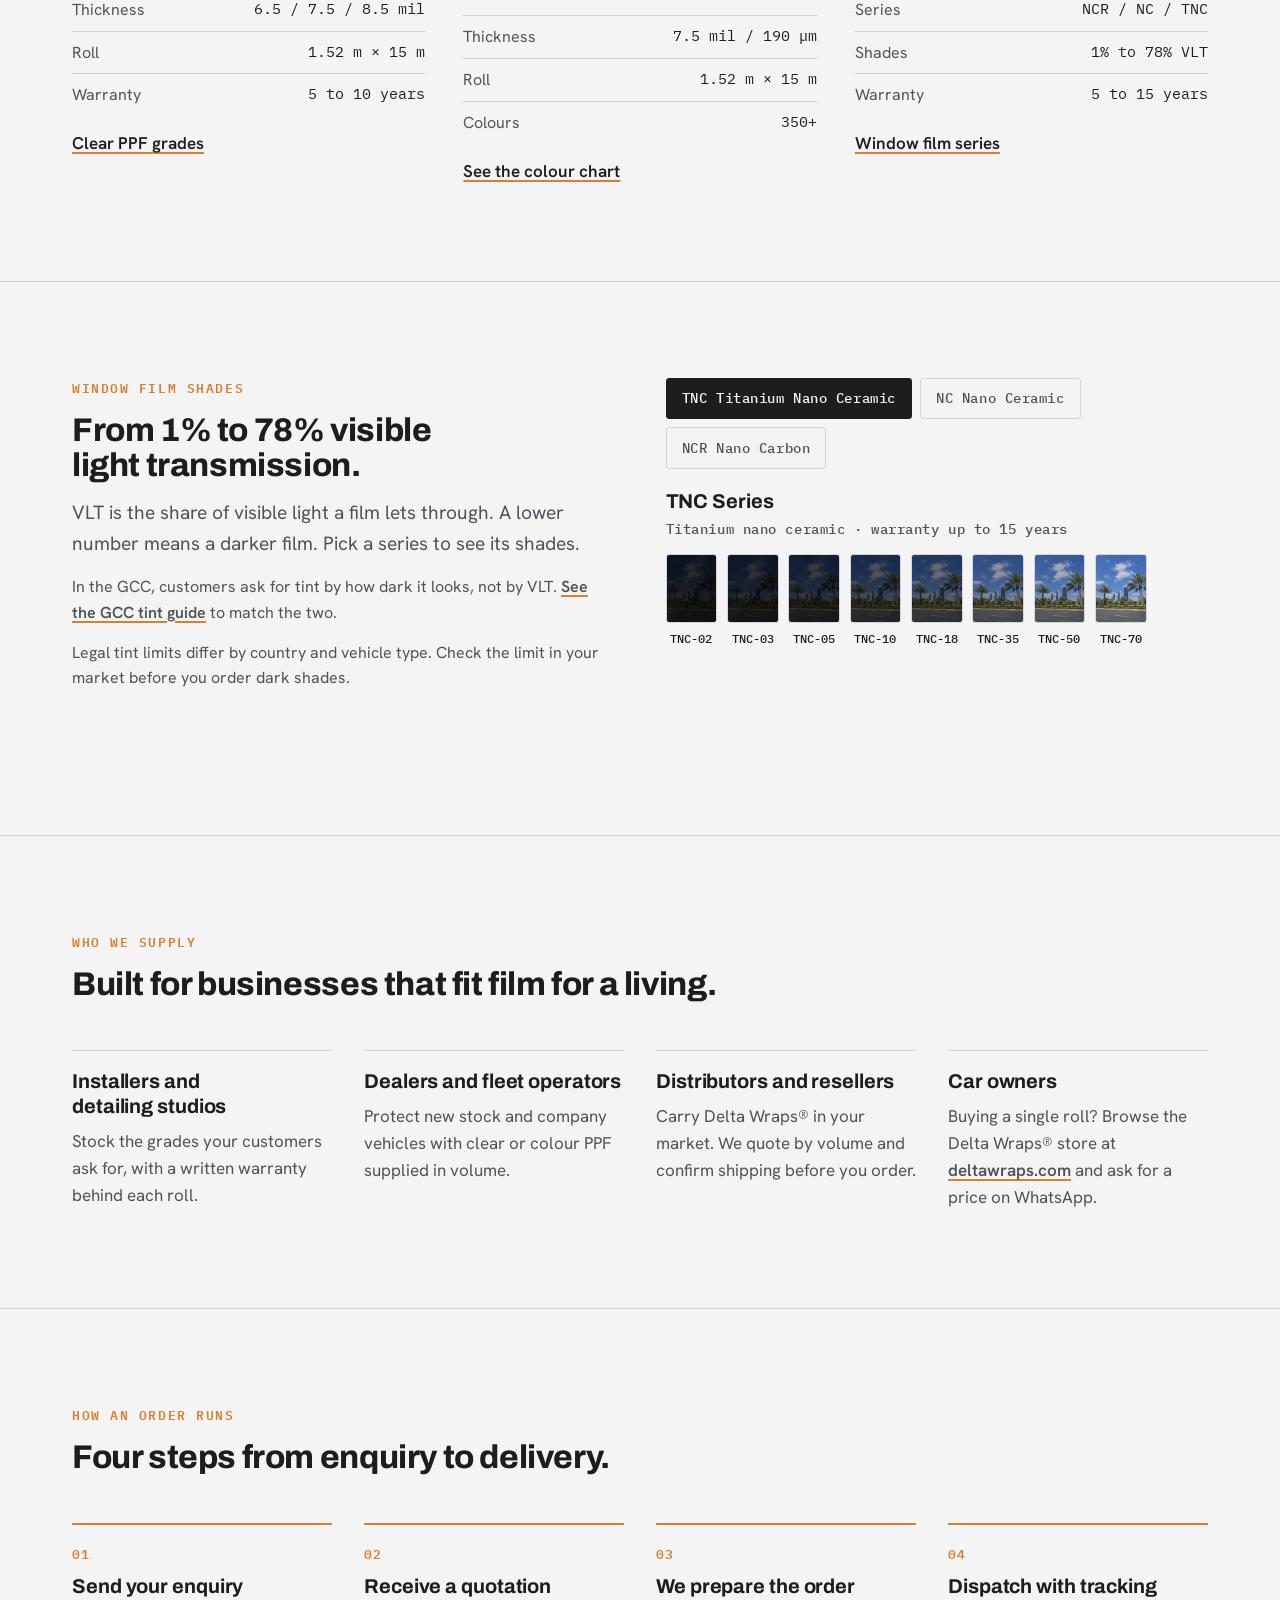
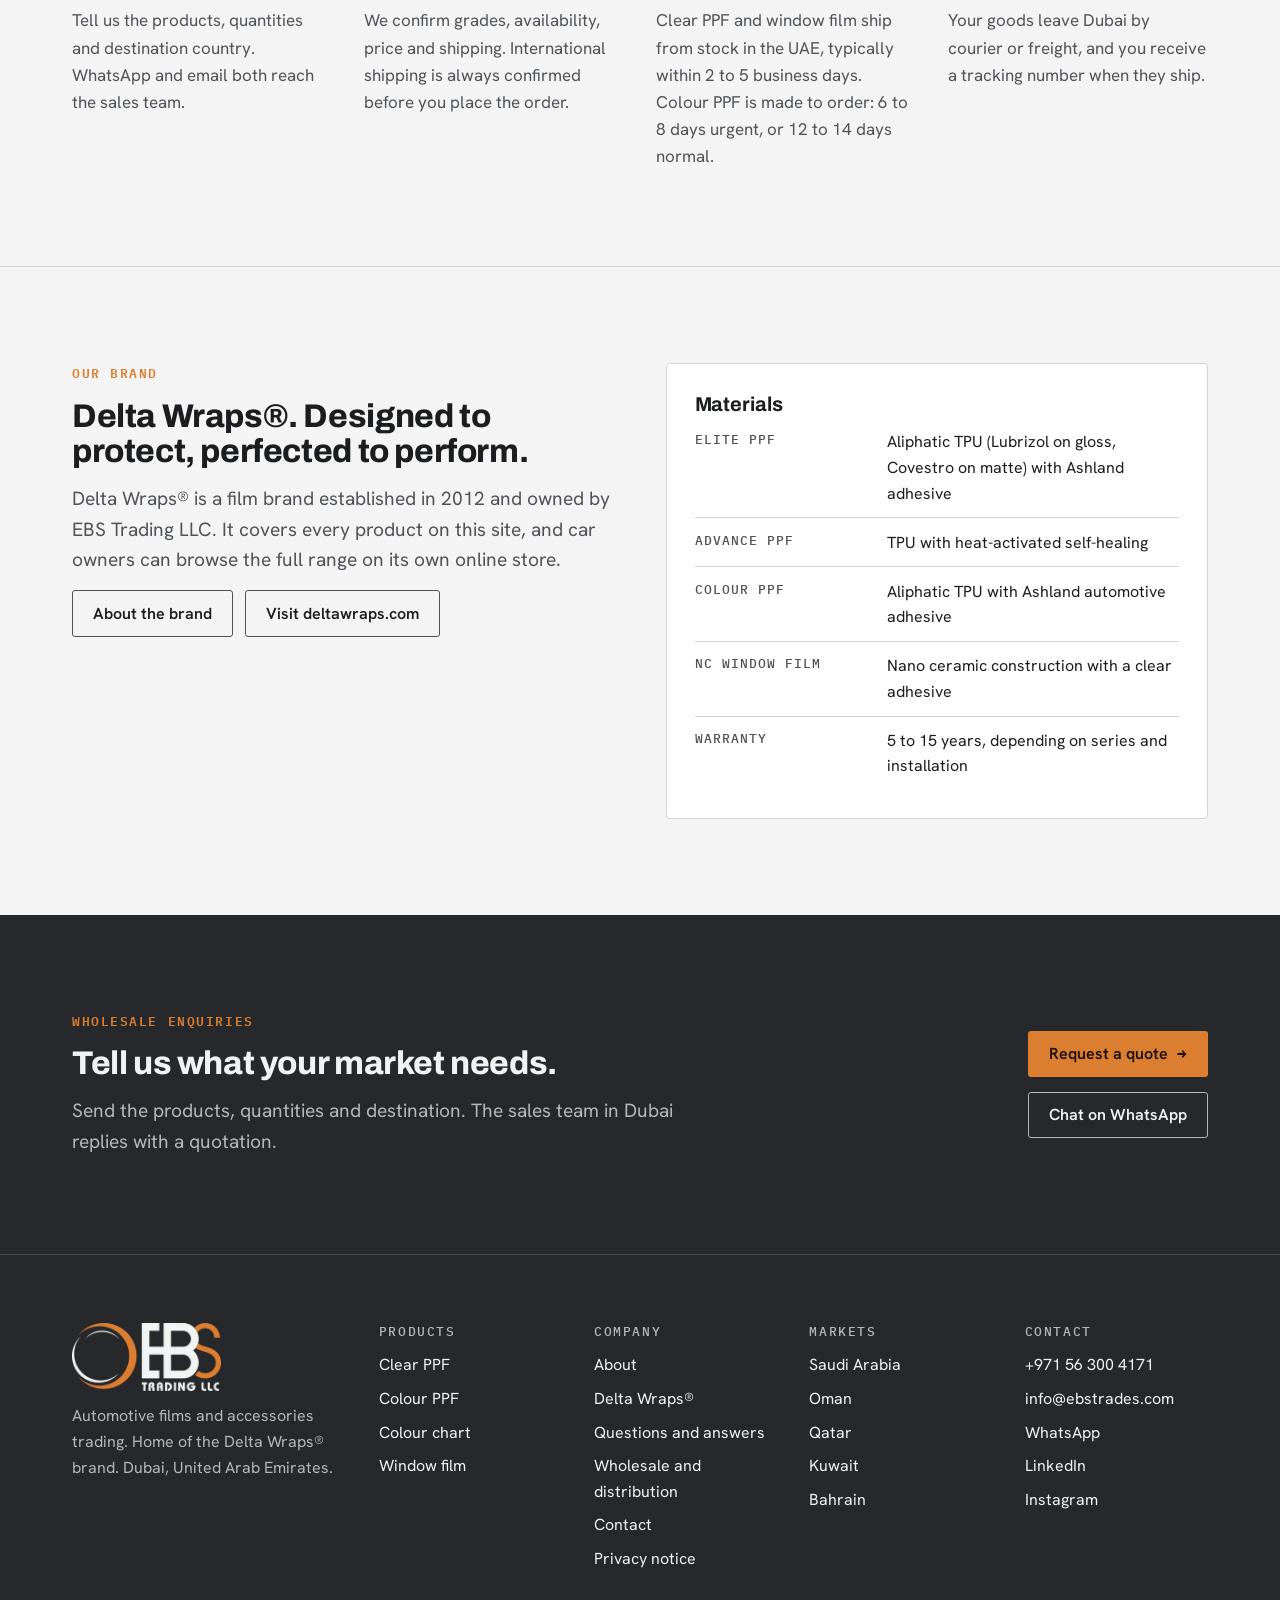
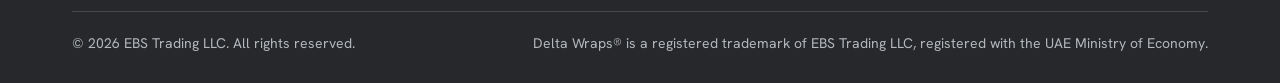
==== commit 78073fe9: "Elite PPF: Lubrizol on gloss, Covestro on matte; matte heals instantly; add QUV results Co-Authored-" ====
--- a/index.html
+++ b/index.html
@@ -34,7 +34,7 @@
 <link rel="preload" as="style" href="https://fonts.googleapis.com/css2?family=Archivo:wdth,wght@62..125,100..900&family=Hanken+Grotesk:wght@400;500;600;700&family=IBM+Plex+Mono:wght@400;500&display=swap">
 <link rel="stylesheet" href="https://fonts.googleapis.com/css2?family=Archivo:wdth,wght@62..125,100..900&family=Hanken+Grotesk:wght@400;500;600;700&family=IBM+Plex+Mono:wght@400;500&display=swap" media="print" onload="this.media='all'">
 <noscript><link rel="stylesheet" href="https://fonts.googleapis.com/css2?family=Archivo:wdth,wght@62..125,100..900&family=Hanken+Grotesk:wght@400;500;600;700&family=IBM+Plex+Mono:wght@400;500&display=swap"></noscript>
-<link rel="stylesheet" href="assets/css/site.css?v=d5f909ccde">
+<link rel="stylesheet" href="assets/css/site.css?v=e39281ab35">
 <script>document.documentElement.className += ' js';</script>
 <script type="application/ld+json">{"@context": "https://schema.org", "@type": "Organization", "@id": "https://ebstrades.com/#organization", "name": "EBS Trading LLC", "legalName": "EBS Trading LLC", "url": "https://ebstrades.com/", "logo": "https://ebstrades.com/assets/ebs-logo.png", "email": "info@ebstrades.com", "telephone": "+971563004171", "description": "Trading of automotive films and accessories: clear paint protection film, colour PPF and window film under the Delta Wraps brand.", "address": {"@type": "PostalAddress", "streetAddress": "Dubai Industrial City", "addressLocality": "Dubai", "addressCountry": "AE"}, "areaServed": ["AE", "SA", "OM", "QA", "KW", "BH"], "brand": {"@type": "Brand", "@id": "https://ebstrades.com/brands#delta-wraps", "name": "Delta Wraps", "url": "https://www.deltawraps.com/", "description": "Delta Wraps is a brand of automotive films established in 2012: clear paint protection film, colour PPF and window film. It is a registered trademark of EBS Trading LLC, registered with the UAE Ministry of Economy."}, "contactPoint": {"@type": "ContactPoint", "contactType": "sales", "telephone": "+971563004171", "email": "info@ebstrades.com", "availableLanguage": ["en"]}, "sameAs": ["https://www.deltawraps.com/", "https://www.linkedin.com/company/delta-ppfwf/", "https://www.instagram.com/delta.wraps/", "https://www.facebook.com/deltawraps01", "https://www.tiktok.com/@deltawraps"]}</script>
 </head>
@@ -281,9 +281,9 @@
       </div>
     </div>
     <div class="panel">
-      <h3>Materials named on the label</h3>
+      <h3>Materials</h3>
       <dl class="kv">
-        <div><dt>Elite PPF</dt><dd>Aliphatic TPU with raw materials from Lubrizol and Ashland</dd></div>
+        <div><dt>Elite PPF</dt><dd>Aliphatic TPU (Lubrizol on gloss, Covestro on matte) with Ashland adhesive</dd></div>
         <div><dt>Advance PPF</dt><dd>TPU with heat-activated self-healing</dd></div>
         <div><dt>Colour PPF</dt><dd>Aliphatic TPU with Ashland automotive adhesive</dd></div>
         <div><dt>NC window film</dt><dd>Nano ceramic construction with a clear adhesive</dd></div>
